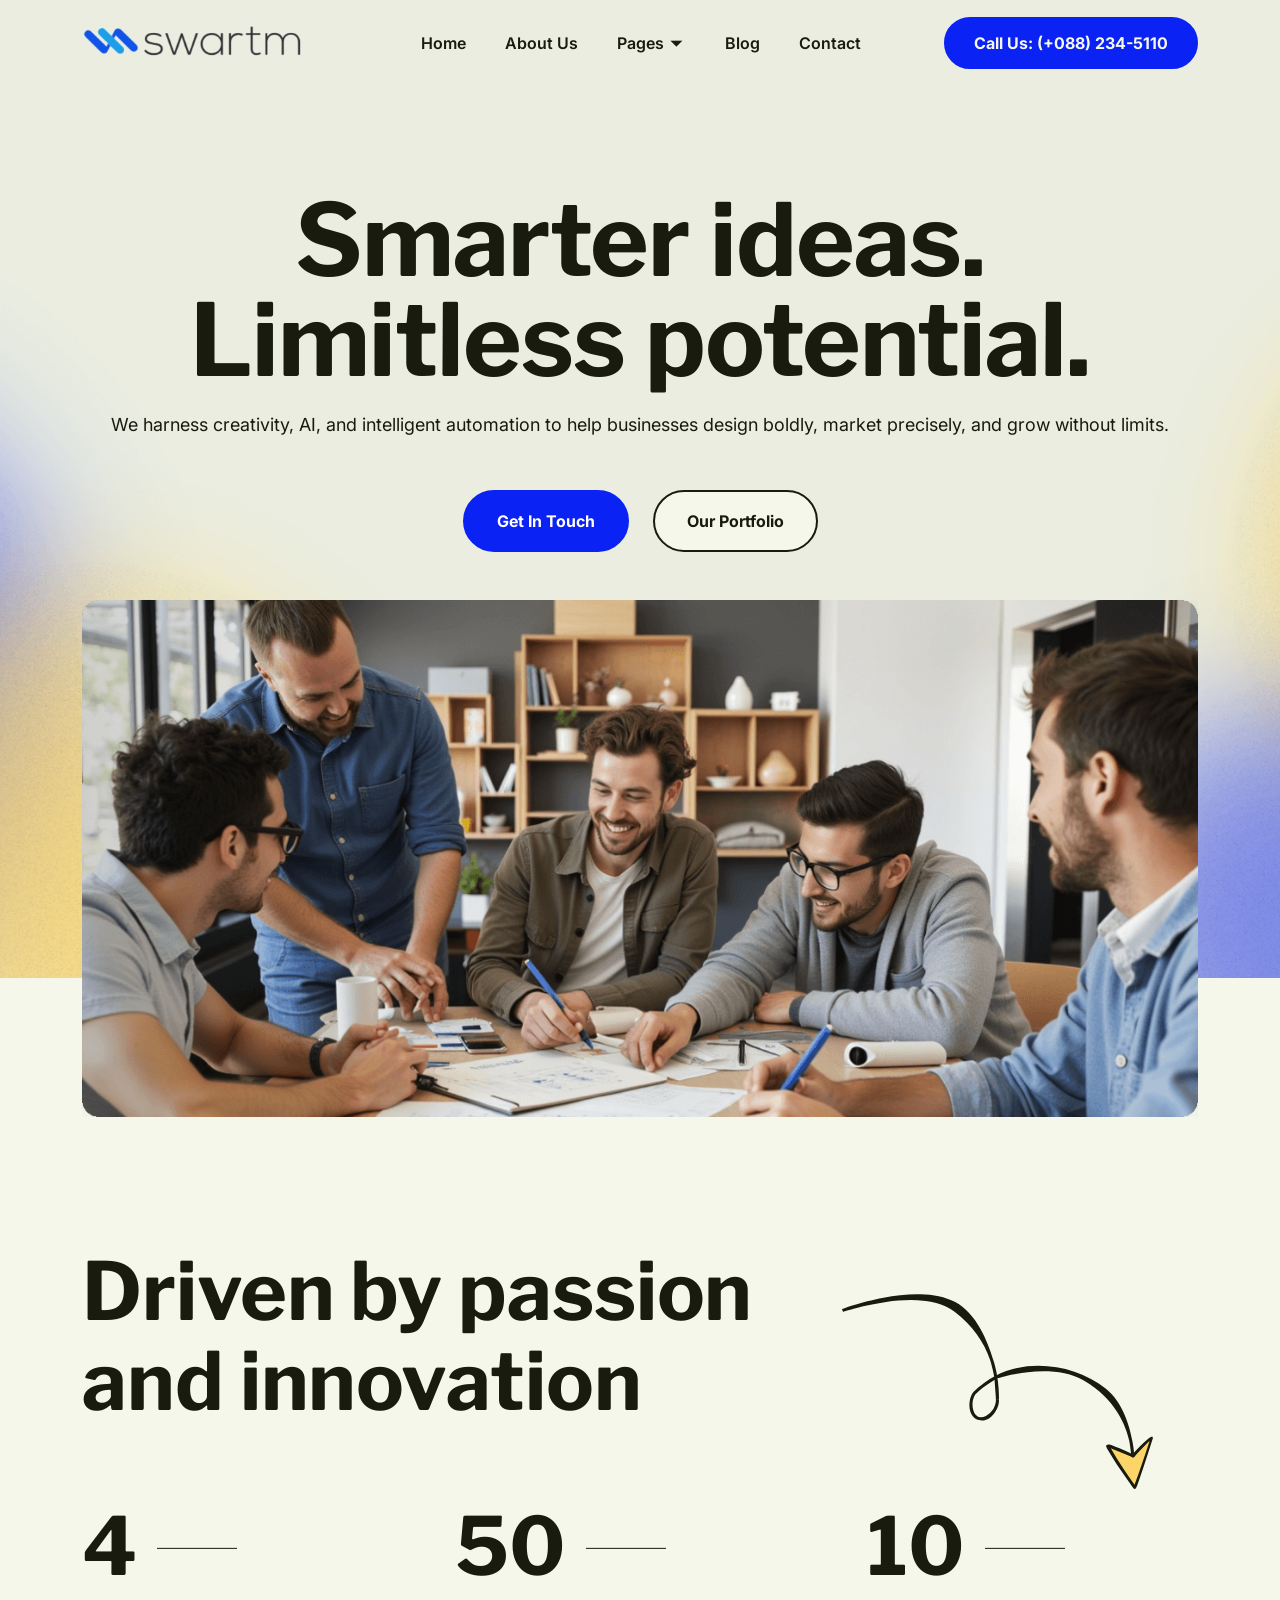
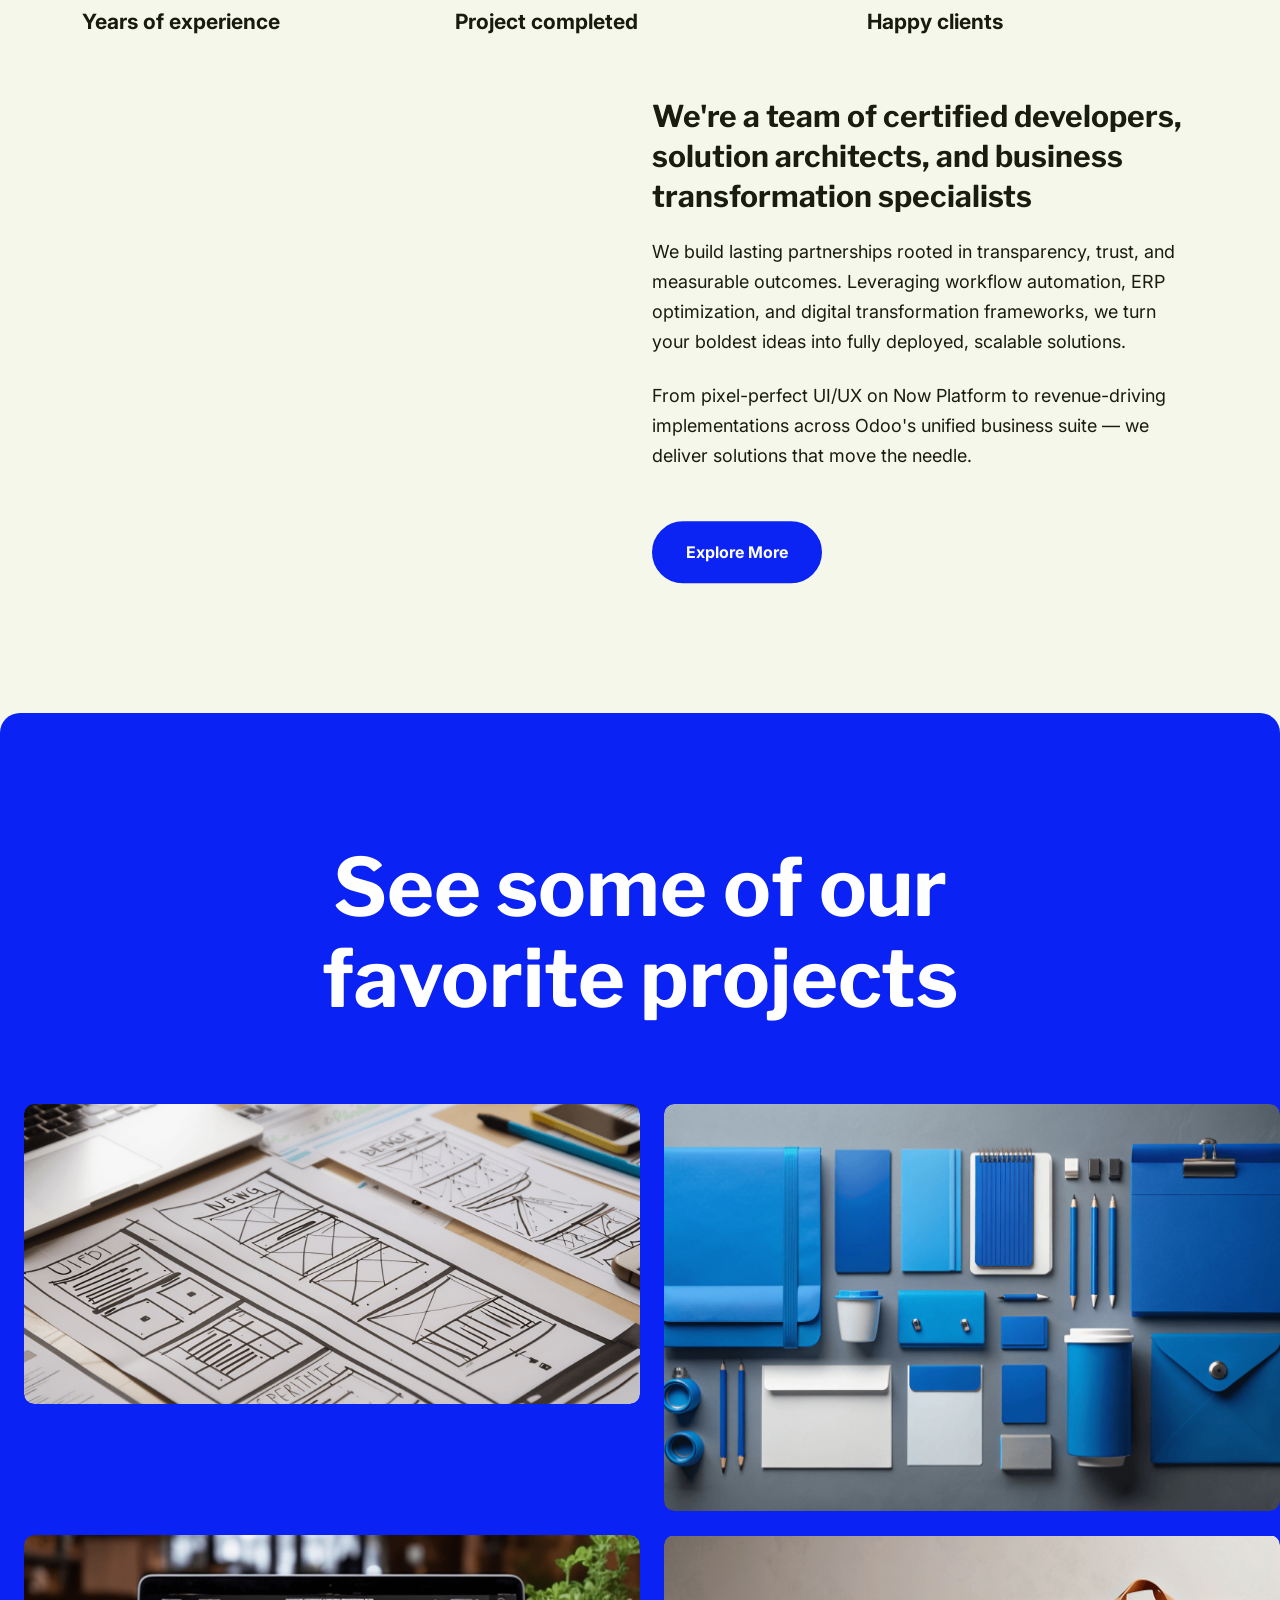
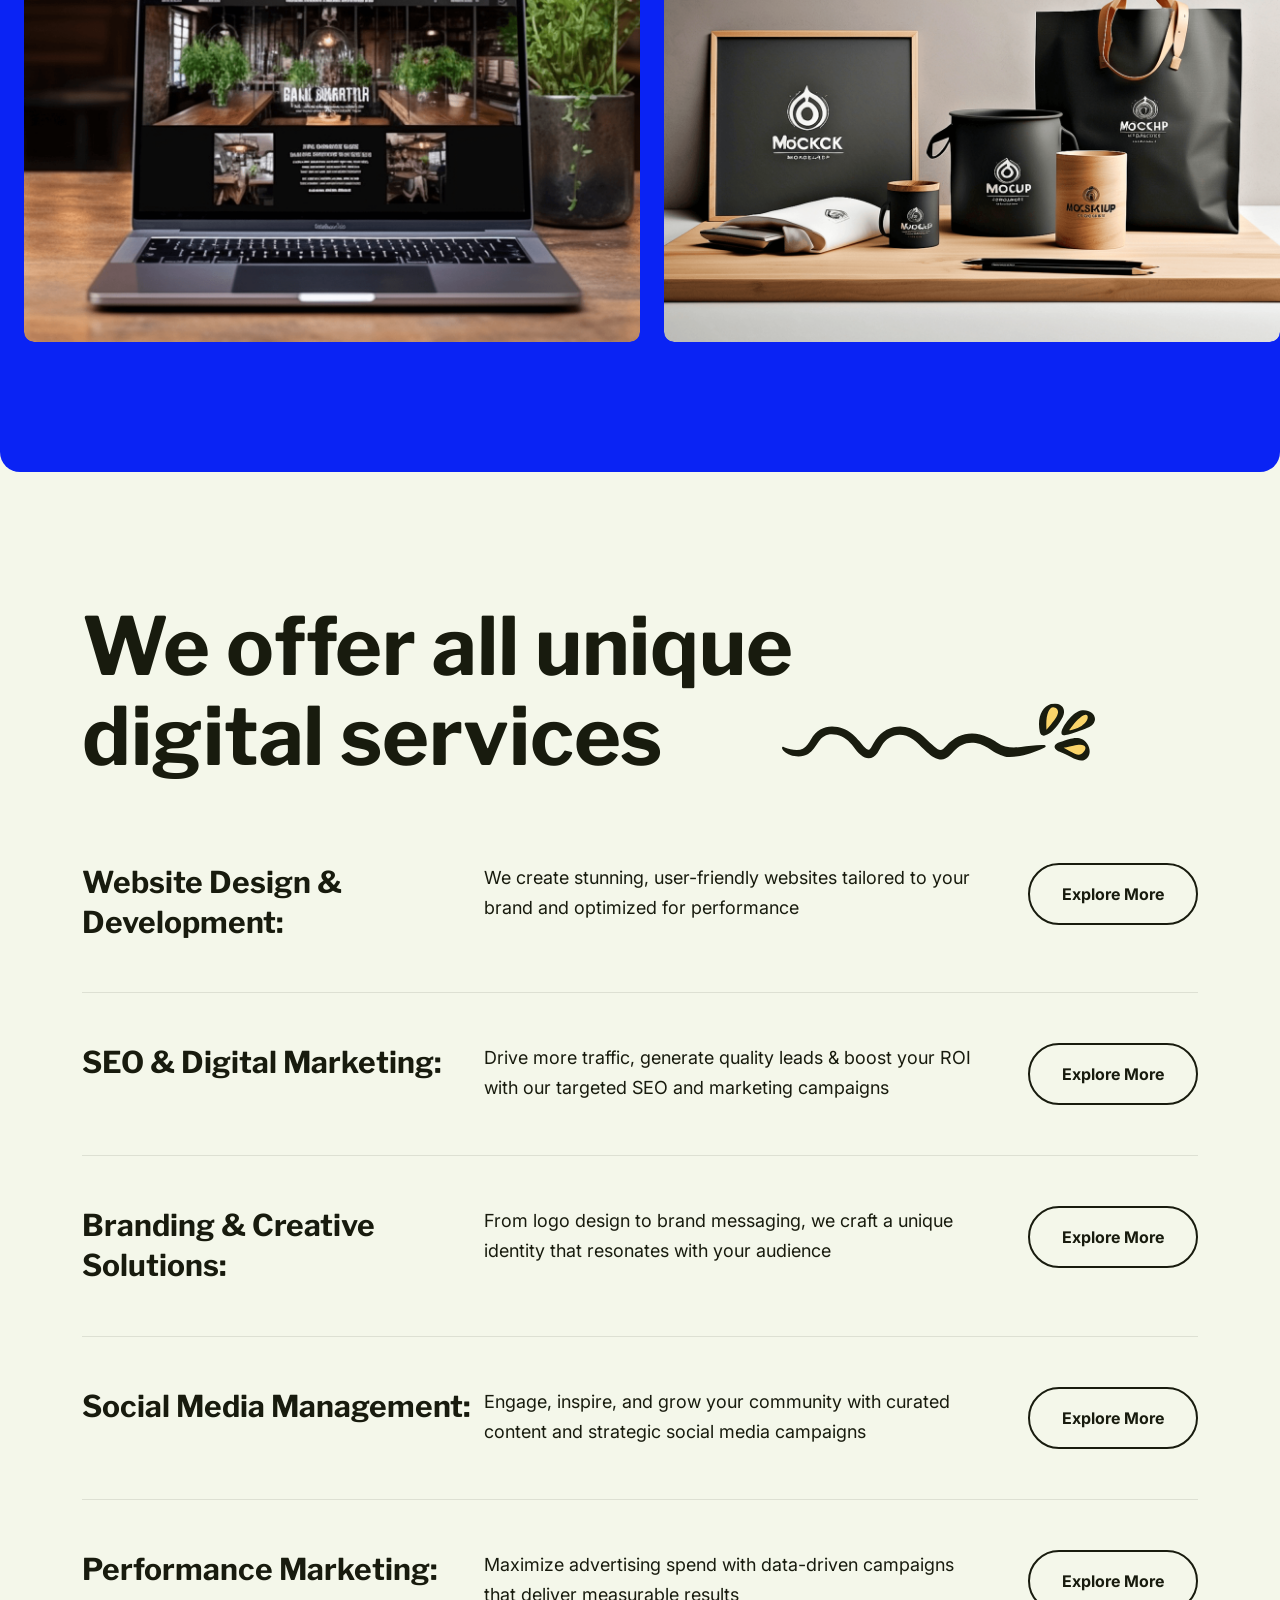
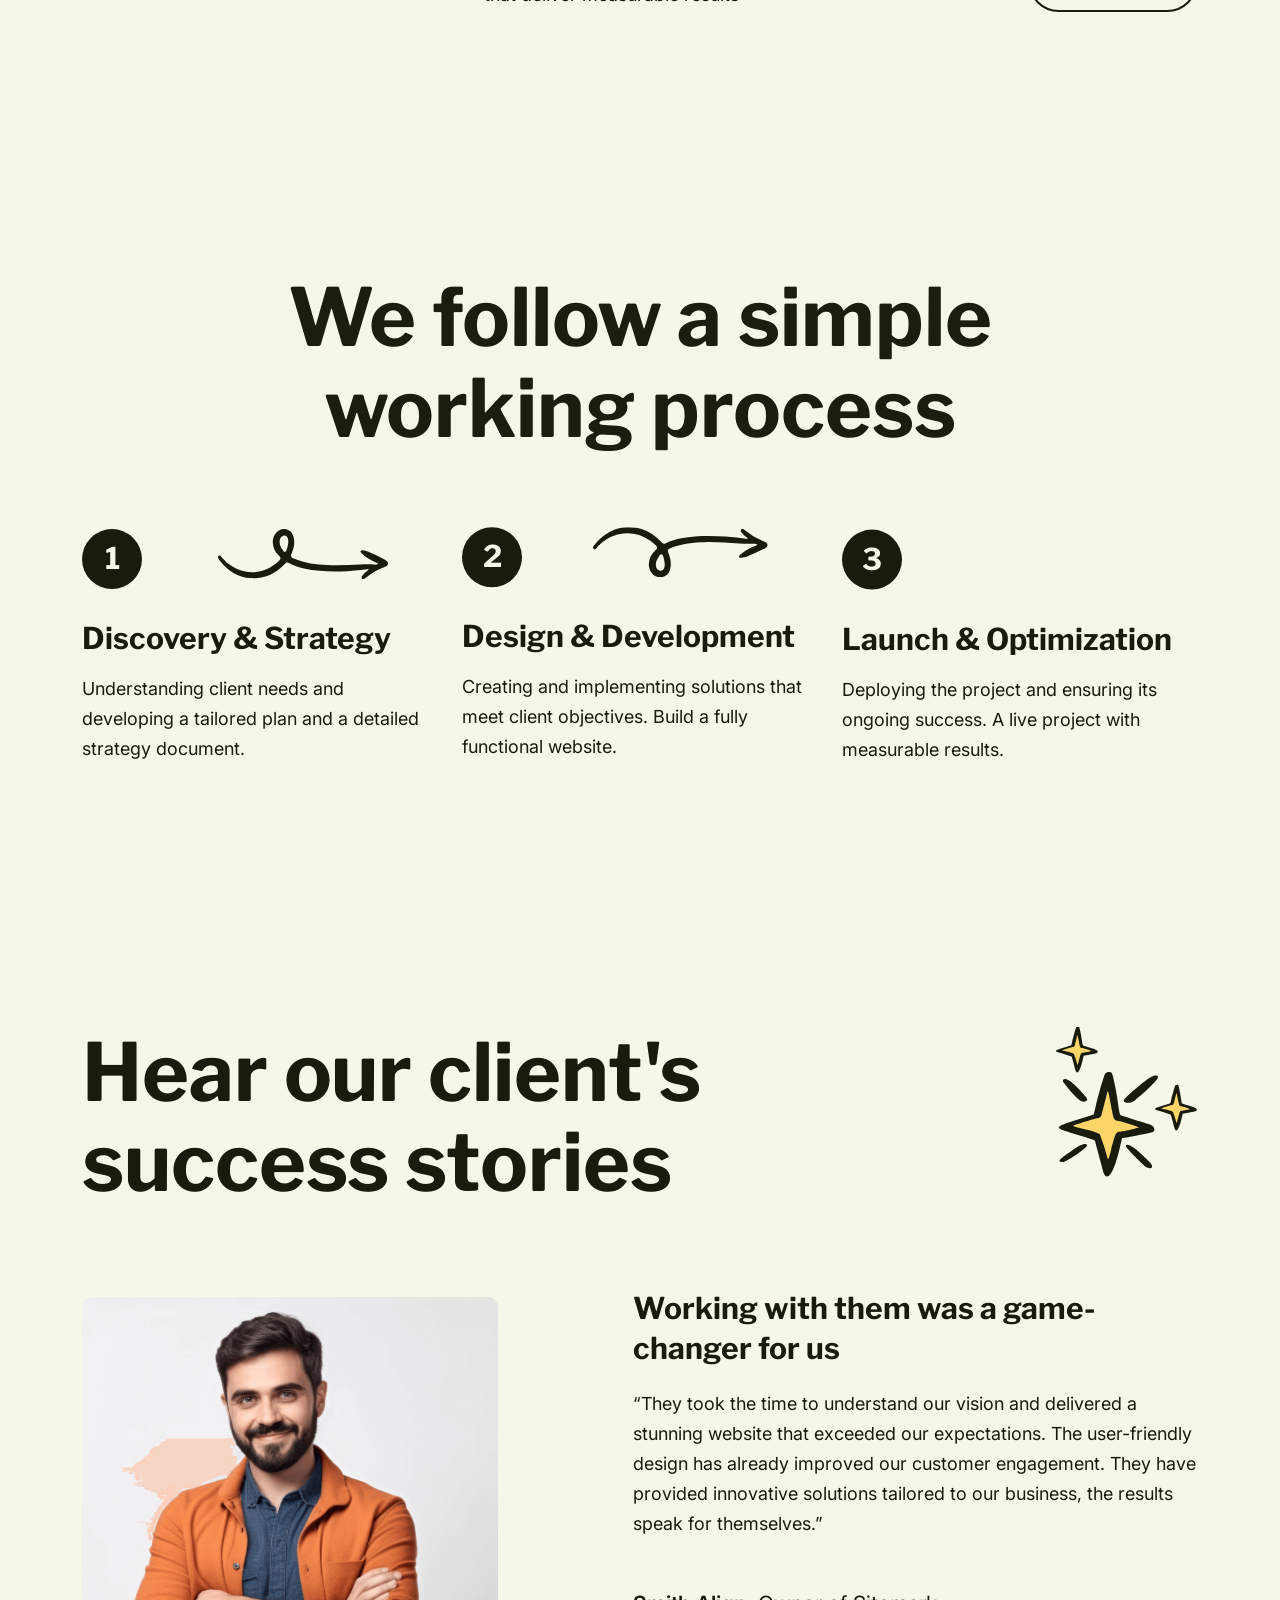
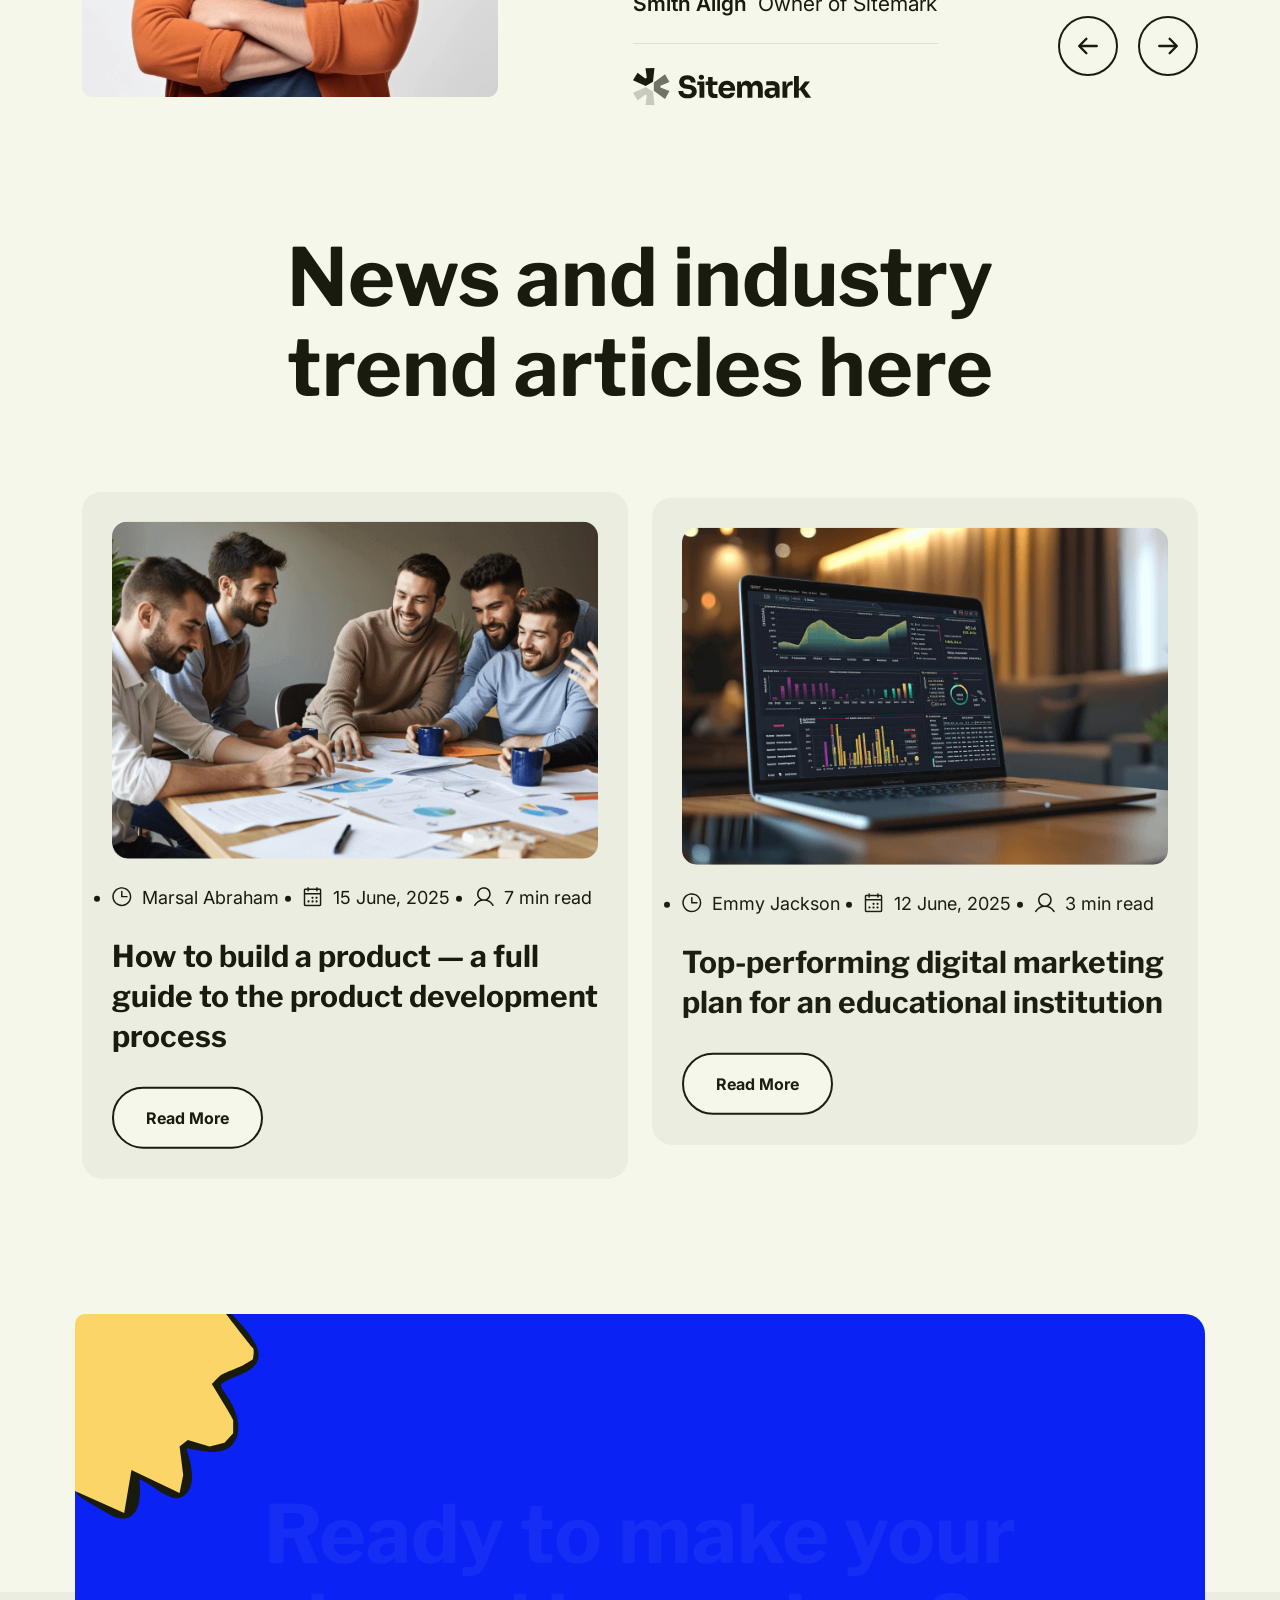
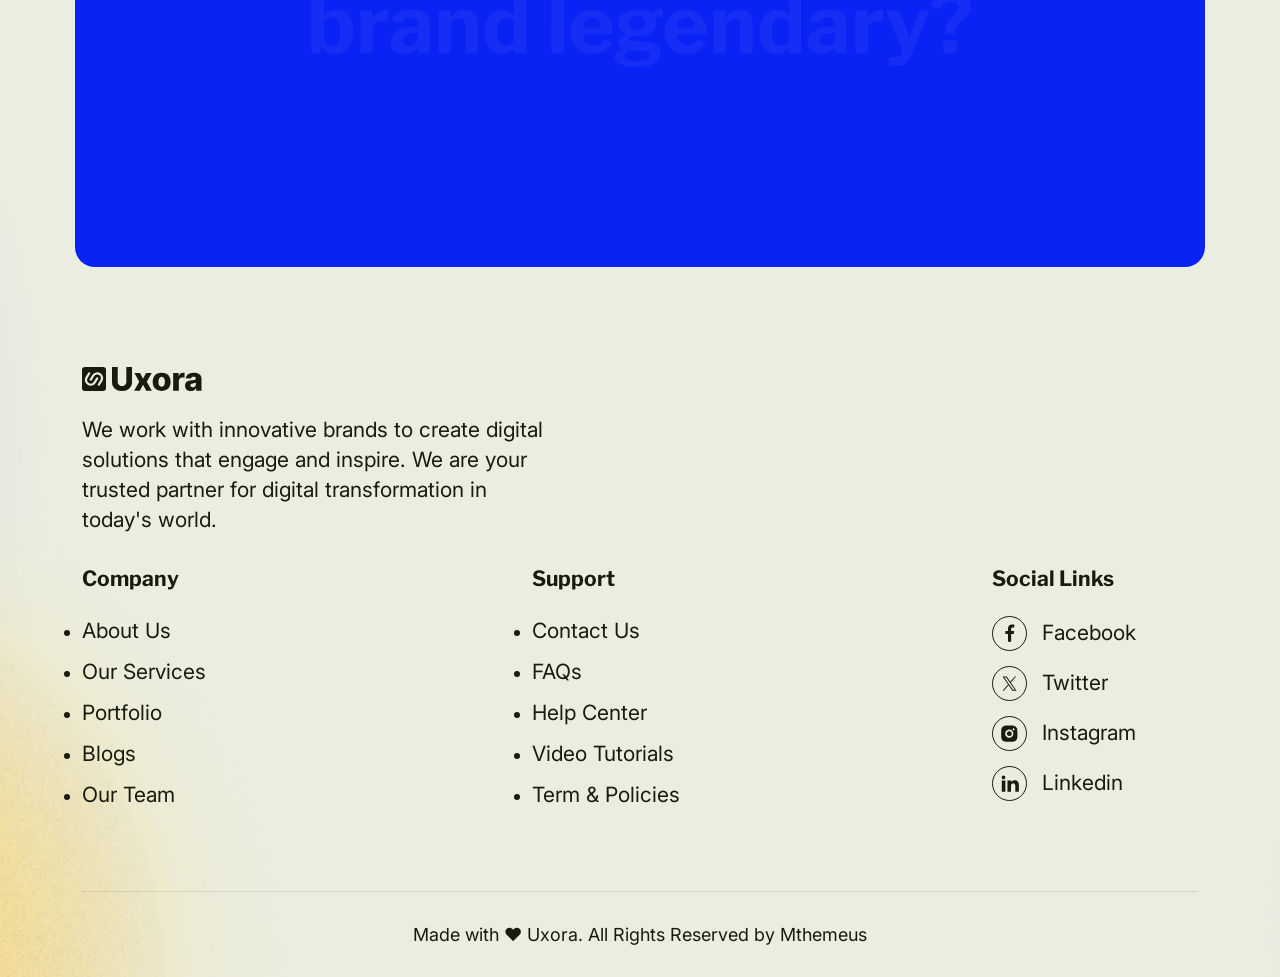
==== index.html @ de09c747 "first commit" ====
<!DOCTYPE html>
<html lang="en">

<head>
  <meta charset="UTF-8">
  <meta http-equiv="X-UA-Compatible" content="IE=edge">
  <meta name="viewport" content="width=device-width, initial-scale=1.0">
  <title>Uxora - IT Solution & Technology Temaptle</title>

  <link rel="shortcut icon" href="assets/images/favicon.ico" type="image/x-icon">
  <link rel="icon" href="assets/images/favicon.ico" type="image/x-icon">
  <!--- End favicon-->

  <link href="https://fonts.googleapis.com/css2?family=Libre+Franklin:ital,wght@0,100..900;1,100..900&display=swap" rel="stylesheet">
  <link href="https://fonts.googleapis.com/css2?family=Inter:ital,opsz,wght@0,14..32,100..900;1,14..32,100..900&display=swap" rel="stylesheet">

  <!-- End google font  -->

  <link rel="stylesheet" href="assets/css/bootstrap.min.css">
  <link rel="stylesheet" href="assets/css/slick.css">
  <link rel="stylesheet" href="assets/css/remixicon.css">

  <!-- Code Editor  -->

  <link rel="stylesheet" href="assets/css/main.css">
  <link rel="stylesheet" href="assets/css/app.min.css">
</head>

<body>

  <div class="preloader">
    <div class="preloader-inner">
      <span></span>
      <span></span>
      <span></span>
      <span></span>
    </div>
  </div>
  <!-- End preloader -->

  <div class="progress-bar-container">
    <div class="progress-bar"></div>
  </div>

  <!-- progress circle -->
  <div class="paginacontainer">
    <div class="progress-wrap">
      <svg class="progress-circle svg-content" width="100%" height="100%" viewBox="-1 -1 102 102">
        <path d="M50,1 a49,49 0 0,1 0,98 a49,49 0 0,1 0,-98" />
      </svg>
      <div class="top-arrow">
        <svg width="12" height="20" viewBox="0 0 9 16" fill="none" xmlns="http://www.w3.org/2000/svg">
          <path d="M0.999999 1L8 8L1 15" stroke="#142D6F" stroke-width="2" stroke-linecap="round" stroke-linejoin="round" />
        </svg>
      </div>
    </div>
  </div>
  <!-- End All Js -->



  <!-- Mobile Menu -->
  <div class="uxora-menu-wrapper">
    <div class="uxora-menu-area text-center">
      <div class="uxora-menu-mobile-top">
        <div class="mobile-logo">
          <a href="index.html">
            <img src="assets/images/logo/logo-dark.svg" alt="logo">
          </a>
        </div>
        <button class="uxora-menu-toggle mobile">
          <i class="ri-close-line"></i>
        </button>
      </div>
      <div class="uxora-mobile-menu">
        <ul>
          <li><a href="index.html">Home</a></li>
          <li><a href="about-us.html">About Us</a></li>
          <li class="menu-item-has-children">
            <a href="#">Pages</a>
            <ul class="sub-menu">
              <li><a href="service.html">Service</a></li>
              <li><a href="portfolio.html">Portfolio</a></li>
              <li><a href="team.html">Team</a></li>
              <li><a href="faq.html">Faq</a></li>
              <li><a href="pricing.html">Pricing</a></li>
            </ul>
          </li>
          <li><a href="blog.html">Blog</a></li>
          <li><a href="contact-us.html">Contact</a></li>
        </ul>
      </div>
      <div class="uxora-mobile-menu-btn">
        <a class="uxora-default-btn sm-size" href="contact-us.html">Get in Touch</a>
        <a class="uxora-default-btn sm-size" href="contact-us.html">Contact Us</a>
      </div>
    </div>
  </div>
  <!-- End mobile menu -->




  <header class="site-header uxora-header-section" id="sticky-menu">
    <div class="container">
      <div class="row gx-3 align-items-center justify-content-between">
        <div class="col-8 col-sm-auto ">
          <div class="header-logo">
            <a href="index.html">
              <img src="assets/images/logo/swartm.png" width='220'alt="logo">
            </a>
          </div>
        </div>
        <div class="col">
          <div class="uxora-main-menu-item">
            <nav class="main-menu menu-style1 d-none d-lg-block menu-left">
              <ul>
                <li><a href="index.html">Home</a></li>
                <li><a href="about-us.html">About Us</a></li>
                <li class="menu-item-has-children">
                  <a href="#">Pages</a>
                  <ul class="sub-menu">
                    <li><a href="service.html">Service</a></li>
                    <li><a href="portfolio.html">Portfolio</a></li>
                    <li><a href="team.html">Team</a></li>
                    <li><a href="faq.html">Faq</a></li>
                    <li><a href="pricing.html">Pricing</a></li>
                  </ul>
                </li>
                <li><a href="blog.html">Blog</a></li>
                <li><a href="contact-us.html">Contact</a></li>
              </ul>
            </nav>
          </div>
        </div>
        <div class="col-auto d-flex align-items-center">
          <a class="uxora-default-btn uxora-header-btn" href="tel:+088">Call Us: (+088) 234-5110</a>
          <div class="uxora-header-menu">
            <nav class="navbar site-navbar justify-content-between">
              <!-- Brand Logo-->
              <!-- mobile menu trigger -->
              <button class="uxora-menu-toggle d-inline-block d-lg-none">
                <span></span>
              </button>
              <!--/.Mobile Menu Hamburger Ends-->
            </nav>
          </div>
        </div>
      </div>
    </div>

  </header>



  <!-- End mobile menu -->



  <div class="uxora-hero-section section" style="background-image: url(assets/images/hero/hero-bg1.png);">
    <div class="container">
      <div class="text-center pb-5" data-anime="onview: -100; targets: >*; translateY: [48, 0]; opacity: [0, 1]; easing: spring(1, 80, 10, 0); duration: 450; delay: anime.stagger(100, {start: 200});">
        <h1 class="title">Smarter ideas. Limitless  potential.</h1>
        <p>We harness creativity, AI, and intelligent automation to help businesses design boldly, market precisely, and grow without limits.</p>
        <div class="mt-50 hero-btn-wrap">
          <a class="uxora-default-btn hero-btn" href="contact-us.html">Get In Touch</a>
          <a class="uxora-default-btn hero-btn outline-btn" href="portfolio.html">Our Portfolio</a>
        </div>
        <div class="uxora-hero-shape">
          <img src="assets/images/hero/shape2.svg" alt="shape2" width="254" height="282" style="transform: translate(0px, -141px); translate: none; rotate: none; scale: none; opacity: 1;">
        </div>
        <div class="uxora-hero-shape2">
          <img src="assets/images/hero/shape1.svg" alt="">
        </div>
      </div>
    </div>
  </div>
  <div class="container">
    <div class="uxora-hero-thumb">
      <img src="assets/images/hero/hero-thumb1.png" alt="">
    </div>
  </div>
  <!-- end hero -->

  <section class="uxora-section-padding position-relative">
    <div class="container" data-anime="targets: >*; translateY: [48, 0]; opacity: [0, 1]; easing: spring(1, 80, 10, 0); duration: 450; delay: anime.stagger(100, {start: 200});">
      <div class="uxora-section-title max-680">
        <h2>Driven by passion and innovation</h2>
        <div class="uxora-about-shape1">
          <img src="assets/images/about/shape1.svg" alt="">
        </div>
      </div>
      <div class="row" data-anime="onview: -100; targets: >*; translateY: [48, 0]; opacity: [0, 1]; easing: spring(1, 80, 10, 0); duration: 450; delay: anime.stagger(100, {start: 400});">
        <div class="col-xxl-4 col-xl-12 d-flex align-items-center">
          <div class="uxora-counter-wrap">
            <div class="uxora-counter-item">
              <h2 class="uxora-counter-data" aria-label="14">4</h2>
              <div class="uxora-counter-line">
                <img src="assets/images/about/line.png" alt="">
              </div>
              <p>Years of experience</p>
            </div>
            <div class="uxora-counter-item">
              <h2 class="uxora-counter-data" aria-label="6k">50</h2>
              <div class="uxora-counter-line">
                <img src="assets/images/about/line.png" alt="">
              </div>
              <p>Project completed</p>
            </div>
            <div class="uxora-counter-item">
              <h2 class="uxora-counter-data" aria-label="80k">10</h2>
              <div class="uxora-counter-line">
                <img src="assets/images/about/line.png" alt="">
              </div>
              <p>Happy clients</p>
            </div>
          </div>
        </div>
        <div class="col-xxl-4 col-lg-6">
          <div class="uxora-counter-thumb">
            <img src="assets/images/about/thumb-1.png" alt="">
          </div>
        </div>
        <div class="col-xxl-4 col-lg-6 d-flex align-items-center">
          <div class="uxora-default-content counter-content">
            <h3>We're a team of certified developers, solution architects, and business transformation specialists </h3>
            <p>We build lasting partnerships rooted in transparency, trust, and measurable outcomes. Leveraging workflow automation, ERP optimization, and digital transformation frameworks, we turn your boldest ideas into fully deployed, scalable solutions.</p>
            <p>From pixel-perfect UI/UX on Now Platform to revenue-driving implementations across Odoo's unified business suite — we deliver solutions that move the needle.</p>
            <div class="mt-50">
              <a href="contact-us.html" class="uxora-default-btn">Explore More</a>
            </div>
          </div>
        </div>
      </div>
    </div>
  </section>
  <!-- end about -->

  <div class="uxora-section-padding2 section">
    <div class="container">
      <div class="uxora-section-title center" data-anime="onview: -100; targets: >*; translateY: [48, 0]; opacity: [0, 1]; easing: spring(1, 80, 10, 0); duration: 450; delay: anime.stagger(100, {start: 400});">
        <h2>See some of our favorite projects</h2>
      </div>
    </div>
    <div class="uxora-p-slider-init">
      <div class="uxora-p-wrap">
        <div class="uxora-p-thumb">
          <img src="assets/images/portfolio/portfolio-thumbnail-7.png"  alt="" style="height: 300px;">
          <div class="uxora-p-btn">
            <a href="single-portfolio.html" class="uxora-default-btn portfolio-btn">View Project</a>
          </div>
          <div class="uxora-p-content">
            <h3>BrandSphere</h3>
            <p class="max-400">A comprehensive branding solution for startups, including logo design, visual identity.</p>
          </div>
        </div>
      </div>
      <div class="uxora-p-wrap">
        <div class="uxora-p-thumb">
          <img src="assets/images/portfolio/portfolio-thumbnail-6.png" alt=""  style="height: 300px;">
          <div class="uxora-p-btn">
            <a href="single-portfolio.html" class="uxora-default-btn portfolio-btn">View Project</a>
          </div>
          <div class="uxora-p-content">
            <h3>BrandSphere</h3>
            <p>A comprehensive branding solution for startups, including logo design, visual identity.</p>
          </div>
        </div>
      </div>
      <div class="uxora-p-wrap">
        <div class="uxora-p-thumb">
          <img src="assets/images/portfolio/portfolio-thumbnail-1.png" alt="">
          <div class="uxora-p-btn">
            <a href="single-portfolio.html" class="uxora-default-btn portfolio-btn">View Project</a>
          </div>
          <div class="uxora-p-content">
            <h3>BrandSphere</h3>
            <p>A comprehensive branding solution for startups, including logo design, visual identity.</p>
          </div>
        </div>
      </div>
      <div class="uxora-p-wrap">
        <div class="uxora-p-thumb">
          <img src="assets/images/portfolio/portfolio-thumbnail-10.png" alt="">
          <div class="uxora-p-btn">
            <a href="single-portfolio.html" class="uxora-default-btn portfolio-btn">View Project</a>
          </div>
          <div class="uxora-p-content">
            <h3>BrandSphere</h3>
            <p class="max-400">A comprehensive branding solution for startups, including logo design, visual identity.</p>
          </div>
        </div>
      </div>
      <div class="uxora-p-wrap">
        <div class="uxora-p-thumb">
          <img class="img2" src="assets/images/portfolio/portfolio-thumbnail-2.png" alt="">
          <div class="uxora-p-btn">
            <a href="single-portfolio.html" class="uxora-default-btn portfolio-btn">View Project</a>
          </div>
          <div class="uxora-p-content">
            <h3>BrandSphere</h3>
            <p>A comprehensive branding solution for startups, including logo design, visual identity.</p>
          </div>
        </div>
      </div>
      <div class="uxora-p-wrap">
        <div class="uxora-p-thumb">
          <img src="assets/images/portfolio/portfolio-thumbnail-3.png" alt="">
          <div class="uxora-p-btn">
            <a href="single-portfolio.html" class="uxora-default-btn portfolio-btn">View Project</a>
          </div>
          <div class="uxora-p-content">
            <h3>BrandSphere</h3>
            <p>A comprehensive branding solution for startups, including logo design, visual identity.</p>
          </div>
        </div>
      </div>
      <div class="uxora-p-wrap">
        <div class="uxora-p-thumb">
          <img src="assets/images/portfolio/portfolio-thumbnail-4.png" alt="">
          <div class="uxora-p-btn">
            <a href="single-portfolio.html" class="uxora-default-btn portfolio-btn">View Project</a>
          </div>
          <div class="uxora-p-content">
            <h3>BrandSphere</h3>
            <p class="max-400">A comprehensive branding solution for startups, including logo design, visual identity.</p>
          </div>
        </div>
      </div>
      <div class="uxora-p-wrap">
        <div class="uxora-p-thumb">
          <img class="img2" src="assets/images/portfolio/portfolio-thumbnail-5.png" alt="">
          <div class="uxora-p-btn">
            <a href="single-portfolio.html" class="uxora-default-btn portfolio-btn">View Project</a>
          </div>
          <div class="uxora-p-content">
            <h3>BrandSphere</h3>
            <p>A comprehensive branding solution for startups, including logo design, visual identity.</p>
          </div>
        </div>
      </div>
      <div class="uxora-p-wrap">
        <div class="uxora-p-thumb">
          <img src="assets/images/portfolio/portfolio-thumbnail-9.png" alt="">
          <div class="uxora-p-btn">
            <a href="single-portfolio.html" class="uxora-default-btn portfolio-btn">View Project</a>
          </div>
          <div class="uxora-p-content">
            <h3>BrandSphere</h3>
            <p>A comprehensive branding solution for startups, including logo design, visual identity.</p>
          </div>
        </div>
      </div>
    </div>
    <div class="uxora-p-slider-init2">
      <div class="uxora-p-wrap">
        <div class="uxora-p-thumb">
          <img src="assets/images/portfolio/portfolio-thumbnail-6.png" alt="" style="height: 320px;">
          <div class="uxora-p-btn">
            <a href="single-portfolio.html" class="uxora-default-btn portfolio-btn">View Project</a>
          </div>
          <div class="uxora-p-content">
            <h3>BrandSphere</h3>
            <p>A comprehensive branding solution for startups, including logo design, visual identity.</p>
          </div>
        </div>
      </div>
      <div class="uxora-p-wrap">
        <div class="uxora-p-thumb">
          <img src="assets/images/portfolio/portfolio-thumbnail-7.png" alt="" style="height: 320px;">
          <div class="uxora-p-btn">
            <a href="single-portfolio.html" class="uxora-default-btn portfolio-btn">View Project</a>
          </div>
          <div class="uxora-p-content">
            <h3>BrandSphere</h3>
            <p>A comprehensive branding solution for startups, including logo design, visual identity.</p>
          </div>
        </div>
      </div>
      <div class="uxora-p-wrap">
        <div class="uxora-p-thumb">
          <img src="assets/images/portfolio/portfolio-thumbnail-1.png" alt="" style="height: 320px;">
          <div class="uxora-p-btn">
            <a href="single-portfolio.html" class="uxora-default-btn portfolio-btn">View Project</a>
          </div>
          <div class="uxora-p-content">
            <h3>BrandSphere</h3>
            <p>A comprehensive branding solution for startups, including logo design, visual identity.</p>
          </div>
        </div>
      </div>
      <div class="uxora-p-wrap">
        <div class="uxora-p-thumb">
          <img src="assets/images/portfolio/portfolio-thumbnail-2.png" alt="">
          <div class="uxora-p-btn">
            <a href="single-portfolio.html" class="uxora-default-btn portfolio-btn">View Project</a>
          </div>
          <div class="uxora-p-content">
            <h3>BrandSphere</h3>
            <p>A comprehensive branding solution for startups, including logo design, visual identity.</p>
          </div>
        </div>
      </div>
      <div class="uxora-p-wrap">
        <div class="uxora-p-thumb">
          <img src="assets/images/portfolio/portfolio-thumbnail-3.png" alt="">
          <div class="uxora-p-btn">
            <a href="single-portfolio.html" class="uxora-default-btn portfolio-btn">View Project</a>
          </div>
          <div class="uxora-p-content">
            <h3>BrandSphere</h3>
            <p>A comprehensive branding solution for startups, including logo design, visual identity.</p>
          </div>
        </div>
      </div>
      <div class="uxora-p-wrap">
        <div class="uxora-p-thumb">
          <img src="assets/images/portfolio/portfolio-thumbnail-4.png" alt="">
          <div class="uxora-p-btn">
            <a href="single-portfolio.html" class="uxora-default-btn portfolio-btn">View Project</a>
          </div>
          <div class="uxora-p-content">
            <h3>BrandSphere</h3>
            <p>A comprehensive branding solution for startups, including logo design, visual identity.</p>
          </div>
        </div>
      </div>
      <div class="uxora-p-wrap">
        <div class="uxora-p-thumb">
          <img src="assets/images/portfolio/portfolio-thumbnail-5.png" alt="">
          <div class="uxora-p-btn">
            <a href="single-portfolio.html" class="uxora-default-btn portfolio-btn">View Project</a>
          </div>
          <div class="uxora-p-content">
            <h3>BrandSphere</h3>
            <p>A comprehensive branding solution for startups, including logo design, visual identity.</p>
          </div>
        </div>
      </div>
      <div class="uxora-p-wrap">
        <div class="uxora-p-thumb">
          <img src="assets/images/portfolio/portfolio-thumbnail-9.png" alt="">
          <div class="uxora-p-btn">
            <a href="single-portfolio.html" class="uxora-default-btn portfolio-btn">View Project</a>
          </div>
          <div class="uxora-p-content">
            <h3>BrandSphere</h3>
            <p>A comprehensive branding solution for startups, including logo design, visual identity.</p>
          </div>
        </div>
      </div>
      <div class="uxora-p-wrap">
        <div class="uxora-p-thumb">
          <img src="assets/images/portfolio/portfolio-thumbnail-10.png" alt="">
          <div class="uxora-p-btn">
            <a href="single-portfolio.html" class="uxora-default-btn portfolio-btn">View Project</a>
          </div>
          <div class="uxora-p-content">
            <h3>BrandSphere</h3>
            <p>A comprehensive branding solution for startups, including logo design, visual identity.</p>
          </div>
        </div>
      </div>
    </div>
  </div>
  <!-- end portfolio -->

  <section class="uxora-section-padding">
    <div class="container">
      <div class="uxora-section-title max-750 position-relative" data-anime="onview: -100; targets: >*; translateY: [48, 0]; opacity: [0, 1]; easing: spring(1, 80, 10, 0); duration: 450; delay: anime.stagger(100, {start: 200});">
        <h2>We offer all unique digital services</h2>
        <div class="uxora-service-shape">
          <img src="assets/images/shape/shape1.svg" alt="">
        </div>
      </div>
      <div class="uxora-service-table-wrap">
        <div class="uxora-service-table-item">
          <div class="uxora-service-table-title">
            <h3>Website Design & Development:</h3>
          </div>
          <div class="uxora-service-table-body">
            <p>We create stunning, user-friendly websites tailored to your brand and optimized for performance</p>
          </div>
          <div class="uxora-service-table-btn">
            <a class="uxora-default-btn outline-btn" href="single-service.html">Explore More</a>
          </div>
        </div>
        <div class="uxora-service-table-item">
          <div class="uxora-service-table-title">
            <h3>SEO & Digital Marketing:</h3>
          </div>
          <div class="uxora-service-table-body">
            <p>Drive more traffic, generate quality leads & boost your ROI with our targeted SEO and marketing campaigns</p>
          </div>
          <div class="uxora-service-table-btn">
            <a class="uxora-default-btn outline-btn" href="single-service.html">Explore More</a>
          </div>
        </div>
        <div class="uxora-service-table-item">
          <div class="uxora-service-table-title">
            <h3>Branding & Creative Solutions:</h3>
          </div>
          <div class="uxora-service-table-body">
            <p>From logo design to brand messaging, we craft a unique identity that resonates with your audience</p>
          </div>
          <div class="uxora-service-table-btn">
            <a class="uxora-default-btn outline-btn" href="single-service.html">Explore More</a>
          </div>
        </div>
        <div class="uxora-service-table-item">
          <div class="uxora-service-table-title">
            <h3>Social Media Management:</h3>
          </div>
          <div class="uxora-service-table-body">
            <p>Engage, inspire, and grow your community with curated content and strategic social media campaigns</p>
          </div>
          <div class="uxora-service-table-btn">
            <a class="uxora-default-btn outline-btn" href="single-service.html">Explore More</a>
          </div>
        </div>
        <div class="uxora-service-table-item">
          <div class="uxora-service-table-title">
            <h3>Performance Marketing:</h3>
          </div>
          <div class="uxora-service-table-body">
            <p>Maximize advertising spend with data-driven campaigns that deliver measurable results</p>
          </div>
          <div class="uxora-service-table-btn">
            <a class="uxora-default-btn outline-btn" href="single-service.html">Explore More</a>
          </div>
        </div>
      </div>
    </div>
  </section>
  <!-- end service -->



 

  <div class="uxora-section-padding section" style="background-image: url(assets/img/v1/images/portfolio/portfolio-thumbnail-10.png);">
    <div class="container">
      <div class="uxora-section-title center max-width-750" data-anime="onview: -100; targets: >*; translateY: [48, 0]; opacity: [0, 1]; easing: spring(1, 80, 10, 0); duration: 450; delay: anime.stagger(100, {start: 200});">
        <h2>We follow a simple working process</h2>
      </div>
      <div class="row" data-anime="onview: -100; targets: >*; translateY: [48, 0]; opacity: [0, 1]; easing: spring(1, 80, 10, 0); duration: 450; delay: anime.stagger(100, {start: 400});">
        <div class="col-xl-4 col-lg-6 col-md-6">
          <div class="uxora-process-wrap">
            <div class="uxora-process-number">
              <h3>1</h3>
            </div>
            <div class="uxora-process-shape">
              <img src="assets/images/shape/shape3.svg" alt="">
            </div>
            <div class="uxora-process-content">
              <h3>Discovery & Strategy</h3>
              <p>Understanding client needs and developing a tailored plan and a detailed strategy document.</p>
            </div>
          </div>
        </div>
        <div class="col-xl-4 col-lg-6 col-md-6">
          <div class="uxora-process-wrap pt-32">
            <div class="uxora-process-number">
              <h3>2</h3>
            </div>
            <div class="uxora-process-shape">
              <img src="assets/images/shape/shape2.svg" alt="">
            </div>
            <div class="uxora-process-content">
              <h3>Design & Development</h3>
              <p>Creating and implementing solutions that meet client objectives. Build a fully functional website.</p>
            </div>
          </div>
        </div>
        <div class="col-xl-4 col-lg-6 col-md-6">
          <div class="uxora-process-wrap pt-31">
            <div class="uxora-process-number">
              <h3>3</h3>
            </div>
            <div class="uxora-process-content">
              <h3>Launch & Optimization</h3>
              <p>Deploying the project and ensuring its ongoing success. A live project with measurable results.</p>
            </div>
          </div>
        </div>
      </div>
    </div>
  </div>
  <!-- end process -->

  <div class="uxora-section-padding">
    <div class="container">
      <div class="uxora-section-title title2 max-680 position-relative" data-anime="onview: -100; targets: >*; translateY: [48, 0]; opacity: [0, 1]; easing: spring(1, 80, 10, 0); duration: 450; delay: anime.stagger(100, {start: 200});">
        <h2>Hear our client's success stories</h2>
        <div class="uxora-t-shape">
          <img src="assets/images/testimonial/shape1.svg" alt="">
        </div>
      </div>
      <div class="uxora-t-slider-init">
        <div class="uxora-t-wrap">
          <div class="uxora-t-thumb">
            <img src="assets/images/testimonial/testimonial-thumbnail-1.png" alt="">
          </div>
          <div class="uxora-default-content">
            <h3>Working with them was a game-changer for us</h3>
            <p>“They took the time to understand our vision and delivered a stunning website that exceeded our expectations. The user-friendly design has already improved our customer engagement. They have provided innovative solutions tailored to our business, the results speak for themselves.”</p>
            <div class="mt-50">
              <div class="uxora-t-author-title">
                <p><span>Smith Align</span> Owner of Sitemark</p>
              </div>
              <div class="uxora-t-brand">
                <img src="assets/images/testimonial/brand1.svg" alt="">
              </div>
            </div>
          </div>
        </div>
        <div class="uxora-t-wrap">
          <div class="uxora-t-thumb">
            <img src="assets/images/testimonial/t-thumb2.png" alt="">
          </div>
          <div class="uxora-default-content">
            <h3>Highly recommend their expertise!</h3>
            <p>“The team changed our digital marketing strategy. Thanks to their SEO and PPC campaigns, we saw a 60% increase in website traffic and a significant increase in conversions. They were always available to answer our questions and made the whole process smooth and stress free.”</p>
            <div class="mt-50">
              <div class="uxora-t-author-title">
                <p><span>James Tim</span> Marketing Director</p>
              </div>
              <div class="uxora-t-brand">
                <img src="assets/images/testimonial/brand1.svg" alt="">
              </div>
            </div>
          </div>
        </div>
        <div class="uxora-t-wrap">
          <div class="uxora-t-thumb">
            <img src="assets/images/testimonial/t-thumb3.png" alt="">
          </div>
          <div class="uxora-default-content">
            <h3>I must say they are the perfect digital partner</h3>
            <p>“We partnered with them to reinvent our brand, and the results were incredible. Their creativity and attention to detail gave us a fresh, modern identity that really resonated with our audience. They designed a sleek, functional site that is easy for our customers to navigate. Sales have never been better!”</p>
            <div class="mt-50">
              <div class="uxora-t-author-title">
                <p><span>Carlos Vell,</span> CEO of Luminous</p>
              </div>
              <div class="uxora-t-brand">
                <img src="assets/images/testimonial/brand1.svg" alt="">
              </div>
            </div>
          </div>
        </div>
      </div>
    </div>
  </div>
  <!-- end testimonial -->

  <section class="uxora-section-padding3">
    <div class="container">
      <div class="uxora-section-title center max-width-750" data-anime="onview: -100; targets: >*; translateY: [48, 0]; opacity: [0, 1]; easing: spring(1, 80, 10, 0); duration: 450; delay: anime.stagger(100, {start: 200});">
        <h2>News and industry trend articles here</h2>
      </div>
      <div class="row" data-anime="onview: -100; targets: >*; translateY: [48, 0]; opacity: [0, 1]; easing: spring(1, 80, 10, 0); duration: 450; delay: anime.stagger(100, {start: 400});">
        <div class="col-lg-6">
          <div class="uxora-blog-wrap">
            <div class="uxora-blog-thumb">
              <img src="assets/images/blog/blog-thumbnail-1.png" alt="">
            </div>
            <div class="uxora-blog-meta">
              <ul>
                <li>
                  <a href="single-blog.html">
                    <svg width="20" height="20" viewBox="0 0 20 20" fill="none" xmlns="http://www.w3.org/2000/svg">
                      <path d="M9.79682 0.5C7.91789 0.5 6.08117 1.05717 4.5189 2.10104C2.95663 3.14491 1.73899 4.62861 1.01996 6.36451C0.30093 8.1004 0.112799 10.0105 0.479358 11.8534C0.845918 13.6962 1.7507 15.3889 3.0793 16.7175C4.4079 18.0461 6.10064 18.9509 7.94346 19.3175C9.78628 19.684 11.6964 19.4959 13.4323 18.7769C15.1682 18.0578 16.6519 16.8402 17.6958 15.2779C18.7396 13.7156 19.2968 11.8789 19.2968 10C19.2942 7.48126 18.2924 5.06644 16.5114 3.28542C14.7304 1.5044 12.3156 0.50266 9.79682 0.5ZM9.79682 18.0385C8.20696 18.0385 6.6528 17.567 5.33089 16.6837C4.00897 15.8005 2.97866 14.545 2.37025 13.0762C1.76184 11.6073 1.60265 9.99108 1.91281 8.43177C2.22298 6.87246 2.98857 5.44015 4.11277 4.31595C5.23697 3.19175 6.66928 2.42616 8.22859 2.11599C9.7879 1.80583 11.4042 1.96502 12.873 2.57343C14.3418 3.18184 15.5973 4.21215 16.4806 5.53407C17.3638 6.85599 17.8353 8.41014 17.8353 10C17.8329 12.1312 16.9852 14.1744 15.4782 15.6814C13.9712 17.1884 11.928 18.036 9.79682 18.0385ZM15.643 10C15.643 10.1938 15.566 10.3797 15.4289 10.5167C15.2919 10.6538 15.106 10.7308 14.9122 10.7308H9.79682C9.603 10.7308 9.41713 10.6538 9.28008 10.5167C9.14304 10.3797 9.06605 10.1938 9.06605 10V4.88461C9.06605 4.6908 9.14304 4.50493 9.28008 4.36788C9.41713 4.23084 9.603 4.15385 9.79682 4.15385C9.99063 4.15385 10.1765 4.23084 10.3135 4.36788C10.4506 4.50493 10.5276 4.6908 10.5276 4.88461V9.26923H14.9122C15.106 9.26923 15.2919 9.34622 15.4289 9.48327C15.566 9.62031 15.643 9.80619 15.643 10Z" fill="#181B0E" />
                    </svg>Marsal Abraham
                  </a>
                </li>
                <li>
                  <a href="single-blog.html">
                    <svg width="19" height="20" viewBox="0 0 19 20" fill="none" xmlns="http://www.w3.org/2000/svg">
                      <path d="M16.8353 1.96154H14.643V1.23077C14.643 1.03696 14.566 0.851083 14.4289 0.714037C14.2919 0.576992 14.106 0.5 13.9122 0.5C13.7184 0.5 13.5325 0.576992 13.3955 0.714037C13.2584 0.851083 13.1814 1.03696 13.1814 1.23077V1.96154H5.87375V1.23077C5.87375 1.03696 5.79675 0.851083 5.65971 0.714037C5.52266 0.576992 5.33679 0.5 5.14298 0.5C4.94916 0.5 4.76329 0.576992 4.62625 0.714037C4.4892 0.851083 4.41221 1.03696 4.41221 1.23077V1.96154H2.2199C1.83228 1.96154 1.46053 2.11552 1.18644 2.38961C0.912345 2.6637 0.758362 3.03545 0.758362 3.42308V18.0385C0.758362 18.4261 0.912345 18.7978 1.18644 19.0719C1.46053 19.346 1.83228 19.5 2.2199 19.5H16.8353C17.2229 19.5 17.5947 19.346 17.8687 19.0719C18.1428 18.7978 18.2968 18.4261 18.2968 18.0385V3.42308C18.2968 3.03545 18.1428 2.6637 17.8687 2.38961C17.5947 2.11552 17.2229 1.96154 16.8353 1.96154ZM4.41221 3.42308V4.15385C4.41221 4.34766 4.4892 4.53353 4.62625 4.67058C4.76329 4.80762 4.94916 4.88462 5.14298 4.88462C5.33679 4.88462 5.52266 4.80762 5.65971 4.67058C5.79675 4.53353 5.87375 4.34766 5.87375 4.15385V3.42308H13.1814V4.15385C13.1814 4.34766 13.2584 4.53353 13.3955 4.67058C13.5325 4.80762 13.7184 4.88462 13.9122 4.88462C14.106 4.88462 14.2919 4.80762 14.4289 4.67058C14.566 4.53353 14.643 4.34766 14.643 4.15385V3.42308H16.8353V6.34615H2.2199V3.42308H4.41221ZM16.8353 18.0385H2.2199V7.80769H16.8353V18.0385ZM10.6237 11.0962C10.6237 11.313 10.5595 11.5249 10.439 11.7051C10.3186 11.8854 10.1474 12.0259 9.94707 12.1089C9.74678 12.1918 9.52638 12.2135 9.31374 12.1712C9.10111 12.129 8.90579 12.0246 8.75249 11.8713C8.59919 11.718 8.4948 11.5226 8.4525 11.31C8.41021 11.0974 8.43191 10.877 8.51488 10.6767C8.59784 10.4764 8.73834 10.3052 8.9186 10.1847C9.09886 10.0643 9.31079 10 9.52759 10C9.81831 10 10.0971 10.1155 10.3027 10.3211C10.5083 10.5266 10.6237 10.8054 10.6237 11.0962ZM14.643 11.0962C14.643 11.313 14.5787 11.5249 14.4582 11.7051C14.3378 11.8854 14.1666 12.0259 13.9663 12.1089C13.766 12.1918 13.5456 12.2135 13.333 12.1712C13.1203 12.129 12.925 12.0246 12.7717 11.8713C12.6184 11.718 12.514 11.5226 12.4717 11.31C12.4294 11.0974 12.4511 10.877 12.5341 10.6767C12.6171 10.4764 12.7576 10.3052 12.9378 10.1847C13.1181 10.0643 13.33 10 13.5468 10C13.8375 10 14.1164 10.1155 14.3219 10.3211C14.5275 10.5266 14.643 10.8054 14.643 11.0962ZM6.60452 14.75C6.60452 14.9668 6.54023 15.1787 6.41978 15.359C6.29933 15.5393 6.12814 15.6797 5.92784 15.7627C5.72755 15.8457 5.50715 15.8674 5.29451 15.8251C5.08188 15.7828 4.88656 15.6784 4.73326 15.5251C4.57996 15.3718 4.47557 15.1765 4.43327 14.9638C4.39097 14.7512 4.41268 14.5308 4.49565 14.3305C4.57861 14.1302 4.71911 13.959 4.89937 13.8386C5.07963 13.7181 5.29156 13.6538 5.50836 13.6538C5.79908 13.6538 6.07789 13.7693 6.28346 13.9749C6.48903 14.1805 6.60452 14.4593 6.60452 14.75ZM10.6237 14.75C10.6237 14.9668 10.5595 15.1787 10.439 15.359C10.3186 15.5393 10.1474 15.6797 9.94707 15.7627C9.74678 15.8457 9.52638 15.8674 9.31374 15.8251C9.10111 15.7828 8.90579 15.6784 8.75249 15.5251C8.59919 15.3718 8.4948 15.1765 8.4525 14.9638C8.41021 14.7512 8.43191 14.5308 8.51488 14.3305C8.59784 14.1302 8.73834 13.959 8.9186 13.8386C9.09886 13.7181 9.31079 13.6538 9.52759 13.6538C9.81831 13.6538 10.0971 13.7693 10.3027 13.9749C10.5083 14.1805 10.6237 14.4593 10.6237 14.75ZM14.643 14.75C14.643 14.9668 14.5787 15.1787 14.4582 15.359C14.3378 15.5393 14.1666 15.6797 13.9663 15.7627C13.766 15.8457 13.5456 15.8674 13.333 15.8251C13.1203 15.7828 12.925 15.6784 12.7717 15.5251C12.6184 15.3718 12.514 15.1765 12.4717 14.9638C12.4294 14.7512 12.4511 14.5308 12.5341 14.3305C12.6171 14.1302 12.7576 13.959 12.9378 13.8386C13.1181 13.7181 13.33 13.6538 13.5468 13.6538C13.8375 13.6538 14.1164 13.7693 14.3219 13.9749C14.5275 14.1805 14.643 14.4593 14.643 14.75Z" fill="#181B0E" />
                    </svg>15 June, 2025
                  </a>
                </li>
                <li>
                  <a href="single-blog.html">
                    <svg width="20" height="20" viewBox="0 0 20 20" fill="none" xmlns="http://www.w3.org/2000/svg">
                      <path d="M19.6463 18.3439C18.201 15.8452 15.9737 14.0534 13.3744 13.2041C14.6601 12.4387 15.6591 11.2723 16.2178 9.88425C16.7765 8.49616 16.8642 6.96303 16.4672 5.52031C16.0703 4.07759 15.2108 2.80505 14.0206 1.89812C12.8305 0.991183 11.3755 0.5 9.87918 0.5C8.38285 0.5 6.9279 0.991183 5.73774 1.89812C4.54759 2.80505 3.68805 4.07759 3.29113 5.52031C2.8942 6.96303 2.98184 8.49616 3.54057 9.88425C4.09931 11.2723 5.09825 12.4387 6.38399 13.2041C3.78467 14.0525 1.55735 15.8442 0.112017 18.3439C0.0590141 18.4303 0.0238576 18.5265 0.00862189 18.6267C-0.00661386 18.7269 -0.00162021 18.8292 0.0233082 18.9275C0.0482366 19.0257 0.0925948 19.118 0.153766 19.1989C0.214936 19.2797 0.291681 19.3475 0.37947 19.3982C0.46726 19.4489 0.564317 19.4815 0.664915 19.4941C0.765513 19.5067 0.867613 19.499 0.965193 19.4715C1.06277 19.444 1.15385 19.3972 1.23307 19.334C1.31228 19.2707 1.37801 19.1922 1.42639 19.1031C3.21432 16.0131 6.3745 14.1683 9.87918 14.1683C13.3839 14.1683 16.544 16.0131 18.332 19.1031C18.3804 19.1922 18.4461 19.2707 18.5253 19.334C18.6045 19.3972 18.6956 19.444 18.7932 19.4715C18.8907 19.499 18.9928 19.5067 19.0934 19.4941C19.194 19.4815 19.2911 19.4489 19.3789 19.3982C19.4667 19.3475 19.5434 19.2797 19.6046 19.1989C19.6658 19.118 19.7101 19.0257 19.7351 18.9275C19.76 18.8292 19.765 18.7269 19.7497 18.6267C19.7345 18.5265 19.6993 18.4303 19.6463 18.3439ZM4.56475 7.33542C4.56475 6.28433 4.87644 5.25684 5.46039 4.38288C6.04435 3.50893 6.87435 2.82776 7.84544 2.42553C8.81652 2.02329 9.88508 1.91805 10.916 2.12311C11.9469 2.32816 12.8938 2.83431 13.637 3.57755C14.3803 4.32079 14.8864 5.26773 15.0915 6.29863C15.2966 7.32953 15.1913 8.39808 14.7891 9.36917C14.3868 10.3403 13.7057 11.1703 12.8317 11.7542C11.9578 12.3382 10.9303 12.6499 9.87918 12.6499C8.47017 12.6483 7.1193 12.0879 6.12298 11.0916C5.12665 10.0953 4.56626 8.74443 4.56475 7.33542Z" fill="#181B0E" />
                    </svg>7 min read
                  </a>
                </li>
              </ul>
            </div>
            <div class="uxora-blog-content">
              <a href="single-blog.html">
                <h3>How to build a product — a full guide to the product development process</h3>
              </a>
            </div>
            <div class="uxora-blog-btn">
              <a href="single-blog.html" class="uxora-default-btn outline-btn">Read More</a>
            </div>
          </div>
        </div>
        <div class="col-lg-6">
          <div class="uxora-blog-wrap">
            <div class="uxora-blog-thumb">
              <img src="assets/images/blog/blog-thumbnail-2.png" alt="">
            </div>
            <div class="uxora-blog-meta">
              <ul>
                <li>
                  <a href="single-blog.html">
                    <svg width="20" height="20" viewBox="0 0 20 20" fill="none" xmlns="http://www.w3.org/2000/svg">
                      <path d="M9.79682 0.5C7.91789 0.5 6.08117 1.05717 4.5189 2.10104C2.95663 3.14491 1.73899 4.62861 1.01996 6.36451C0.30093 8.1004 0.112799 10.0105 0.479358 11.8534C0.845918 13.6962 1.7507 15.3889 3.0793 16.7175C4.4079 18.0461 6.10064 18.9509 7.94346 19.3175C9.78628 19.684 11.6964 19.4959 13.4323 18.7769C15.1682 18.0578 16.6519 16.8402 17.6958 15.2779C18.7396 13.7156 19.2968 11.8789 19.2968 10C19.2942 7.48126 18.2924 5.06644 16.5114 3.28542C14.7304 1.5044 12.3156 0.50266 9.79682 0.5ZM9.79682 18.0385C8.20696 18.0385 6.6528 17.567 5.33089 16.6837C4.00897 15.8005 2.97866 14.545 2.37025 13.0762C1.76184 11.6073 1.60265 9.99108 1.91281 8.43177C2.22298 6.87246 2.98857 5.44015 4.11277 4.31595C5.23697 3.19175 6.66928 2.42616 8.22859 2.11599C9.7879 1.80583 11.4042 1.96502 12.873 2.57343C14.3418 3.18184 15.5973 4.21215 16.4806 5.53407C17.3638 6.85599 17.8353 8.41014 17.8353 10C17.8329 12.1312 16.9852 14.1744 15.4782 15.6814C13.9712 17.1884 11.928 18.036 9.79682 18.0385ZM15.643 10C15.643 10.1938 15.566 10.3797 15.4289 10.5167C15.2919 10.6538 15.106 10.7308 14.9122 10.7308H9.79682C9.603 10.7308 9.41713 10.6538 9.28008 10.5167C9.14304 10.3797 9.06605 10.1938 9.06605 10V4.88461C9.06605 4.6908 9.14304 4.50493 9.28008 4.36788C9.41713 4.23084 9.603 4.15385 9.79682 4.15385C9.99063 4.15385 10.1765 4.23084 10.3135 4.36788C10.4506 4.50493 10.5276 4.6908 10.5276 4.88461V9.26923H14.9122C15.106 9.26923 15.2919 9.34622 15.4289 9.48327C15.566 9.62031 15.643 9.80619 15.643 10Z" fill="#181B0E" />
                    </svg>Emmy Jackson
                  </a>
                </li>
                <li>
                  <a href="single-blog.html">
                    <svg width="19" height="20" viewBox="0 0 19 20" fill="none" xmlns="http://www.w3.org/2000/svg">
                      <path d="M16.8353 1.96154H14.643V1.23077C14.643 1.03696 14.566 0.851083 14.4289 0.714037C14.2919 0.576992 14.106 0.5 13.9122 0.5C13.7184 0.5 13.5325 0.576992 13.3955 0.714037C13.2584 0.851083 13.1814 1.03696 13.1814 1.23077V1.96154H5.87375V1.23077C5.87375 1.03696 5.79675 0.851083 5.65971 0.714037C5.52266 0.576992 5.33679 0.5 5.14298 0.5C4.94916 0.5 4.76329 0.576992 4.62625 0.714037C4.4892 0.851083 4.41221 1.03696 4.41221 1.23077V1.96154H2.2199C1.83228 1.96154 1.46053 2.11552 1.18644 2.38961C0.912345 2.6637 0.758362 3.03545 0.758362 3.42308V18.0385C0.758362 18.4261 0.912345 18.7978 1.18644 19.0719C1.46053 19.346 1.83228 19.5 2.2199 19.5H16.8353C17.2229 19.5 17.5947 19.346 17.8687 19.0719C18.1428 18.7978 18.2968 18.4261 18.2968 18.0385V3.42308C18.2968 3.03545 18.1428 2.6637 17.8687 2.38961C17.5947 2.11552 17.2229 1.96154 16.8353 1.96154ZM4.41221 3.42308V4.15385C4.41221 4.34766 4.4892 4.53353 4.62625 4.67058C4.76329 4.80762 4.94916 4.88462 5.14298 4.88462C5.33679 4.88462 5.52266 4.80762 5.65971 4.67058C5.79675 4.53353 5.87375 4.34766 5.87375 4.15385V3.42308H13.1814V4.15385C13.1814 4.34766 13.2584 4.53353 13.3955 4.67058C13.5325 4.80762 13.7184 4.88462 13.9122 4.88462C14.106 4.88462 14.2919 4.80762 14.4289 4.67058C14.566 4.53353 14.643 4.34766 14.643 4.15385V3.42308H16.8353V6.34615H2.2199V3.42308H4.41221ZM16.8353 18.0385H2.2199V7.80769H16.8353V18.0385ZM10.6237 11.0962C10.6237 11.313 10.5595 11.5249 10.439 11.7051C10.3186 11.8854 10.1474 12.0259 9.94707 12.1089C9.74678 12.1918 9.52638 12.2135 9.31374 12.1712C9.10111 12.129 8.90579 12.0246 8.75249 11.8713C8.59919 11.718 8.4948 11.5226 8.4525 11.31C8.41021 11.0974 8.43191 10.877 8.51488 10.6767C8.59784 10.4764 8.73834 10.3052 8.9186 10.1847C9.09886 10.0643 9.31079 10 9.52759 10C9.81831 10 10.0971 10.1155 10.3027 10.3211C10.5083 10.5266 10.6237 10.8054 10.6237 11.0962ZM14.643 11.0962C14.643 11.313 14.5787 11.5249 14.4582 11.7051C14.3378 11.8854 14.1666 12.0259 13.9663 12.1089C13.766 12.1918 13.5456 12.2135 13.333 12.1712C13.1203 12.129 12.925 12.0246 12.7717 11.8713C12.6184 11.718 12.514 11.5226 12.4717 11.31C12.4294 11.0974 12.4511 10.877 12.5341 10.6767C12.6171 10.4764 12.7576 10.3052 12.9378 10.1847C13.1181 10.0643 13.33 10 13.5468 10C13.8375 10 14.1164 10.1155 14.3219 10.3211C14.5275 10.5266 14.643 10.8054 14.643 11.0962ZM6.60452 14.75C6.60452 14.9668 6.54023 15.1787 6.41978 15.359C6.29933 15.5393 6.12814 15.6797 5.92784 15.7627C5.72755 15.8457 5.50715 15.8674 5.29451 15.8251C5.08188 15.7828 4.88656 15.6784 4.73326 15.5251C4.57996 15.3718 4.47557 15.1765 4.43327 14.9638C4.39097 14.7512 4.41268 14.5308 4.49565 14.3305C4.57861 14.1302 4.71911 13.959 4.89937 13.8386C5.07963 13.7181 5.29156 13.6538 5.50836 13.6538C5.79908 13.6538 6.07789 13.7693 6.28346 13.9749C6.48903 14.1805 6.60452 14.4593 6.60452 14.75ZM10.6237 14.75C10.6237 14.9668 10.5595 15.1787 10.439 15.359C10.3186 15.5393 10.1474 15.6797 9.94707 15.7627C9.74678 15.8457 9.52638 15.8674 9.31374 15.8251C9.10111 15.7828 8.90579 15.6784 8.75249 15.5251C8.59919 15.3718 8.4948 15.1765 8.4525 14.9638C8.41021 14.7512 8.43191 14.5308 8.51488 14.3305C8.59784 14.1302 8.73834 13.959 8.9186 13.8386C9.09886 13.7181 9.31079 13.6538 9.52759 13.6538C9.81831 13.6538 10.0971 13.7693 10.3027 13.9749C10.5083 14.1805 10.6237 14.4593 10.6237 14.75ZM14.643 14.75C14.643 14.9668 14.5787 15.1787 14.4582 15.359C14.3378 15.5393 14.1666 15.6797 13.9663 15.7627C13.766 15.8457 13.5456 15.8674 13.333 15.8251C13.1203 15.7828 12.925 15.6784 12.7717 15.5251C12.6184 15.3718 12.514 15.1765 12.4717 14.9638C12.4294 14.7512 12.4511 14.5308 12.5341 14.3305C12.6171 14.1302 12.7576 13.959 12.9378 13.8386C13.1181 13.7181 13.33 13.6538 13.5468 13.6538C13.8375 13.6538 14.1164 13.7693 14.3219 13.9749C14.5275 14.1805 14.643 14.4593 14.643 14.75Z" fill="#181B0E" />
                    </svg>12 June, 2025
                  </a>
                </li>
                <li>
                  <a href="single-blog.html">
                    <svg width="20" height="20" viewBox="0 0 20 20" fill="none" xmlns="http://www.w3.org/2000/svg">
                      <path d="M19.6463 18.3439C18.201 15.8452 15.9737 14.0534 13.3744 13.2041C14.6601 12.4387 15.6591 11.2723 16.2178 9.88425C16.7765 8.49616 16.8642 6.96303 16.4672 5.52031C16.0703 4.07759 15.2108 2.80505 14.0206 1.89812C12.8305 0.991183 11.3755 0.5 9.87918 0.5C8.38285 0.5 6.9279 0.991183 5.73774 1.89812C4.54759 2.80505 3.68805 4.07759 3.29113 5.52031C2.8942 6.96303 2.98184 8.49616 3.54057 9.88425C4.09931 11.2723 5.09825 12.4387 6.38399 13.2041C3.78467 14.0525 1.55735 15.8442 0.112017 18.3439C0.0590141 18.4303 0.0238576 18.5265 0.00862189 18.6267C-0.00661386 18.7269 -0.00162021 18.8292 0.0233082 18.9275C0.0482366 19.0257 0.0925948 19.118 0.153766 19.1989C0.214936 19.2797 0.291681 19.3475 0.37947 19.3982C0.46726 19.4489 0.564317 19.4815 0.664915 19.4941C0.765513 19.5067 0.867613 19.499 0.965193 19.4715C1.06277 19.444 1.15385 19.3972 1.23307 19.334C1.31228 19.2707 1.37801 19.1922 1.42639 19.1031C3.21432 16.0131 6.3745 14.1683 9.87918 14.1683C13.3839 14.1683 16.544 16.0131 18.332 19.1031C18.3804 19.1922 18.4461 19.2707 18.5253 19.334C18.6045 19.3972 18.6956 19.444 18.7932 19.4715C18.8907 19.499 18.9928 19.5067 19.0934 19.4941C19.194 19.4815 19.2911 19.4489 19.3789 19.3982C19.4667 19.3475 19.5434 19.2797 19.6046 19.1989C19.6658 19.118 19.7101 19.0257 19.7351 18.9275C19.76 18.8292 19.765 18.7269 19.7497 18.6267C19.7345 18.5265 19.6993 18.4303 19.6463 18.3439ZM4.56475 7.33542C4.56475 6.28433 4.87644 5.25684 5.46039 4.38288C6.04435 3.50893 6.87435 2.82776 7.84544 2.42553C8.81652 2.02329 9.88508 1.91805 10.916 2.12311C11.9469 2.32816 12.8938 2.83431 13.637 3.57755C14.3803 4.32079 14.8864 5.26773 15.0915 6.29863C15.2966 7.32953 15.1913 8.39808 14.7891 9.36917C14.3868 10.3403 13.7057 11.1703 12.8317 11.7542C11.9578 12.3382 10.9303 12.6499 9.87918 12.6499C8.47017 12.6483 7.1193 12.0879 6.12298 11.0916C5.12665 10.0953 4.56626 8.74443 4.56475 7.33542Z" fill="#181B0E" />
                    </svg>3 min read
                  </a>
                </li>
              </ul>
            </div>
            <div class="uxora-blog-content">
              <a href="single-blog.html">
                <h3>Top-performing digital marketing plan for an educational institution</h3>
              </a>
            </div>
            <div class="uxora-blog-btn">
              <a href="single-blog.html" class="uxora-default-btn outline-btn">Read More</a>
            </div>
          </div>
        </div>
      </div>
    </div>
  </section>
  <!-- end blog -->


  <!-- cta -->

  <div class="uxora-cta-section">
    <div class="uxora-cta-shape2">
      <img src="assets/images/cta/shape2.svg" alt="">
    </div>
    <div class="uxora-cta-shape1">
      <img src="assets/images/cta/shape3.svg" alt="">
    </div>
    <div class="uxora-cta-title" data-anime="onview: -100; targets: >*; translateY: [48, 0]; opacity: [0, 1]; easing: spring(1, 80, 10, 0); duration: 450; delay: anime.stagger(100, {start: 600});">
      <h2>Ready to make your brand legendary?</h2>
      <div class="uxora-cta-btn">
        <a class="uxora-default-btn outline-btn2" href="contact-us.html">Let's Talk</a>
        <a class="uxora-default-btn outline-btn2" href="pricing.html">View Pricing</a>
      </div>
      <div class="uxora-cta-shape3">
        <img src="assets/images/cta/shape1.png" alt="">
      </div>
    </div>
  </div>



  <!-- Footer  -->
  <footer class="uxora-footer-section section" style="background-image: url(assets/images/footer/footer-bg.png);">
    <div class="container">
      <div class="uxora-footer-one">
        <div class="row">
          <div class="col-xxl-4 col-xl-12 col-md-12">
            <div class="uxora-footer-textarea">
              <a href="index.html">
                <img src="assets/images/logo/logo-dark.svg" alt="">
              </a>
              <p>We work with innovative brands to create digital solutions that engage and inspire. We are your trusted partner for digital transformation in today's world.</p>
            </div>
          </div>
          <div class="col-xxl-3 col-xl-4 col-md-4">
            <div class="uxora-footer-menu pl-100">
              <h5>Company</h5>
              <ul>
                <li>
                  <a href="about-us.html">About Us</a>
                </li>
                <li>
                  <a href="service.html">Our Services</a>
                </li>
                <li>
                  <a href="portfolio.html">Portfolio</a>
                </li>
                <li>
                  <a href="blog.html">Blogs</a>
                </li>
                <li>
                  <a href="team.html">Our Team</a>
                </li>
              </ul>
            </div>
          </div>
          <div class="col-xxl-2 col-xl-4 col-md-4">
            <div class="uxora-footer-menu pl-40">
              <h5>Support</h5>
              <ul>
                <li>
                  <a href="contact-us.html">Contact Us</a>
                </li>
                <li>
                  <a href="faq.html">FAQs</a>
                </li>
                <li>
                  <a href="contact-us.html">Help Center</a>
                </li>
                <li>
                  <a href="contact-us.html">Video Tutorials</a>
                </li>
                <li>
                  <a href="contact-us.html">Term & Policies</a>
                </li>
              </ul>
            </div>
          </div>
          <div class="col-xxl-3 col-xl-4 col-md-4">
            <div class="uxora-footer-menu2">
              <h5>Social Links</h5>
              <div class="uxora-social-wrap">
                <ul>
                  <li>
                    <a class="wrap" href="https://www.facebook.com">
                      <svg width="10" height="18" viewBox="0 0 9 17" fill="none" xmlns="http://www.w3.org/2000/svg">
                        <path d="M2.61987 16.7464V9.37041H0.137695V6.49583H2.61987V4.37591C2.61987 1.91577 4.12245 0.576172 6.31707 0.576172C7.36832 0.576172 8.27181 0.654439 8.53511 0.689422V3.26042L7.01302 3.26111C5.81946 3.26111 5.58836 3.82827 5.58836 4.66054V6.49583H8.43488L8.06426 9.37041H5.58836V16.7464H2.61987Z" fill="#181B0E" />
                      </svg>
                    </a>
                    <a class="wrap2" href="https://www.facebook.com">Facebook</a>
                  </li>
                  <li>
                    <a class="wrap" href="https://www.twitter.com">
                      <svg width="15" height="15" viewBox="0 0 16 16" fill="none" xmlns="http://www.w3.org/2000/svg">
                        <path d="M9.47743 6.98936L14.9996 0.570312H13.691L8.89613 6.14388L5.06647 0.570312H0.649414L6.44061 8.99854L0.649414 15.7299H1.95806L7.02158 9.84402L11.066 15.7299H15.483L9.47711 6.98936H9.47743ZM7.68506 9.0728L7.09829 8.23353L2.42958 1.55544H4.43959L8.20729 6.94488L8.79406 7.78414L13.6916 14.7896H11.6816L7.68506 9.07312V9.0728Z" fill="#181B0E" />
                      </svg>
                    </a>
                    <a class="wrap2" href="https://www.twitter.com">Twitter</a>
                  </li>
                  <li>
                    <a class="wrap" href="https://www.instagram.com">
                      <svg width="17" height="17" viewBox="0 0 18 18" fill="none" xmlns="http://www.w3.org/2000/svg">
                        <path d="M9.65632 0.561604C10.2832 0.559198 10.91 0.565498 11.5367 0.580502L11.7034 0.586515C11.8958 0.593387 12.0856 0.601977 12.315 0.612286C13.229 0.655236 13.8526 0.799551 14.3998 1.01173C14.9667 1.22992 15.4444 1.52542 15.922 2.00303C16.3587 2.4322 16.6967 2.95134 16.9124 3.52434C17.1246 4.07154 17.2689 4.69604 17.3119 5.61003C17.3222 5.83853 17.3308 6.02923 17.3376 6.22165L17.3428 6.3883C17.358 7.01468 17.3646 7.64125 17.3625 8.26782L17.3634 8.90865V10.034C17.3655 10.6608 17.3589 11.2877 17.3436 11.9143L17.3385 12.081C17.3316 12.2734 17.323 12.4632 17.3127 12.6926C17.2698 13.6066 17.1237 14.2302 16.9124 14.7774C16.6974 15.351 16.3593 15.8706 15.922 16.2996C15.4924 16.7363 14.973 17.0742 14.3998 17.29C13.8526 17.5022 13.229 17.6465 12.315 17.6895C12.0856 17.6998 11.8958 17.7084 11.7034 17.7153L11.5367 17.7204C10.91 17.7357 10.2832 17.7423 9.65632 17.7402L9.0155 17.741H7.89105C7.26419 17.7431 6.63734 17.7366 6.01067 17.7213L5.84402 17.7161C5.6401 17.7087 5.43622 17.7001 5.2324 17.6903C4.31841 17.6474 3.69476 17.5014 3.14671 17.29C2.57348 17.0747 2.05425 16.7367 1.6254 16.2996C1.1882 15.8703 0.8499 15.3509 0.634095 14.7774C0.421919 14.2302 0.277604 13.6066 0.234654 12.6926C0.225087 12.4888 0.216497 12.2849 0.208883 12.081L0.204588 11.9143C0.188751 11.2877 0.181592 10.6608 0.183113 10.034V8.26782C0.180715 7.64126 0.187015 7.01469 0.202011 6.3883L0.208024 6.22165C0.214896 6.02923 0.223487 5.83853 0.233795 5.61003C0.276745 4.69518 0.42106 4.0724 0.633236 3.52434C0.849169 2.95106 1.18813 2.43206 1.62626 2.00389C2.05481 1.56644 2.57372 1.22783 3.14671 1.01173C3.69476 0.799551 4.31755 0.655236 5.2324 0.612286L5.84402 0.586515L6.01067 0.58222C6.63704 0.566391 7.26361 0.559232 7.89019 0.560745L9.65632 0.561604ZM8.77326 4.85668C8.20416 4.84863 7.63915 4.95376 7.11104 5.16598C6.58294 5.37819 6.10228 5.69325 5.69699 6.09284C5.29171 6.49244 4.96988 6.96859 4.75022 7.49365C4.53056 8.0187 4.41744 8.58217 4.41744 9.15132C4.41744 9.72047 4.53056 10.2839 4.75022 10.809C4.96988 11.334 5.29171 11.8102 5.69699 12.2098C6.10228 12.6094 6.58294 12.9244 7.11104 13.1367C7.63915 13.3489 8.20416 13.454 8.77326 13.446C9.91238 13.446 11.0048 12.9934 11.8103 12.188C12.6158 11.3825 13.0683 10.29 13.0683 9.15089C13.0683 8.01176 12.6158 6.9193 11.8103 6.11381C11.0048 5.30833 9.91238 4.85668 8.77326 4.85668ZM8.77326 6.5747C9.11558 6.5684 9.45573 6.63037 9.77383 6.75699C10.0919 6.88362 10.3816 7.07237 10.626 7.31221C10.8703 7.55205 11.0644 7.83817 11.1969 8.15387C11.3294 8.46956 11.3977 8.8085 11.3978 9.15088C11.3978 9.49326 11.3297 9.83222 11.1972 10.148C11.0648 10.4637 10.8708 10.7499 10.6266 10.9898C10.3823 11.2297 10.0927 11.4186 9.77463 11.5453C9.45657 11.672 9.11644 11.7341 8.77411 11.7279C8.09064 11.7279 7.43516 11.4564 6.95187 10.9731C6.46858 10.4898 6.19707 9.83436 6.19707 9.15089C6.19707 8.46741 6.46858 7.81193 6.95187 7.32864C7.43516 6.84535 8.09064 6.57384 8.77411 6.57384L8.77326 6.5747ZM13.2831 3.56815C13.006 3.57925 12.7439 3.69714 12.5517 3.89713C12.3596 4.09713 12.2523 4.36372 12.2523 4.64106C12.2523 4.91841 12.3596 5.185 12.5517 5.38499C12.7439 5.58499 13.006 5.70288 13.2831 5.71397C13.5679 5.71397 13.841 5.60084 14.0423 5.39947C14.2437 5.1981 14.3568 4.92498 14.3568 4.6402C14.3568 4.35542 14.2437 4.08231 14.0423 3.88094C13.841 3.67956 13.5679 3.56644 13.2831 3.56644V3.56815Z" fill="#181B0E" />
                      </svg>
                    </a>
                    <a class="wrap2" href="https://www.instagram.com">Instagram</a>
                  </li>
                  <li>
                    <a class="wrap" href="https://www.linkedin.com/">
                      <svg width="18" height="17" viewBox="0 0 18 17" fill="none" xmlns="http://www.w3.org/2000/svg">
                        <path d="M4.31682 2.35804C4.31658 2.83452 4.12707 3.2914 3.78997 3.62816C3.45288 3.96492 2.99581 4.15397 2.51933 4.15373C2.04284 4.15349 1.58597 3.96398 1.24921 3.62689C0.912449 3.28979 0.723395 2.83273 0.723633 2.35624C0.723871 1.87976 0.913383 1.42288 1.25048 1.08612C1.58757 0.749364 2.04464 0.560309 2.52112 0.560547C2.99761 0.560785 3.45448 0.750297 3.79124 1.08739C4.128 1.42449 4.31706 1.88155 4.31682 2.35804ZM4.37072 5.48411H0.777531V16.7308H4.37072V5.48411ZM10.0479 5.48411H6.47273V16.7308H10.012V10.829C10.012 7.54121 14.2969 7.23579 14.2969 10.829V16.7308H17.8452V9.60729C17.8452 4.0648 11.5032 4.27141 10.012 6.99325L10.0479 5.48411Z" fill="#181B0E" />
                      </svg>
                    </a>
                    <a class="wrap2" href="https://www.linkedin.com/">Linkedin</a>
                  </li>
                </ul>
              </div>
            </div>
          </div>
        </div>
      </div>
      <div class="uxora-footer-bottom-text">
        <p>Made with ♥︎ Uxora. All Rights Reserved by Mthemeus</p>
      </div>
    </div>
  </footer>






  <!-- scripts -->
  <script src="assets/js/jquery-3.7.1.min.js"></script>
  <script src="assets/js/bootstrap.bundle.min.js"></script>
  <script src="assets/js/menu/menu.js"></script>
  <script src="assets/js/slick.js"></script>
  <script src="assets/js/anime.min.js"></script>
  <script src="assets/js/data-attr-helper.js"></script>
  <script src="assets/js/anime-helper.js"></script>
  <script src="assets/js/faq.js"></script>
  <script src="assets/js/isotope.pkgd.min.js"></script>
  <script src="assets/js/tabs-slider.js"></script>
  <script src="assets/js/app.js"></script>
</body>
</html>
---- assets/css/main.css ----
/*Header Css StaRT*/
.site-navbar {
  display: flex;
  position: relative;
  flex-wrap: wrap;
  align-items: center;
  justify-content: space-between;
  padding-top: 0px;
}
.brand-logo, 
.default-logo, 
.responsive-logo {
    max-width: 128px;
    transition: all 0.4s;
    position: relative;
    margin-right: 30px;
}
@media (min-width: 576px) {
  .site-navbar {
    padding-top: 0px;
  }
}

@media (min-width: 992px) {
  .site-navbar {
    flex-flow: row nowrap;
    justify-content: flex-start;
  }
}

.site-navbar .menu-block-wrapper {
  flex-grow: 1;
  align-items: center;
}


@media (min-width: 992px) {
  .site-navbar .menu-block-wrapper {
    display: flex !important;
    flex-basis: auto;
  }
  
}

.site-header--absolute {
  position: absolute;
  top: 0;
  left: 0;
  width: 100%;
  z-index: 999;
}

.site-header--sticky:not(.mobile-sticky-enable) {
  position: absolute !important;
  top: 0;
  right: 0;
  width: 100%;
  z-index: 999;
}

@media (min-width: 992px) {
  .site-header--sticky:not(.mobile-sticky-enable) {
    /*position: fixed !important;*/
    transition: .4s;
  }
  .site-header--sticky:not(.mobile-sticky-enable).scrolling {
    transform: translateY(-100%);
    transition: .4s;
  }
  .site-header--sticky:not(.mobile-sticky-enable).reveal-header {
    transform: translateY(0%);
    box-shadow: 0 12px 34px -11px rgba(65, 62, 101, 0.1);
    z-index: 1000;
  }
}

.site-header--sticky.mobile-sticky-enable {
  top: 0;
  right: 0;
  width: 100%;
  z-index: 999;
  position: fixed !important;
  transition: .4s;
}

.site-header--sticky.mobile-sticky-enable.scrolling {
  transform: translateY(-100%);
  transition: .4s;
}

.site-header--sticky.mobile-sticky-enable.reveal-header {
  transform: translateY(0%);
  box-shadow: 0 12px 34px -11px rgba(65, 62, 101, 0.1);
  z-index: 9999;
}

.site-header--menu-center .container {
  position: relative;
}

.site-header--menu-center .menu-block-wrapper {
  position: static;
}

@media (min-width: 992px) {
  .site-header--menu-center .menu-block {
    margin-left: auto;
    margin-right: auto;
  }
}

@media (min-width: 992px) {
  .site-header--menu-left .container-fluid .sub-menu.megamenu {
    left: 0%;
    transform: translateX(0%) translateY(10px);
  }
}

@media (min-width: 992px) {
  .site-header--menu-left .container-fluid .nav-item.has-megamenu:hover > .sub-menu {
    transform: translateX(0%) translateY(-10px);
    left: 0%;
    margin-left: 20px;
  }
}

.site-header--menu-left .menu-block .site-menu-main {
  justify-content: flex-start;
  padding-left: 15px;
}

@media (min-width: 1200px) {
  .site-header--menu-left .menu-block {
    width: 100%;
  }
}

.site-header--menu-right .menu-block-wrapper {
  position: static;
}

.site-header--menu-right .menu-block {
  margin-left: auto;
  margin-right: 70px;
}

@media (min-width: 992px) {
  .site-header > .container-fluid .sub-menu.megamenu {
    left: 50%;
    transform: translateX(-50%) translateY(10px);
  }
}

@media (min-width: 992px) {
  .site-header > .container-fluid .nav-item.has-megamenu:hover > .sub-menu {
    transform: translateX(-50%) translateY(-10px);
    left: 50%;
  }
}

@media (min-width: 768px) {
  .container-fluid .site-navbar {
    padding-left: 10px;
    padding-right: 10px;
  }
}

@media (min-width: 992px) {
.container-fluid .site-navbar {
    padding-left: 48px;
    padding-right: 48px;
   
}
}

@media (min-width: 480px) {
  .header-btns {
    margin-right: 15px;
  }
}

@media (min-width: 992px) {
  .header-btns {
    margin-right: 0;
  }
}

.top-contact-menu-wraper .header-btn {
  order: 3;
}

.top-contact-menu-wraper .mobile-menu-trigger {
  order: 4;
}

@media (min-width: 992px) {
  .top-contact-menu-wraper .nav-link-item {
    color: #fff !important;
  }
  .top-contact-menu-wraper .site-menu-main .nav-link-item {
    padding-top: 19px !important;
    padding-bottom: 19px !important;
  }
  .top-contact-menu-wraper .navbar {
    flex-wrap: wrap;
    padding: 30px 0px 0px 0px;
  }
  .top-contact-menu-wraper .brand-logo {
    min-width: 50%;
    order: 1;
    padding-bottom: 30px;
  }
  .top-contact-menu-wraper .header-btn {
    order: 4;
  }
  .top-contact-menu-wraper .menu-block-wrapper {
    min-width: calc(100% - 256px);
    order: 3;
    background: #1D263A;
    border-radius: 0px 0px 0px 5px;
  }
  .top-contact-menu-wraper .top-contact-block {
    order: 2;
    min-width: 50%;
    display: flex !important;
    justify-content: flex-end;
    padding-bottom: 8px;
  }
  .top-contact-menu-wraper .menu-block {
    margin-left: initial;
  }
}

.top-contact-block ul {
  display: flex;
  align-items: center;
}

.top-contact-block ul li {
  display: inline-flex;
  align-items: center;
}

.top-contact-block span {
  height: 30px;
  width: 1px;
  background: rgba(29, 36, 58, 0.12);
  margin: 0px 35px;
}

.top-contact-block img {
  margin-right: 12px;
}

.top-contact-block a {
  display: flex;
  align-items: center;
  font-weight: 600;
  font-size: 17px;
  line-height: 30px;
  color: #1D263A;
}

@media (min-width: 992px) {
  .row-lg {
    display: flex;
  }
}

@-webkit-keyframes slideLeft {
  0% {
    opacity: 0;
    transform: translateX(100%);
  }
  100% {
    opacity: 1;
    transform: translateX(0%);
  }
}

@keyframes slideLeft {
  0% {
    opacity: 0;
    transform: translateX(100%);
  }
  100% {
    opacity: 1;
    transform: translateX(0%);
  }
}

@-webkit-keyframes slideRight {
  0% {
    opacity: 1;
    transform: translateX(0%);
  }
  100% {
    opacity: 0;
    transform: translateX(100%);
  }
}

@keyframes slideRight {
  0% {
    opacity: 1;
    transform: translateX(0%);
  }
  100% {
    opacity: 0;
    transform: translateX(100%);
  }
}

.site-menu-main {
  margin-bottom: 0;
  padding-left: 0;
}

@media (min-width: 992px) {
  .site-menu-main {
    display: flex;
    margin-bottom: 0;
    padding-left: 0;
  }
}

.site-menu-main li {
  list-style: none;
}

.site-menu-main ul {
  list-style: none;
  margin-left: 0;
}

.site-menu-main a {
  text-decoration: none;
}

.navbar {
  padding-top: 0;
  padding-bottom: 0;
}

@media (min-width: 992px) {
  .navbar {
    padding-top: 0;
    padding-bottom: 0;
  }
}

.site-menu-main .nav-item {
  display: inherit;
}

.site-menu-main .nav-link-item {
  color: var(--heading-color);
  font-weight: 500;
  position: relative;
  letter-spacing: -0.01em;
}
.light-color .site-menu-main .nav-link-item {
  color: var(--white-color);
}
.uxora-header2 .site-menu-main .nav-link-item {
  color: var(--heading-color2);
}
.uxora-header4 .site-menu-main .nav-link-item {
  color: var(--heading-color3);
}
.uxora-header5 .site-menu-main .nav-link-item {
  color: var(--light-color4);
}

@media (min-width: 992px) {
  .site-menu-main .nav-link-item {
    padding-top: 30px !important;
    padding-bottom: 30px !important;
    padding-left: 15px !important;
    padding-right: 15px !important;
  }
}

@media (min-width: 992px) and (max-width: 1199px) {

  .site-menu-main .nav-link-item {
    padding-left: 10px !important;
    padding-right: 10px !important;
  }
  
  }

.dark-mode-texts .nav-link-item {
  color: #fff;
}

.site-menu-main .sub-menu {
    z-index: 500;
    background-color: #fff;
    box-shadow: -2px 2px 70px -25px rgb(0 0 0 / 30%);
    position: absolute;
    left: 0;
    top: 90px;
    margin: 0;
    padding: 12px 0;
    transition: .4s;
    z-index: 4;
    transform: translatey(20px);
    opacity: 0;
    visibility: hidden;
    min-width: 240px;
    border-radius: 6px;
}
/* .site-menu-main .sub-menu:before {
    content: '';
    width: 15px;
    height: 15px;
    background-color: #fff;
    position: absolute;
    top: 0;
    left: 22px;
    transform: rotate(
45deg
) translatey(-11px);
    z-index: 8;
} */
.sub-menu.megamenu:before{
  content: none;
}
.site-menu-main .sub-menu.shape-none:before{
  content: none;
}

/*@media (min-width: 992px) {
  .site-menu-main .sub-menu {
    min-width: 235px;
    max-width: 235px;
  }
}*/

@media (min-width: 992px) {
  .site-menu-main .sub-menu .sub-menu {
    top: 0 !important;
    left: 100%;
  }
}

.site-menu-main .sub-menu--item {
    font-weight: 500;
}

@media (max-width: 992px) {
  .site-menu-main .sub-menu--item {
    padding-top: 10px;
    padding-bottom: 10px;
    border-bottom: 1px solid rgba(0, 0, 0, 0.1);
  }
}

@media (min-width: 992px) {
  .site-menu-main .sub-menu--item {
    color: #0A165E;
  }
}

.site-menu-main .sub-menu--item > a {
  color: inherit;
  padding: 4px 20px;
  font-weight: 400;
  color: #0A165E;
  position: relative;
}
.site-menu-main .sub-menu--item > a .menu-item-text {
  position: relative;
  transition: all 0.3s ease;
}
.site-menu-main .sub-menu--item > a .menu-item-text::after{
  content: "";
  position: absolute;
  bottom: 0;
  left: auto;
  right: 0;
  height: 2px;
  width: 0;
  background-color: #0A165E;
  transition: all 0.3s ease;
}
.site-menu-main .sub-menu--item > a:hover .menu-item-text::after {
  left: 0;
  right: auto;
  width: 100%;
}

.active .site-menu-main .sub-menu--item > a .menu-item-text::after{
  bottom: -5px;
}

@media (min-width: 992px) {
  .site-menu-main .sub-menu--item > a {
    transition: .4s;
  }
}

/* .site-menu-main .sub-menu--item:hover > a {
  color: var(--accent-color);
} */

@media (min-width: 992px) {
  .site-menu-main .sub-menu.megamenu {
    background-color: #fff;
  }
}

.site-menu-main .sub-menu.megamenu .dropdown-image-block {
  max-height: 336px;
}

@media (min-width: 320px) and (max-width: 992px) {
  .site-menu-main .sub-menu.megamenu {
    border: 0;
  }
}

@media (min-width: 992px) {
  .site-menu-main .sub-menu.megamenu {
    padding: 30px;
    min-width: 925px;
    left: 50%;
    transform: translateX(-50%) translateY(10px);
    will-change: transform;
    top: 100%;
    box-shadow: 0 42px 54px rgba(0, 0, 0, 0.09);
    border: 1px solid #e7e9ed;
    border-radius: 8px;
    visibility: hidden;
    z-index: -99;
    opacity: 0;
    pointer-events: none;
  }
  /* .site-menu-main .sub-menu.megamenu.megadropdown-center {
    transform: translateX(-50%) translateY(-10px);
  } */
  /* .site-menu-main .sub-menu.megamenu.megadropdown-right {
    right: 0%;
    transform: translateX(0%) translateY(10px);
  } */
  /* .site-menu-main .sub-menu.megamenu.megadropdown-left {
    left: 0%;
    transform: translateX(0%) translateY(10px);
  } */
}

@media (min-width: 1200px) {
  .site-menu-main .sub-menu.megamenu {
    min-width: 1100px;
  }
}

@media (min-width: 1366px) {
  .site-menu-main .sub-menu.megamenu {
    min-width: 900px;
  }
}

.site-menu-main .sub-menu.megamenu .single-dropdown-block .mega-drop-menu-item {
  padding-top: 8px;
  padding-bottom: 8px;
  display: block;
}

.site-menu-main .sub-menu.megamenu .mega-drop-menu-item {
  padding-top: 2.5px;
  padding-bottom: 2.5px;
  font-size: 15px;
  font-weight: 600;
  transition: .4s;
  color: #000;
}

@media (min-width: 320px) and (max-width: 992px) {
  .site-menu-main .sub-menu.megamenu .mega-drop-menu-item {
    color: var(--color-headings);
    border-top: 1px solid var(--border-color-3);
    padding-left: 20px;
    padding-bottom: 13px;
    padding-top: 13px;
  }
}

@media (min-width: 992px) {
  .site-menu-main .sub-menu.megamenu .mega-drop-menu-item {
    padding-left: 0px;
    padding-right: 10px;
  }
  .site-menu-main .sub-menu.megamenu .mega-drop-menu-item:hover {
    color: #FFC947 !important;
  }
}

@media (min-width: 320px) and (max-width: 992px) {
  .site-menu-main .sub-menu.megamenu [class*="col-"] {
    padding-left: 0;
    padding-right: 0;
  }
  .site-menu-main .sub-menu.megamenu [class*="row-"] {
    margin-left: 0;
    margin-right: 0;
  }
}

@media (min-width: 992px) {
  li.nav-item-has-children:not(.has-megamenu) {
    position: relative;
  }
}

@media (min-width: 992px) {
  li.nav-item-has-children:hover > .sub-menu {
    visibility: visible;
    opacity: 1;
    z-index: 99;
    pointer-events: visible;
    border-radius: 0;
    transform: translateY(0);
  }
}

.site-menu-main > li .sub-menu > ul > li > a {
  display: inline-block;
  padding: 10px 0;
  font-size: 15px;
  color: #555;
  transition: color 0.3s ease;
  text-decoration: none;
  text-transform: capitalize;
}

.site-menu-main > li .sub-menu.mega-menu {
  left: 50%;
  transform: translateX(-50%);
}

.mobile-menu-head,
.mobile-menu-trigger {
  display: none;
}

/*responsive*/
@media (max-width: 991px) {
  .site-header .mobile-menu-trigger {
    display: flex;
    height: 30px;
    width: 30px;
    margin-left: 40px;
    cursor: pointer;
    align-items: center;
    justify-content: center;
  }
  .site-header .mobile-menu-trigger span {
    display: block;
    height: 2px;
    background-color: #13111A;
    width: 24px;
    position: relative;
  }
  .reveal-header .mobile-menu-trigger span {
    background-color: #13111A !important;
  }
  .site-header .mobile-menu-trigger span:before,
  .site-header .mobile-menu-trigger span:after {
    content: '';
    position: absolute;
    left: 0;
    width: 100%;
    height: 100%;
    background-color: #13111A;
  }
  .reveal-header .mobile-menu-trigger span:before,
  .reveal-header .mobile-menu-trigger span:after {
    background-color: #13111A !important;
  }
  .dark-mode-texts .mobile-menu-trigger span {
    background-color: #13111A;
  }
  .dark-mode-texts .mobile-menu-trigger span:before,
  .dark-mode-texts .mobile-menu-trigger span:after {
    background-color: #13111A;
  }
  .site-header .mobile-menu-trigger span:before {
    top: -8px;
  }
  .site-header .mobile-menu-trigger span:after {
    top: 8px;
  }
  .site-header .item-right {
    align-items: center;
  }
  .site-header .menu-block {
    position: fixed;
    width: 320px;
    background-color: #ffffff;
    left: 0;
    top: 0;
    height: 100%;
    overflow: hidden;
    transform: translate(-100%);
    transition: all 0.5s ease;
    z-index: 1099;
  }
  .site-header .menu-block.active {
    transform: translate(0%);
  }
  .site-menu-main > li {
    line-height: 1;
    margin: 0;
    display: block;
  }
  .site-menu-main > li > a {
    line-height: 50px;
    height: 50px;
    padding: 0 50px 0 15px;
    display: block;
    border-bottom: 1px solid rgba(0, 0, 0, 0.1);
  }
  .site-menu-main > li > a i {
    position: absolute;
    height: 50px;
    width: 50px;
    top: 0;
    right: 0;
    text-align: center;
    line-height: 50px;
    transform: rotate(-90deg);
  }
  .site-header .menu-block .mobile-menu-head {
    display: flex;
    height: 50px;
    border-bottom: 1px solid rgba(0, 0, 0, 0.1);
    justify-content: space-between;
    align-items: center;
    position: relative;
    z-index: 501;
    position: -webkit-sticky;
    position: sticky;
    background-color: #ffffff;
    top: 0;
  }
  .site-header .menu-block .mobile-menu-head .go-back {
    height: 50px;
    width: 50px;
    border-right: 1px solid rgba(0, 0, 0, 0.1);
    cursor: pointer;
    line-height: 50px;
    text-align: center;
    color: #000000;
    font-size: 16px;
    display: none;
  }
  .site-header .menu-block .mobile-menu-head.active .go-back {
    display: block;
  }
  .site-header .menu-block .mobile-menu-head .current-menu-title {
    font-size: 15px;
    font-weight: 500;
    color: #000000;
    visibility: hidden;
    text-transform: capitalize;
  }
  .site-header .menu-block .mobile-menu-head.active .current-menu-title {
    visibility: visible;
  }
  .site-header .menu-block .mobile-menu-head .mobile-menu-close {
    height: 50px;
    width: 50px;
    border-left: 1px solid rgba(0, 0, 0, 0.1);
    cursor: pointer;
    line-height: 50px;
    text-align: center;
    color: #000000;
    font-size: 25px;
  }
  .site-header .menu-block .site-menu-main {
    height: 100%;
    overflow-x: hidden;
    overflow-y: auto;
  }
  .site-menu-main > li .sub-menu.mega-menu,
  .site-menu-main > li .sub-menu {
    visibility: visible;
    opacity: 1;
    position: absolute;
    box-shadow: none;
    margin: 0;
    padding: 15px 0;
    top: 0;
    left: 0;
    width: 100%;
    height: 100%;
    padding-top: 50px;
    max-width: none;
    min-width: auto;
    display: none;
    transform: translateX(0%);
    overflow-y: auto;
    overflow-x: hidden;
  }
  .site-menu-main > li .sub-menu.active {
    display: block;
  }
  .site-menu-main > li .sub-menu > ul > li > a,
  .site-menu-main > li .sub-menu.mega-menu > .list-item > ul > li > a {
    display: block;
  }
  .site-menu-main > li .sub-menu.mega-menu > .list-item > ul {
    margin-bottom: 15px;
  }
  .menu-overlay {
    position: fixed;
    background-color: rgba(0, 0, 0, 0.5);
    left: 0;
    top: 0;
    width: 100%;
    height: 100%;
    z-index: 1098;
    visibility: hidden;
    opacity: 0;
    transition: all 0.5s ease;
  }
  .menu-overlay.active {
    visibility: visible;
    opacity: 1;
  }
}

/*Custom Css for menu*/
@media (min-width: 992px) {
  .has-megamenu ul {
    margin-left: auto;
  }
  .site-menu-main a {
    display: flex;
    align-items: center;
  }
  .site-menu-main i {
    margin-left: 10px;
    font-size: 20px;
  }
}

@media (min-width: 1200px) {
  /* .site-header--menu-center .navbar {
    padding-top: 20px;
    padding-bottom: 20px;
  } */
  .site-header--menu-center .menu-block-wrapper {
    position: absolute !important;
    left: 50%;
    transform: translateX(-50%);
  }
}

.nav-item-has-children a {
    display: flex;
    justify-content: space-between;
    text-transform: capitalize;
}

.reveal-header {
  background: #0D152E !important;
}

.reveal-header .nav-link-item {
  color: #fff !important;
}

.reveal-header .btn {
  color: #fff !important;
}

.reveal-header .btn:hover {
  color: #fff !important;
}

.reveal-header .dark-version-logo {
  display: block !important;
}

.reveal-header .light-version-logo {
  display: none !important;
}

@media (min-width: 992px) {
  .reveal-header li.nav-item-has-children:hover > .sub-menu {
    top: 100%;
  }
  .reveal-header li.nav-item-has-children:hover > .megamenu {
    top: 112%;
  }
}

.menu-block.active .nav-link-item {
    color: #000!important;
}

@media (min-width: 480px) {
  .d-xs-inline-flex {
    display: inline-flex !important;
  }
}

ul.site-menu-main .nav-item i {
  transition: all 0.4s ease-in-out;
}

ul.site-menu-main .nav-item:hover i {
  transform: rotate(-180deg);
}

li.sub-menu--item.nav-item-has-children:hover i {
  transform: rotate(-180deg) !important;
}

li.sub-menu--item.nav-item-has-children i {
  transform: rotate(-90deg) !important;
  transition: all 0.4s ease-in-out;
}

.single-dropdown-block h3 {
  opacity: 0.5;
  color: #000;
  font-size: 13px;
  font-weight: 700;
  font-style: normal;
  letter-spacing: 1.1px;
  line-height: normal;
  text-align: left;
  text-transform: uppercase;
  margin-bottom: 25px;
  display: none;
}

@media (min-width: 992px) {
  .single-dropdown-block h3 {
    display: block;
  }
}

.landing-2-menu .navbar {
  border-bottom: 1px solid rgba(29, 36, 58, 0.12);
}

.btn {
  position: relative;
  z-index: 5;
  border-radius: 6px;
  border: 0;
  font-size: 16px;
  font-weight: 700;
  height: 40px;
  min-width: 130px;
  line-height: 28px;
  letter-spacing: -0.53px;
  padding: 15px;
  display: inline-flex;
  align-items: center;
  justify-content: center;
  transition: all .4s ease-in-out;
}


.log-in-btn{
    width: 160px;
    height: 50px;
    background: #FD4C5C;
    border-radius: 3px;
    display: inline-block;
    text-align: center;
    padding: 10px;
    color: #fff;
    font-weight: 600;
    transition: all 0.4s;
    margin-left: 30px;
    position: relative;
    overflow: hidden;
    z-index: 0;
}
.log-in-btn:after {
    content: "";
    background: #0F1A54;
    position: absolute;
    transition: all 0.3s ease-in;
    z-index: -1;
    height: 100%;
    left: -35%;
    top: 0;
    transform: skew( 
30deg
 );
    transition-duration: 0.4s;
    transform-origin: top left;
    width: 0;
}

a.log-in-btn:hover:after {
    height: 100%;
    width: 135%;
}

.log-in-btn.red-btn{
  color: #fff;
  background-color: #FD4C5C;
}

.log-in-btn.yellow-btn{
  color: #0F1A54;
  background-color: #FBC21D;
}
.log-in-btn.yellow-btn:hover{
  background-color: #fff;
}

.uxora-service-table-body ul {
  list-style-type: disc !important;
  padding-left: 20px;
  margin-top: 10px;
}

/* .uxora-service-table-body ul li {
  display: list-item;
  line-height: 1.8;
  margin-bottom: 10px;
} */
---- assets/css/app.min.css ----
:root{--heading-color:#181B0E;--accent-color:#0A23F4;--accent-bg:#0A23F4;--body-color:#A3BDFF;--white-color:#ffffff;--white-bg:#ffffff;--light-color:#F4F7EA;--light-color2:#EAEDE0}@media (min-width:1400px){.container,.container-lg,.container-md,.container-sm,.container-xl,.container-xxl{max-width:1326px}}:root{--fs-xl-20:20px;--fs-xl-lineheight:32px;--fs-lg-18:18px;--fs-lg-lineheight:28px;--fs-md-16:16px;--fs-md-lineheight:24px;--fs-xs-14:14px;--fs-xs-lineheight:22px;--fs-xss-12:12px;--fs-xss-lineheight:20px}*,::after,::before{box-sizing:inherit;margin:0;padding:0}html{box-sizing:border-box;height:100%}body{color:var(--heading-color);font-family:Inter,serif;-webkit-font-smoothing:antialiased;-moz-osx-font-smoothing:grayscale;vertical-align:baseline;text-rendering:optimizeLegibility;font-weight:400;overflow-x:hidden;background-color:var(--light-color);counter-reset:my-sec-counter;font-size:18px;line-height:1.67em}hr{display:block;height:1px;border:0;border-top:1px solid #e5e7e8;padding:0;margin:0}audio,canvas,iframe,img,svg,video{vertical-align:middle}fieldset{border:0;margin:0;padding:0}textarea{resize:vertical}.browserupgrade{margin:.2em 0;background:#ccc;color:#000;padding:.2em 0}.hidden{display:none!important}.visuallyhidden{border:0;clip:rect(0 0 0 0);height:1px;margin:-1px;overflow:hidden;padding:0;position:absolute;width:1px;white-space:nowrap}.visuallyhidden.focusable:active,.visuallyhidden.focusable:focus{clip:auto;height:auto;margin:0;overflow:visible;position:static;width:auto;white-space:inherit}.invisible{visibility:hidden}.clearfix:after,.clearfix:before{content:" ";display:table}.clearfix:after{clear:both}::-moz-selection{background-color:#989ffd;color:#fff}::selection{background-color:#989ffd;color:#fff}[type=button]:active,[type=button]:focus,[type=button]:hover,[type=color]:active,[type=color]:focus,[type=color]:hover,[type=color]:invalid,[type=date]:active,[type=date]:focus,[type=date]:hover,[type=date]:invalid,[type=datetime-local]:active,[type=datetime-local]:focus,[type=datetime-local]:hover,[type=datetime-local]:invalid,[type=datetime]:active,[type=datetime]:focus,[type=datetime]:hover,[type=datetime]:invalid,[type=email]:active,[type=email]:focus,[type=email]:hover,[type=email]:invalid,[type=month]:active,[type=month]:focus,[type=month]:hover,[type=month]:invalid,[type=number]:active,[type=number]:focus,[type=number]:hover,[type=number]:invalid,[type=password]:active,[type=password]:focus,[type=password]:hover,[type=password]:invalid,[type=reset]:active,[type=reset]:focus,[type=reset]:hover,[type=search]:active,[type=search]:focus,[type=search]:hover,[type=search]:invalid,[type=submit]:active,[type=submit]:focus,[type=submit]:hover,[type=tel]:active,[type=tel]:focus,[type=tel]:hover,[type=tel]:invalid,[type=text]:active,[type=text]:focus,[type=text]:hover,[type=text]:invalid,[type=time]:active,[type=time]:focus,[type=time]:hover,[type=time]:invalid,[type=url]:active,[type=url]:focus,[type=url]:hover,[type=url]:invalid,[type=week]:active,[type=week]:focus,[type=week]:hover,[type=week]:invalid,button:active,button:focus,button:hover,input:not([type]):active,input:not([type]):focus,input:not([type]):hover,input:not([type]):invalid,textarea:active,textarea:focus,textarea:hover,textarea:invalid{outline:0;box-shadow:none}[type=button]:active,[type=button]:focus,[type=button]:hover,[type=reset]:active,[type=reset]:focus,[type=reset]:hover,[type=submit]:active,[type=submit]:focus,[type=submit]:hover,button:active,button:focus,button:hover{cursor:pointer}@media print{*,:after,:before{background:0 0!important;color:#000!important;-webkit-box-shadow:none!important;box-shadow:none!important;text-shadow:none!important}a,a:visited{text-decoration:underline}a[href]:after{content:" (" attr(href) ")"}abbr[title]:after{content:" (" attr(title) ")"}a[href^="#"]:after,a[href^="javascript:"]:after{content:""}pre{white-space:pre-wrap!important}pre,thead{display:table-header-group}img,tr{page-break-inside:avoid}h2,h3,p{orphans:3;widows:3}h2,h3{page-break-after:avoid}}li,ol,ul{margin:0;padding:0}button{padding:0;outline:0;border:none;display:inline-block;background-color:transparent}.h1,.h2,.h3,.h4,.h5,.h6,h1,h2,h3,h4,h5,h6{font-family:"Libre Franklin",serif;color:var(--heading-color);font-weight:700;margin:0}.h1,h1{font-size:120px;line-height:1em;letter-spacing:-1px}@media (max-width:1399px){.h1,h1{font-size:100px}}@media (max-width:1199px){.h1,h1{font-size:80px}}@media (max-width:767px){.h1,h1{font-size:48px}}@media (max-width:575px){.h1,h1{font-size:42px}}.h2,h2{font-size:80px;line-height:1.13em;letter-spacing:-.1px}@media (max-width:1199px){.h2,h2{font-size:70px}}@media (max-width:991px){.h2,h2{font-size:60px}}@media (max-width:767px){.h2,h2{font-size:42px}}@media (max-width:575px){.h2,h2{font-size:36px}}.h3,h3{font-size:30px;line-height:1.33em}@media (max-width:575px){.h3,h3{font-size:24px}}.h4,h4{font-size:24px;line-height:32px}.h5,h5{font-size:21px;line-height:1.3em}p:last-child{margin-bottom:0}.f-size-10{font-size:10px!important}.f-size-11{font-size:11px!important}.f-size-12{font-size:12px!important}.f-size-13{font-size:13px!important}.f-size-14{font-size:14px!important}.f-size-15{font-size:15px!important}.f-size-16{font-size:16px!important}.f-size-17{font-size:17px!important}.f-size-18{font-size:18px!important}.f-size-19{font-size:19px!important}.f-size-20{font-size:20px!important}.f-size-21{font-size:21px!important}.f-size-22{font-size:22px!important}.f-size-23{font-size:23px!important}.f-size-24{font-size:24px!important}.f-size-25{font-size:25px!important}.f-size-26{font-size:26px!important}.f-size-27{font-size:27px!important}.f-size-28{font-size:28px!important}.f-size-29{font-size:29px!important}.f-size-30{font-size:30px!important}.f-size-31{font-size:31px!important}.f-size-32{font-size:32px!important}.f-size-33{font-size:33px!important}.f-size-34{font-size:34px!important}.f-size-35{font-size:35px!important}.f-size-36{font-size:36px!important}.f-size-37{font-size:37px!important}.f-size-38{font-size:38px!important}.f-size-39{font-size:39px!important}.f-size-40{font-size:40px!important}.line-height-10{line-height:10px!important}.line-height-11{line-height:11px!important}.line-height-12{line-height:12px!important}.line-height-13{line-height:13px!important}.line-height-14{line-height:14px!important}.line-height-15{line-height:15px!important}.line-height-16{line-height:16px!important}.line-height-17{line-height:17px!important}.line-height-18{line-height:18px!important}.line-height-19{line-height:19px!important}.line-height-20{line-height:20px!important}.line-height-21{line-height:21px!important}.line-height-22{line-height:22px!important}.line-height-23{line-height:23px!important}.line-height-24{line-height:24px!important}.line-height-25{line-height:25px!important}.line-height-26{line-height:26px!important}.line-height-27{line-height:27px!important}.line-height-28{line-height:28px!important}.line-height-29{line-height:29px!important}.line-height-30{line-height:30px!important}.line-height-31{line-height:31px!important}.line-height-32{line-height:32px!important}.line-height-33{line-height:33px!important}.line-height-34{line-height:34px!important}.line-height-35{line-height:35px!important}.line-height-36{line-height:36px!important}.line-height-37{line-height:37px!important}.line-height-38{line-height:38px!important}.line-height-39{line-height:39px!important}.line-height-40{line-height:40px!important}.font-bold{font-weight:700}.font-black{font-weight:800}.font-medium{font-weight:500}.font-normal{font-weight:400}.font-semibold{font-weight:600}a{text-decoration:none;transition:all .24s ease-in-out}img{max-width:100%}.rt-list{margin:0;padding:0;list-style:none}.mouse-cursor,.pointer{cursor:pointer}.border-transparent{border-color:transparent!important}.bg-transsparent{background-color:transparent!important}.hover\:bg-transsparenthover{background-color:transparent!important}.hover-shadow\:none{box-shadow:none!important}.bgprefix-cover{background-size:cover;background-repeat:no-repeat;background-position:center center}.bgprefix-contain{background-size:contain;background-repeat:no-repeat;background-position:center center}.bgprefix-full{background-size:100% 100%;background-repeat:no-repeat;background-position:center center}.position-parent{position:relative;z-index:1}.body-no-scrolling{overflow:hidden}.img-fit{display:block;object-fit:cover;transform:translate(-50%,-50%);left:50%;bottom:0;right:0;top:50%;position:absolute;height:100%;width:100%}.rt-mb-15{margin-bottom:15px}.rt-mb-8{margin-bottom:8px}.rt-mb-2{margin-bottom:2px}.rt-mb-4{margin-bottom:4px}.rt-pt-15{padding-top:15px}.rt-mb-12{margin-bottom:12px}.rt-spacer-15{height:15px}.rt-mb-16{margin-bottom:16px}.rt-mb-25{margin-bottom:25px}.rt-mb-24{margin-bottom:24px}.rt-mb-28{margin-bottom:28px}.rt-mb-48{margin-bottom:48px}.rt-mt-40{margin-top:40px}.rt-mb-32{margin-bottom:32px}.rt-mb-35{margin-bottom:35px!important}.hr-0{margin:0;padding:0}.text-gray{color:#7b878c}.hover\:border-transparent{border-color:transparent!important}.rt-mr-0{margin-right:0!important}.rt-ml-0{margin-left:0!important}.rt-rounded-0{border-radius:0!important}.rt-mr-1{margin-right:1px!important}.rt-ml-1{margin-left:1px!important}.rt-rounded-1{border-radius:1px!important}.rt-mr-2{margin-right:2px!important}.rt-ml-2{margin-left:2px!important}.rt-rounded-2{border-radius:2px!important}.rt-mr-3{margin-right:3px!important}.rt-ml-3{margin-left:3px!important}.rt-rounded-3{border-radius:3px!important}.rt-mr-4{margin-right:4px!important}.rt-ml-4{margin-left:4px!important}.rt-rounded-4{border-radius:4px!important}.rt-mr-5{margin-right:5px!important}.rt-ml-5{margin-left:5px!important}.rt-rounded-5{border-radius:5px!important}.rt-mr-6{margin-right:6px!important}.rt-ml-6{margin-left:6px!important}.rt-rounded-6{border-radius:6px!important}.rt-mr-7{margin-right:7px!important}.rt-ml-7{margin-left:7px!important}.rt-rounded-7{border-radius:7px!important}.rt-mr-8{margin-right:8px!important}.rt-ml-8{margin-left:8px!important}.rt-rounded-8{border-radius:8px!important}.rt-mr-9{margin-right:9px!important}.rt-ml-9{margin-left:9px!important}.rt-rounded-9{border-radius:9px!important}.rt-mr-10{margin-right:10px!important}.rt-ml-10{margin-left:10px!important}.rt-rounded-10{border-radius:10px!important}.rt-mr-11{margin-right:11px!important}.rt-ml-11{margin-left:11px!important}.rt-rounded-11{border-radius:11px!important}.rt-mr-12{margin-right:12px!important}.rt-ml-12{margin-left:12px!important}.rt-rounded-12{border-radius:12px!important}.rt-mr-13{margin-right:13px!important}.rt-ml-13{margin-left:13px!important}.rt-rounded-13{border-radius:13px!important}.rt-mr-14{margin-right:14px!important}.rt-ml-14{margin-left:14px!important}.rt-rounded-14{border-radius:14px!important}.rt-mr-15{margin-right:15px!important}.rt-ml-15{margin-left:15px!important}.rt-rounded-15{border-radius:15px!important}.rt-mr-16{margin-right:16px!important}.rt-ml-16{margin-left:16px!important}.rt-rounded-16{border-radius:16px!important}.rt-mr-17{margin-right:17px!important}.rt-ml-17{margin-left:17px!important}.rt-rounded-17{border-radius:17px!important}.rt-mr-18{margin-right:18px!important}.rt-ml-18{margin-left:18px!important}.rt-rounded-18{border-radius:18px!important}.rt-mr-19{margin-right:19px!important}.rt-ml-19{margin-left:19px!important}.rt-rounded-19{border-radius:19px!important}.rt-mr-20{margin-right:20px!important}.rt-ml-20{margin-left:20px!important}.rt-rounded-20{border-radius:20px!important}.rt-mr-21{margin-right:21px!important}.rt-ml-21{margin-left:21px!important}.rt-rounded-21{border-radius:21px!important}.rt-mr-22{margin-right:22px!important}.rt-ml-22{margin-left:22px!important}.rt-rounded-22{border-radius:22px!important}.rt-mr-23{margin-right:23px!important}.rt-ml-23{margin-left:23px!important}.rt-rounded-23{border-radius:23px!important}.rt-mr-24{margin-right:24px!important}.rt-ml-24{margin-left:24px!important}.rt-rounded-24{border-radius:24px!important}.rt-mr-25{margin-right:25px!important}.rt-ml-25{margin-left:25px!important}.rt-rounded-25{border-radius:25px!important}.rt-mr-26{margin-right:26px!important}.rt-ml-26{margin-left:26px!important}.rt-rounded-26{border-radius:26px!important}.rt-mr-27{margin-right:27px!important}.rt-ml-27{margin-left:27px!important}.rt-rounded-27{border-radius:27px!important}.rt-mr-28{margin-right:28px!important}.rt-ml-28{margin-left:28px!important}.rt-rounded-28{border-radius:28px!important}.rt-mr-29{margin-right:29px!important}.rt-ml-29{margin-left:29px!important}.rt-rounded-29{border-radius:29px!important}.rt-mr-30{margin-right:30px!important}.rt-ml-30{margin-left:30px!important}.rt-rounded-30{border-radius:30px!important}.rt-mb-0{margin-bottom:0}.rt-pt-0{padding-top:0}.rt-spacer-0{height:0}.rt-mb-10{margin-bottom:10px}.rt-pt-10{padding-top:10px}.rt-spacer-10{height:10px}.rt-mb-20{margin-bottom:20px}.rt-pt-20{padding-top:20px}.rt-spacer-20{height:20px}.rt-mb-30{margin-bottom:30px}.rt-pt-30{padding-top:30px}.rt-spacer-30{height:30px}.rt-mb-40{margin-bottom:40px}.rt-pt-40{padding-top:40px}.rt-spacer-40{height:40px}.rt-mb-50{margin-bottom:50px}.rt-pt-50{padding-top:50px}.rt-spacer-50{height:50px}.rt-mb-60{margin-bottom:60px}.rt-pt-60{padding-top:60px}.rt-spacer-60{height:60px}.rt-mb-70{margin-bottom:70px}.rt-pt-70{padding-top:70px}.rt-spacer-70{height:70px}.rt-mb-80{margin-bottom:80px}.rt-pt-80{padding-top:80px}.rt-spacer-80{height:80px}.rt-mb-90{margin-bottom:90px}.rt-pt-90{padding-top:90px}.rt-spacer-90{height:90px}.rt-mb-100{margin-bottom:100px}.rt-pt-100{padding-top:100px}.rt-spacer-100{height:100px}@media (max-width:1199.98px){.rt-mb-lg-0{margin-bottom:0}.rt-pt-lg-0{padding-top:0}.rt-spacer-lg-0{height:0}.rt-mb-lg-10{margin-bottom:10px}.rt-pt-lg-10{padding-top:10px}.rt-spacer-lg-10{height:10px}.rt-mb-lg-20{margin-bottom:20px}.rt-pt-lg-20{padding-top:20px}.rt-spacer-lg-20{height:20px}.rt-mb-lg-30{margin-bottom:30px}.rt-pt-lg-30{padding-top:30px}.rt-spacer-lg-30{height:30px}.rt-mb-lg-40{margin-bottom:40px}.rt-pt-lg-40{padding-top:40px}.rt-spacer-lg-40{height:40px}.rt-mb-lg-50{margin-bottom:50px}.rt-pt-lg-50{padding-top:50px}.rt-spacer-lg-50{height:50px}.rt-mb-lg-60{margin-bottom:60px}.rt-pt-lg-60{padding-top:60px}.rt-spacer-lg-60{height:60px}.rt-mb-lg-70{margin-bottom:70px}.rt-pt-lg-70{padding-top:70px}.rt-spacer-lg-70{height:70px}.rt-mb-lg-80{margin-bottom:80px}.rt-pt-lg-80{padding-top:80px}.rt-spacer-lg-80{height:80px}.rt-mb-lg-90{margin-bottom:90px}.rt-pt-lg-90{padding-top:90px}.rt-spacer-lg-90{height:90px}.rt-mb-lg-100{margin-bottom:100px}.rt-pt-lg-100{padding-top:100px}.rt-spacer-lg-100{height:100px}}@media (max-width:991.98px){.rt-mb-md-0{margin-bottom:0}.rt-pt-md-0{padding-top:0}.rt-spacer-md-0{height:0}.rt-mb-md-10{margin-bottom:10px}.rt-pt-md-10{padding-top:10px}.rt-spacer-md-10{height:10px}.rt-mb-md-20{margin-bottom:20px}.rt-pt-md-20{padding-top:20px}.rt-spacer-md-20{height:20px}.rt-mb-md-30{margin-bottom:30px}.rt-pt-md-30{padding-top:30px}.rt-spacer-md-30{height:30px}.rt-mb-md-40{margin-bottom:40px}.rt-pt-md-40{padding-top:40px}.rt-spacer-md-40{height:40px}.rt-mb-md-50{margin-bottom:50px}.rt-pt-md-50{padding-top:50px}.rt-spacer-md-50{height:50px}.rt-mb-md-60{margin-bottom:60px}.rt-pt-md-60{padding-top:60px}.rt-spacer-md-60{height:60px}.rt-mb-md-70{margin-bottom:70px}.rt-pt-md-70{padding-top:70px}.rt-spacer-md-70{height:70px}.rt-mb-md-80{margin-bottom:80px}.rt-pt-md-80{padding-top:80px}.rt-spacer-md-80{height:80px}.rt-mb-md-90{margin-bottom:90px}.rt-pt-md-90{padding-top:90px}.rt-spacer-md-90{height:90px}.rt-mb-md-100{margin-bottom:100px}.rt-pt-md-100{padding-top:100px}.rt-spacer-md-100{height:100px}}@media (max-width:767.98px){.rt-mb-xs-0{margin-bottom:0}.rt-pt-xs-0{padding-top:0}.rt-spacer-xs-0{height:0}.rt-mb-xs-10{margin-bottom:10px}.rt-pt-xs-10{padding-top:10px}.rt-spacer-xs-10{height:10px}.rt-mb-xs-20{margin-bottom:20px}.rt-pt-xs-20{padding-top:20px}.rt-spacer-xs-20{height:20px}.rt-mb-xs-30{margin-bottom:30px}.rt-pt-xs-30{padding-top:30px}.rt-spacer-xs-30{height:30px}.rt-mb-xs-40{margin-bottom:40px}.rt-pt-xs-40{padding-top:40px}.rt-spacer-xs-40{height:40px}.rt-mb-xs-50{margin-bottom:50px}.rt-pt-xs-50{padding-top:50px}.rt-spacer-xs-50{height:50px}.rt-mb-xs-60{margin-bottom:60px}.rt-pt-xs-60{padding-top:60px}.rt-spacer-xs-60{height:60px}.rt-mb-xs-70{margin-bottom:70px}.rt-pt-xs-70{padding-top:70px}.rt-spacer-xs-70{height:70px}.rt-mb-xs-80{margin-bottom:80px}.rt-pt-xs-80{padding-top:80px}.rt-spacer-xs-80{height:80px}.rt-mb-xs-90{margin-bottom:90px}.rt-pt-xs-90{padding-top:90px}.rt-spacer-xs-90{height:90px}.rt-mb-xs-100{margin-bottom:100px}.rt-pt-xs-100{padding-top:100px}.rt-spacer-xs-100{height:100px}}.pointer{cursor:pointer}.text-hide{overflow:hidden;text-overflow:ellipsis;white-space:nowrap}.slick-bullet .slick-dots li button:before{display:none!important}.slick-bullet .slick-dots{margin:0;padding:0;list-style:none}.slick-bullet .slick-dots li{position:relative;z-index:1;width:10px;display:inline-block;height:10px}.slick-bullet .slick-dots li button{border-radius:50%;position:absolute;left:0;top:0;width:100%;height:100%}.slick-bullet.deafult_style_dot .slick-dots li button{overflow:hidden;transition:background .3s ease}.slick-bullet.deafult_style_dot .slick-dots li.slick-active{width:24px}.slick-bullet.deafult_style_dot .slick-dots li.slick-active button{border-radius:32px}.slick-bullet.dotstyle-fillup .slick-dots li button{overflow:hidden;background-color:transparent;box-shadow:inset 0 0 0 2px #fff;transition:background .3s ease}.slick-bullet.dotstyle-fillup .slick-dots li button:after{content:"";position:absolute;bottom:0;height:0;left:0;width:100%;background-color:#fff;box-shadow:0 0 1px #fff;-webkit-transition:height .3s ease;transition:height .3s ease;border-radius:50%}.slick-bullet.dotstyle-fillup .slick-dots li.slick-active button::after{height:100%}.slick-bullet.dotstyle-scaleup .slick-dots li button{overflow:hidden;background-color:rgba(255,255,255,.3);transition:all .3s ease}.slick-bullet.dotstyle-scaleup .slick-dots li.slick-active button{transform:scale(1.2);background-color:#fff}.slick-bullet.dotstyle-stroke .slick-dots li button{transition:box-shadow .3s ease,background-color .3s ease;box-shadow:0 0 0 2px rgba(255,255,255,0)}.slick-bullet.dotstyle-stroke .slick-dots li.slick-active button{background-color:transparent;box-shadow:0 0 0 2px #fff}.slick-bullet.dotstyle-fillin .slick-dots li button{background-color:transparent;box-shadow:inset 0 0 0 2px #fff;transition:box-shadow .3s ease}.slick-bullet.dotstyle-fillin .slick-dots li.slick-active button{box-shadow:inset 0 0 0 8px #fff}.slick-bullet.dotstyle-dotstroke .slick-dots li{box-shadow:0 0 0 2px #fff;border-radius:50%;transition:all .3s ease}.slick-bullet.dotstyle-dotstroke .slick-dots li button{transform:scale(.4);background-color:#fff;transition:all .3s ease}.slick-bullet.dotstyle-dotstroke .slick-dots li.slick-active button{transform:scale(1)}.slick-bullet.dotstyle-dotstroke2 .slick-dots li{box-shadow:0 0 0 2px rgba(255,255,255,0);border-radius:50%;transition:all .3s ease}.slick-bullet.dotstyle-dotstroke2 .slick-dots li button{background-color:#fff;transition:all .3s ease}.slick-bullet.dotstyle-dotstroke2 .slick-dots li.slick-active{box-shadow:0 0 0 2px #fff}.slick-bullet.dotstyle-dotstroke2 .slick-dots li.slick-active button{transform:scale(.4)}#scrollUp{right:30px;bottom:30px;height:45px;width:45px;border-radius:50%;color:#fff;align-items:center;justify-content:center;font-size:26px;line-height:55px;text-align:center}.modal-header{padding:20px 24px 20px 24px}.modal-header h1,.modal-header h2,.modal-header h3,.modal-header h4,.modal-header h5,.modal-header h6{margin-bottom:0}.dark-bg{background-color:var(--dark-bg)}.dark-bg3{background-color:var(--dark-bg3)}.light-bg{background-color:var(--light-color)!important}.accent-bg{background-color:var(--accent-bg)!important}.bg-heading{background-color:var(--heading-color)!important}.white-bg1{background-color:var(--white-bg)!important}.z-index{z-index:1;position:relative}.bg-light2{background:linear-gradient(180deg,#01011d -20%,rgba(15,15,16,.65) 1076%)}.bg-light3{background-color:var(--light-color2)}.bg-dark1{background:var(--dark-color2)!important}.position-r{position:relative!important}.uxora-header-section{transition:all .4s;position:fixed;top:0;left:0;right:0;width:100%;height:auto;z-index:10;text-align:center}@media (max-width:991px){.uxora-header-section{padding:20px 0}}.uxora-main-menu-item{text-align:center}.uxora-header-section.sticky-menu{box-shadow:0 .125rem .5rem rgba(0,0,0,.04);background-color:var(--light-color2)}.uxora-header-info-data ul li{display:inline-block;margin-right:20px;font-size:16px;line-height:24px;font-weight:600;color:var(--white-color);position:relative;padding-left:30px}.uxora-header-info-data ul li:last-child{margin-right:0}.uxora-header-info-data ul li img{position:absolute;top:2px;left:0}.uxora-header-info-data ul li a{color:var(--white-color)}.uxora-header-info-data ul li a img{position:absolute;top:5px;left:0}.header-logo1 a{padding:30px 0}.uxora-header-main-menu{display:flex;align-items:center;justify-content:space-between;border-radius:20px;padding-left:40px;padding-right:20px}@media (max-width:1350px){.uxora-header-main-menu{padding-left:24px}}@media (max-width:1199px){.uxora-header-main-menu{justify-content:end;background:0 0;padding-right:0}}.uxora-header-main-menu.menu2{transition:all .4s;padding:0}.dark-color.site-menu-main .nav-link-item{color:var(--white-color)}.site-header .uxora-menu-toggle.dark-color span{background-color:var(--heading-color)}.site-header .uxora-menu-toggle.dark-color span::after,.site-header .uxora-menu-toggle.dark-color span::before{background-color:var(--heading-color)}.site-header .uxora-menu-toggle.white-color span{background-color:var(--white-color)}.site-header .uxora-menu-toggle.white-color span::after,.site-header .uxora-menu-toggle.white-color span::before{background-color:var(--white-color)}.header-bottom-border{border-bottom:1px solid #272f5d}.header-bottom-border.border-color-light{border-bottom:1px solid rgba(255,255,255,.12)}@media (max-width:991px){.header-bottom-border{padding:20px 0}}.uxora-header-triger{width:60px;height:60px;display:flex;cursor:pointer;justify-content:center;align-items:center;background:var(--accent-bg);border-radius:100px;margin-left:20px}.uxora-header-triger.triger2{margin-left:0;background:var(--white-bg)}.uxora-header-icon{display:flex;align-items:center;gap:20px;position:relative;margin:0 30px}@media (max-width:991px){.uxora-header-icon{display:none}}a.uxora-header-info{font-size:20px;font-weight:700;line-height:26px;color:var(--dark-bg);padding:12px 0}a.uxora-header-info img{padding-right:10px}.uxora-contact-info{margin-bottom:30px}.uxora-contact-info i{display:block;font-size:24px;margin-bottom:15px;line-height:24px}.uxora-contact-info h5{margin-bottom:5px}.uxora-contact-info img{width:5%;margin-bottom:15px}.uxora-contact-info a p{color:var(--body-color)}.uxora-sidemenu-wraper{position:relative}.uxora-sidemenu-column{width:400px;display:block;height:100%;position:fixed;z-index:111;padding:30px;margin-right:-440px;transition:.5s;right:0;top:0;padding-top:70px;overflow-y:scroll;background-color:var(--white-bg)}.uxora-sidemenu-thumb{margin:30px 0}.uxora-sidemenu-thumb img{width:100%;height:100%;object-fit:cover;border-radius:5px}.uxora-sidemenu-column.active{margin-right:0;z-index:9999}.uxora-sidemenu-close{position:absolute;left:0;top:0;cursor:pointer;width:40px;height:40px;display:flex;align-items:center;justify-content:center;background-color:var(--accent-bg)}.uxora-sidemenu-close i{font-size:30px;color:var(--white-color);transition:all .4s}.active .uxora-sidemenu-close{opacity:1;visibility:visible}.offcanvas-overlay{top:0;width:100%;height:100%;background:#000;position:fixed;z-index:0;visibility:hidden;opacity:0;transition:.5s}.offcanvas-overlay.active{opacity:.7;z-index:111;visibility:visible}.uxora-sidemenu-logo{margin-bottom:30px}.uxora-sidemenu-logo img{width:70%}.uxora-sidemenu-column::-webkit-scrollbar-track{-webkit-box-shadow:inset 0 0 6px rgba(0,0,0,.3);background-color:#f5f5f5}.uxora-sidemenu-column::-webkit-scrollbar{width:5px;background-color:#f5f5f5}.uxora-sidemenu-column::-webkit-scrollbar-thumb{background-color:#000;border:2px solid #555}@media (max-width:767px){.uxora-sidemenu-wraper{display:none}}.main-menu a{color:var(--heading-color);font-weight:600;position:relative;display:block;transition:all .4s;text-transform:capitalize;font-size:16px;line-height:1.5em}.main-menu.dark-color a{color:var(--heading-color)}.main-menu>ul>li{margin:0 17px}@media (max-width:1199px){.main-menu>ul>li{margin:0 10px}}.main-menu ul{margin:0;padding:0}.main-menu ul li{list-style-type:none;display:inline-block;position:relative}.main-menu ul li.menu-item-has-children>a:after{content:"\ea4d";position:relative;margin-left:2px;top:2px;font-size:20px;display:inline-block;font-family:remixicon;transition:all .4s ease-in-out}.main-menu ul li:hover.menu-item-has-children>a:after{transform:rotate(-180deg)}.main-menu ul li:last-child{margin-right:0}.main-menu ul li:first-child{margin-left:0}.main-menu ul li:hover>ul.sub-menu{visibility:visible;opacity:1;z-index:99;pointer-events:visible;transform:translateY(0)}.main-menu ul.sub-menu{z-index:500;background-color:#fff;box-shadow:-2px 2px 70px -25px rgba(0,0,0,.3);position:absolute;left:0;top:90px;margin:0;padding:12px 0;transition:.4s;z-index:4;transform:translatey(20px);opacity:0;text-align:left;visibility:hidden;min-width:220px;border-radius:6px}.main-menu ul.sub-menu li{padding:5px 10px 5px 20px}.main-menu ul.sub-menu li a{font-size:18px;line-height:30px;display:inline-block;position:relative;font-weight:400;text-transform:capitalize}.main-menu ul.sub-menu li.menu-item-has-children a.no-border{display:block}.main-menu ul.sub-menu li.menu-item-has-children a.no-border::after{position:absolute;right:0}.main-menu ul.sub-menu li.menu-item-has-children a.no-border::before{content:none}.main-menu ul.sub-menu li ul.sub-menu{transition:all .4s;margin-left:0!important;transform:translateY(30px)}.main-menu ul.sub-menu li:hover ul.sub-menu{transform:translateY(0)}.main-menu ul.sub-menu{padding:12px 0;left:-27px;top:86px}.main-menu ul.sub-menu li{display:block;margin:0 0;transition:all .4s}.main-menu ul.sub-menu li ul.sub-menu{left:100%;right:auto;top:0;margin:0 0;margin-left:20px;border-radius:10px}.main-menu ul.sub-menu li ul.sub-menu li ul{left:100%;right:auto}ul.sub-menu li a{color:var(--heading-color)!important}ul.sub-menu li a::before{content:"";position:absolute;bottom:-3px;left:auto;right:0;height:2px;width:0;background-color:var(--heading-color)!important;transition:all .3s ease}@media (max-width:767px){ul.sub-menu li a::before{height:0}}ul.sub-menu li a:hover::before{left:0;right:auto;width:100%}@media (max-width:991px){ul.sub-menu li a:hover::before{display:none}}a.light-color{color:var(--light-color)}.menu-style1>ul>li>a{padding:30px 0}.menu-left{margin-left:35px}@media (max-width:1199px){.menu-left{margin-left:0}}.menu-right{margin-right:80px}@media (min-width:992px){.w_100{width:100%}}.site-header .uxora-menu-toggle{display:flex;height:30px;width:30px;margin-left:40px;cursor:pointer;align-items:center;justify-content:center}.site-header .uxora-menu-toggle span{display:block;height:3px;background-color:var(--heading-color);width:30px;position:relative}.toggle2 span{background-color:var(--light-color)}.reveal-header .uxora-menu-toggle span{background-color:var(--heading-color)!important}.site-header .uxora-menu-toggle span:after,.site-header .uxora-menu-toggle span:before{content:"";position:absolute;left:0;width:100%;height:100%;background-color:var(--heading-color)}.reveal-header .uxora-menu-toggle span:after,.reveal-header .uxora-menu-toggle span:before{background-color:var(--heading-color)!important}.dark-mode-texts .uxora-menu-toggle span{background-color:var(--heading-color)}.dark-mode-texts .uxora-menu-toggle span:after,.dark-mode-texts .uxora-menu-toggle span:before{background-color:var(--heading-color)}.site-header .uxora-menu-toggle span:before{top:-10px}.site-header .uxora-menu-toggle span:after{top:9px}.site-header .mobile-menu-trigger.dark-color span{background-color:var(--heading-color)}.site-header .mobile-menu-trigger.dark-color span::after,.site-header .mobile-menu-trigger.dark-color span::before{background-color:var(--heading-color)}.site-header .mobile-menu-trigger.dark-color span::after,.site-header .mobile-menu-trigger.dark-color span::before{background-color:var(--heading-color)}.header-logo a img{margin-top:-5px}@media (max-width:991px){.header-logo a img{margin-top:0}}.progress-wrap{position:fixed;right:30px;bottom:30px;height:50px;width:50px;cursor:pointer;display:block;border-radius:50px;box-shadow:inset 0 0 0 2px rgba(0,0,0,.04);z-index:10000;opacity:0;visibility:hidden;transform:translateY(15px);-webkit-transition:all .2s linear;transition:all .2s linear}.progress-wrap.active-progress{opacity:1;visibility:visible;transform:translateY(0)}.progress-wrap svg path{fill:none}.progress-wrap svg.progress-circle path{stroke:var(--heading-color);stroke-width:4;box-sizing:border-box;-webkit-transition:all .2s linear;transition:all .2s linear}.top-arrow{top:47%;left:50%;position:absolute;transform:translate(-50%,-50%)}.top-arrow svg{transform:rotate(-90deg)}header.hide-header{transform:translateY(-100%)}.header-logo{text-align:left}.uxora-footer-section{padding:375px 0 0;position:relative;overflow:hidden;z-index:0;margin-top:-275px}@media (max-width:991px){.uxora-footer-section{padding:340px 0 0}}@media (max-width:767px){.uxora-footer-section{padding:60px 0 0;margin-top:40px}}.uxora-footer-menu h5{margin-bottom:24px}.uxora-footer-menu ul li{margin-bottom:10px}.uxora-footer-menu ul li:last-child{margin-bottom:0}.uxora-footer-menu ul li a{position:relative;transition:all .4s;font-size:21px;line-height:30px;color:var(--heading-color)}.uxora-footer-menu ul li a::before{content:" ";left:0;bottom:-3px;width:0;height:1px;position:absolute;transition:all .4s;background:var(--heading-color)}.uxora-footer-menu ul li a:hover::before{width:100%}.uxora-footer-menu2{padding-left:150px}@media (max-width:1199px){.uxora-footer-menu2{padding-left:100px}}@media (max-width:991px){.uxora-footer-menu2{padding-left:0}}@media (max-width:767px){.uxora-footer-menu2{padding-top:40px}}.uxora-footer-menu2 h5{margin-bottom:24px}.uxora-footer-menu2 ul li{margin-bottom:15px}.uxora-footer-menu2 ul li:last-child{margin-bottom:0}.uxora-footer-menu2 ul li a{position:relative;transition:all .4s;font-size:21px;line-height:30px;color:var(--heading-color)}.uxora-footer-textarea{padding-right:30px}@media (max-width:1399px){.uxora-footer-textarea{margin-bottom:30px;max-width:500px}}.uxora-footer-textarea img{padding-bottom:24px}.uxora-footer-textarea p{margin-bottom:24px;font-size:21px;line-height:30px}.uxora-footer-menu-wrap{display:flex;align-items:center;gap:30px}.uxora-footer-bottom-text{margin-top:80px;border-top:1px solid rgba(24,27,14,.1019607843);padding:30px 0;text-align:center}@media (max-width:767px){.uxora-footer-bottom-text{margin-top:40px}}.uxora-footer-bottom-text p{font-size:18px;line-height:25px}.uxora-footer-bottom-text.text2 p{color:var(--light-color)}.pl-30{padding-left:30px}@media (max-width:1399px){.pl-30{padding-left:50px}}@media (max-width:1199px){.pl-30{padding-left:0;padding-top:40px}}.pl-40{padding-left:40px}@media (max-width:1399px){.pl-40{padding-left:70px}}@media (max-width:1199px){.pl-40{padding-left:0}}@media (max-width:767px){.pl-40{padding-top:40px}}.pl-100{padding-left:100px}@media (max-width:1399px){.pl-100{padding-left:0}}@media (max-width:1199px){.pl-100{padding-left:0}}.main-menu{display:block}.uxora-offcanves-sidebar{width:750px;display:block;background:#fff;height:100%;position:fixed;z-index:111;padding:80px 40px 60px;margin-right:-750px;transition:.5s;right:0;top:0;overflow-y:scroll}.uxora-offcanves-sidebar.active{margin-right:0;z-index:1111}.close{position:absolute;left:0;top:0;width:40px;height:40px;display:flex;align-items:center;justify-content:center;transition:all linear .3s;cursor:pointer;background-color:var(--accent-color)}.offcanvas-overlay{width:100%;height:100%;background:#000;position:fixed;z-index:0;visibility:hidden;opacity:0;transition:.5s}.offcanvas-overlay.active{opacity:.3;z-index:111;visibility:visible}.menu-bar{top:50%;right:0;z-index:9;position:fixed;transform:translateY(-50%);display:block;font-size:18px;cursor:pointer;background-color:#fff;line-height:1;padding:15px 20px;text-transform:uppercase;color:var(--accent-color);border-radius:5px 0 0 5px;box-shadow:rgba(0,0,0,.2) 0 10px 50px}@media (max-width:991px){.menu-bar{display:none}}.uxora-demos-wrap{border-radius:10px;margin-bottom:40px;transition:all .4s;overflow:hidden}.uxora-demos-wrap:hover{transform:translateY(-10px)}.uxora-demos-item{position:relative;padding:10px 10px 0;background-color:#fff;box-shadow:0 4px 50px 0 rgba(0,0,0,.1)}h3.uxora-sidemenu-title{text-align:center;margin-bottom:30px}.uxora-demo-title{text-align:center;margin-top:30px}.uxora-demo-title h3{font-size:20px;margin:0}.uxora-offcanves-sidebar::-webkit-scrollbar-track{-webkit-box-shadow:inset 0 0 6px rgba(0,0,0,.3);background-color:#f5f5f5}.uxora-offcanves-sidebar::-webkit-scrollbar{width:5px;background-color:#f5f5f5}.uxora-offcanves-sidebar::-webkit-scrollbar-thumb{background-color:#000;border:2px solid #555}.uxora-hero-shape{position:absolute;top:40px;right:-20%;z-index:-1}@media (max-width:991px){.uxora-hero-shape{left:100px}}@media (max-width:1800px){.uxora-hero-shape{display:none}}.uxora-hero-shape2{position:absolute;bottom:-30px;left:-30%;z-index:-1}@media (max-width:1800px){.uxora-hero-shape2{display:none}}.uxora-about-shape1{position:absolute;top:18%;right:-60%}@media (max-width:1199px){.uxora-about-shape1{display:none}}.uxora-about-shape2{position:absolute;top:-55%;left:-50%}@media (max-width:1800px){.uxora-about-shape2{display:none}}.uxora-service-shape{position:absolute;bottom:100px;right:-35%}@media (max-width:1199px){.uxora-service-shape{display:none}}.uxora-process-shape{position:absolute;top:0;right:50px}@media (max-width:767px){.uxora-process-shape{display:none}}.uxora-t-shape{position:absolute;top:0;right:-90%}@media (max-width:1399px){.uxora-t-shape{right:-64%}}@media (max-width:1199px){.uxora-t-shape{right:-37%}}@media (max-width:991px){.uxora-t-shape{display:none}}.uxora-breadcrumbs-shape{position:absolute;bottom:0;right:-25%}@media (max-width:1399px){.uxora-breadcrumbs-shape{right:-15%}}@media (max-width:1199px){.uxora-breadcrumbs-shape{right:0}}@media (max-width:991px){.uxora-breadcrumbs-shape{display:none}}.faq-shape{position:absolute;top:230px;right:50px}@media (max-width:991px){.faq-shape{display:none}}.uxora-cta-shape1{position:absolute;top:0;left:0}@media (max-width:991px){.uxora-cta-shape1{display:none}}.uxora-cta-shape1 img{border-radius:10px 0 0 0}.uxora-cta-shape2{position:absolute;top:0;left:2px}@media (max-width:991px){.uxora-cta-shape2{display:none}}.uxora-cta-shape3{position:absolute;bottom:-40px;right:-30%}@media (max-width:1450px){.uxora-cta-shape3{display:none}}.uxora-contact-box p{margin-top:24px;margin-bottom:10px;font-size:18px;font-weight:700;line-height:30px}.uxora-contact-box.box2{padding:30px;border-radius:20px;background-color:var(--light-color2);margin-left:50px}@media (max-width:991px){.uxora-contact-box.box2{margin-top:40px;margin-left:0}}@media (max-width:767px){.uxora-contact-box.box2{margin-top:30px;padding:30px 20px}}.uxora-contact-box.box2 .text{font-size:21px;line-height:30px;font-weight:400;margin:0}.uxora-contact-info-wrap{display:flex;gap:24px;margin-bottom:50px;border-bottom:1px solid rgba(24,27,14,.1019607843);padding-bottom:50px}.uxora-contact-info-wrap:last-child{padding-bottom:0;border-bottom:none;margin-bottom:0}@media (max-width:991px){.uxora-contact-info-wrap{margin-bottom:40px;padding-bottom:40px}}@media (max-width:767px){.uxora-contact-info-wrap{margin-bottom:30px;padding-bottom:30px}}.uxora-contact-info-icon{width:60px;height:60px;display:flex;align-items:center;border-radius:100px;justify-content:center;background-color:var(--accent-color)}.uxora-contact-info-content h3{margin-bottom:15px}.uxora-contact-info-content ul li a{display:block;font-size:21px;font-weight:400;line-height:30px;color:var(--heading-color)}.uxora-contact-us-map{width:100%;height:750px}@media (max-width:991px){.uxora-contact-us-map{height:400px}}.uxora-t-wrap{display:grid!important;gap:135px;align-items:center;grid-template-columns:416px 1fr}@media (max-width:1199px){.uxora-t-wrap{gap:10%}}@media (max-width:991px){.uxora-t-wrap{display:block!important}}.uxora-t-thumb{flex-shrink:0}.uxora-t-thumb img{border-radius:10px}@media (max-width:991px){.uxora-t-thumb{padding-bottom:40px}}@media (max-width:767px){.uxora-t-thumb{padding-bottom:30px}}.uxora-t-author-title{padding-bottom:24px;border-bottom:1px solid rgba(24,27,14,.1019607843);margin-bottom:24px;max-width:305px}.uxora-t-author-title span{font-size:21px;font-weight:600;line-height:30px;padding-right:5px}.uxora-t-author-title p{font-size:21px;line-height:30px}.uxora-t-slider-init .uxora-t-slider-next,.uxora-t-slider-init .uxora-t-slider-prev{bottom:0;right:80px;width:60px;height:60px;z-index:1;display:flex;cursor:pointer;position:absolute;transition:all .4s;align-items:center;border-radius:100px;background-size:20px;justify-content:center;transform:translateY(-50%);background-position:center;background-repeat:no-repeat;background-color:var(--light-color);border:2px solid var(--heading-color);background-image:url(../images/testimonial/left-arrow.svg)}@media (max-width:767px){.uxora-t-slider-init .uxora-t-slider-next,.uxora-t-slider-init .uxora-t-slider-prev{display:none!important}}.uxora-t-slider-init .uxora-t-slider-prev{left:auto;right:0;background-image:url(../images/testimonial/right-arrow.svg)}@media (max-width:1399px){.uxora-counter-wrap{display:flex;gap:24px;margin-bottom:60px}}@media (max-width:767px){.uxora-counter-wrap{flex-wrap:wrap}}.uxora-counter-item{display:flex;align-items:center;margin-bottom:50px;gap:20px;flex-wrap:wrap}@media (max-width:1399px){.uxora-counter-item{margin-bottom:0}}.uxora-counter-item p{font-size:21px;font-weight:700;line-height:30px}.uxora-counter-data{position:relative;display:flex;overflow:hidden;align-items:center;height:80px}@media (max-width:1199px){.uxora-counter-data{height:60px}}@media (max-width:991px){.uxora-counter-data{height:50px}}@media (max-width:767px){.uxora-counter-data{justify-content:center}}.uxora-counter-thumb{text-align:center;padding:0 24px}.uxora-counter-thumb img{width:100%}@media (max-width:1399px){.uxora-counter-thumb{padding-left:0}}@media (max-width:991px){.uxora-counter-thumb{padding:0 0 40px;text-align:left}}.uxora-counter-thumb img{border-radius:20px}.uxora-counter-data>span{z-index:1;display:flex;flex-direction:column;height:100%;transition:transform 2s ease;transform:translateY(0);line-height:1}.data2>span{width:15%}@media (max-width:1199px){.data2>span{width:10%}}.uxora-counter-data>span span{flex:0 0 100%;height:100%}.uxora-counter-data:nth-child(1)>span{transition-delay:0s}.uxora-counter-data:nth-child(2)>span{transition-delay:375ms}.uxora-counter-data:nth-child(3)>span{transition-delay:.75s}.uxora-counter-data:nth-child(4)>span{transition-delay:1.125s}.uxora-counter-data:nth-child(5)>span{transition-delay:1.5s}.uxora-counter-data:nth-child(6)>span{transition-delay:1.875s}.uxora-counter-data:nth-child(7)>span{transition-delay:2.25s}.uxora-counter-data:nth-child(8)>span{transition-delay:2.625s}.uxora-counter-data:nth-child(9)>span{transition-delay:3s}.uxora-counter-data:nth-child(10)>span{transition-delay:3.375s}.uxora-counter-data:nth-child(11)>span{transition-delay:3.75s}.uxora-counter-data:nth-child(12)>span{transition-delay:4.125s}.uxora-counter-data:nth-child(13)>span{transition-delay:4.5s}.uxora-counter-data:nth-child(14)>span{transition-delay:4.875s}.uxora-counter-data:nth-child(15)>span{transition-delay:5.25s}.uxora-counter-data:nth-child(16)>span{transition-delay:5.625s}.uxora-counter-data:nth-child(17)>span{transition-delay:6s}.uxora-counter-data:nth-child(18)>span{transition-delay:6.375s}.uxora-counter-data:nth-child(19)>span{transition-delay:6.75s}.uxora-counter-data:nth-child(20)>span{transition-delay:7.125s}.counter-card h2{color:var(--white-color);font-size:40px;line-height:48px;height:40px}.counter-card span.text{font-size:14px;line-height:20px;font-weight:600;padding-right:12px;color:var(--white-color)}.uxora-p-wrap{transition:all .4s;position:relative}.uxora-p-wrap:hover .uxora-p-content{opacity:1}.uxora-p-wrap:hover .uxora-p-thumb::before{opacity:1}.uxora-p-wrap:hover .uxora-p-btn{opacity:1}.uxora-p-thumb{position:relative;display:block;text-align:center;overflow:hidden;border-radius:10px;white-space:nowrap;margin-bottom:24px;margin-left:24px;z-index:0}.uxora-p-thumb:hover img{transform:scale(1.1)}.uxora-p-thumb img{border-radius:10px;transition:all .4s;object-fit:cover;width:100%;height:100%}.uxora-p-thumb::before{position:absolute;content:"";width:100%;opacity:0;height:100%;top:0;mix-blend-mode:multiply;left:0;z-index:1;transition:.4s;background:linear-gradient(135deg,#fcd569 0,#0a23f4 100%)}.uxora-p-content{bottom:30px;left:30px;opacity:0;z-index:1;transition:all .4s;text-align:left;position:absolute;max-width:405px}.uxora-p-content h3{padding-bottom:15px;color:var(--white-color)}.uxora-p-content p{color:var(--white-color);white-space:wrap}@media (max-width:991px){.uxora-p-content{bottom:15px;left:15px}}.uxora-p-btn{position:absolute;top:50%;left:50%;transform:translate(-50%,-50%);opacity:0;transition:all .4s;z-index:2}@media (max-width:1600px){.uxora-p-btn{top:40%}}@media (max-width:1399px){.uxora-p-btn{top:50%}}@media (max-width:1199px){.uxora-p-btn{top:35%}}@media (max-width:767px){.uxora-p-btn{top:50%}}@media (max-width:500px){.uxora-p-btn{top:17%}}.uxora-p-d-thumb img{border-radius:10px;padding-bottom:30px}.uxora-p-d-data-wrap{margin-bottom:50px}@media (max-width:991px){.uxora-p-d-data-wrap{margin-bottom:40px}}@media (max-width:767px){.uxora-p-d-data-wrap{margin-bottom:30px}}.uxora-p-d-data-wrap ul{display:flex;align-items:center;justify-content:space-between}@media (max-width:767px){.uxora-p-d-data-wrap ul{display:block}}.uxora-p-d-data-wrap ul li{display:inline-block}@media (max-width:767px){.uxora-p-d-data-wrap ul li{padding-bottom:10px}.uxora-p-d-data-wrap ul li:last-child{padding-bottom:0}}.uxora-p-d-data-wrap ul li span{font-weight:600}.uxora-p-slider-init2.slick-initialized.slick-slider{direction:rtl}.uxora-portfolio-menu{margin-bottom:50px}@media (max-width:991px){.uxora-portfolio-menu{margin-bottom:40px}}@media (max-width:767px){.uxora-portfolio-menu{margin-bottom:30px}}.uxora-portfolio-menu ul{display:flex;align-items:center;justify-content:center;gap:24px;flex-wrap:wrap}.uxora-portfolio-menu ul li{border:2px solid var(--heading-color)}.uxora-portfolio-menu ul li.active{background:var(--accent-color);color:var(--white-color);border:2px solid var(--accent-color)}.uxora-portfolio-column{margin-left:-24px}ul#watch-filter-gallery li{cursor:pointer}.uxora-faq-item{margin-bottom:24px;background-color:var(--light-color2);padding:30px;border-radius:20px;position:sticky;transition:all .4}.uxora-faq-item.open .uxora-faq-body{display:block}.uxora-faq-item.open .uxora-active-icon{transform:rotate(180deg)}.uxora-faq-header{display:flex;align-items:center;justify-content:space-between;cursor:pointer}.uxora-faq-body{display:none;padding-right:45px;padding-top:10px}.uxora-active-icon{flex-shrink:0;transition:all .4s}@media (max-width:767px){.uxora-active-icon img{width:40px}}.tabs{display:flex;align-items:center;justify-content:center;gap:24px;flex-wrap:wrap;padding-bottom:50px}@media (max-width:991px){.tabs{margin-bottom:40px}}@media (max-width:767px){.tabs{margin-bottom:30px}}.tabs li{font-size:16px;font-weight:700;line-height:24px;padding:18px 24px;border-radius:50px;cursor:pointer;transition:all .4s;border:2px solid var(--heading-color)}.tabs li.current{border:2px solid var(--accent-color);color:var(--light-color);background-color:var(--accent-color)}.uxora-tab-content{display:none}.uxora-tab-content.current{display:inherit}.uxora-pricing-wrap{padding:30px;border-radius:20px;transition:all .4s;margin-bottom:24px;background-color:var(--light-color2)}@media (max-width:991px){.uxora-pricing-wrap{padding:30px 20px}}.uxora-pricing-header{padding-bottom:24px}.uxora-pricing-price{gap:5px;display:flex;align-items:flex-end;padding-bottom:24px}.uxora-pricing-body p{padding-bottom:24px;border-bottom:1px solid rgba(24,27,14,.1019607843);margin-bottom:24px}.uxora-pricing-body ul li{position:relative;padding-bottom:15px;padding-left:40px;font-size:21px;font-weight:600;line-height:30px}.uxora-pricing-body ul li:last-child{padding-bottom:0}.uxora-pricing-body ul li img{position:absolute;left:0;top:3px}.uxora-pricing-footer{margin-top:30px}.ux-price-value.dynamic-value{font-family:"Libre Franklin",serif;font-size:80px;font-weight:700;line-height:90px;letter-spacing:-1px}.toggle-switch{cursor:pointer;display:flex;align-items:center;justify-content:center}.toggle-switch input{display:none}.toggle-switch input+span,.toggle-switch input:checked+span+span{padding:13px 30px;background-color:var(--body-color)}.toggle-switch input+span+span,.toggle-switch input:checked+span{background-color:transparent;border-color:transparent;padding:16px 28px;color:var(--heading-color)}.mt-40{margin-top:40px}.pricing-btn{display:flex;align-items:center;justify-content:center;margin-bottom:50px}@media (max-width:991px){.pricing-btn{margin-bottom:40px}}@media (max-width:767px){.pricing-btn{margin-bottom:30px;display:block;text-align:center}}.pricing-btn label{margin:0 20px;color:var(--heading-color);font-weight:700}@media (max-width:767px){.pricing-btn label{margin:0 10px;font-size:16px}}.pricing-btn.dark label{color:var(--heading-color)}@media (max-width:767px){.toggle-btn{margin:10px 0}}[data-pricing-dynamic][data-value-active=yearly] .dynamic-value:before{display:inline-block;content:attr(data-yearly)}[data-pricing-dynamic][data-value-active=yearly] [data-pricing-trigger]{background:#ff5722}[data-pricing-dynamic][data-value-active=yearly] [data-pricing-trigger] span{left:calc(100% - 33px)}[data-pricing-dynamic][data-value-active=monthly] .dynamic-value:before{display:inline-block;content:attr(data-monthly)}.dynamic-value:before{display:inline-block;content:attr(data-active)}.static-value:before{display:inline-block;content:attr(data-active)}.pricing-btn .btn-toggle{position:relative;width:70px!important;height:35px;border-radius:50px;border:none;margin:0;padding:0!important;cursor:pointer;background-size:25px;border:none!important;background-position:center right 5px;border:none!important;background-position:center right 5px;background-color:var(--accent-color);background-image:url(../images/pricing/switcher-shape.svg)!important}.form-check-input:focus{border-color:none;outline:0;box-shadow:none}.pricing-btn .btn-toggle:checked{background-position:center left 5px;background-image:url(../images/pricing/switcher-shape.svg)!important}.uxora-team-wrap{margin-bottom:24px;transition:all .4s}.uxora-team-wrap:hover .uxora-team-thumb img{transform:scale(1.1)}.uxora-team-wrap:hover .uxora-team-social{bottom:0}.uxora-team-thumb{position:relative;overflow:hidden;border-radius:10px;z-index:0}.uxora-team-thumb img{width:100%;height:100%;transition:all .4s;object-fit:cover;border-radius:10px}.uxora-team-social{position:absolute;bottom:-88px;left:0;transition:all .4s}.uxora-team-content{padding-top:24px}@media (max-width:1199px){.uxora-team-content{padding-top:15px}}.uxora-team-content p{color:var(--heading-color)}@media (max-width:991px){.uxora-team-d-thumb{text-align:center;padding-bottom:40px}}.uxora-team-d-content-wrap{display:flex;align-items:center;gap:24px}.uxora-team-d-content{padding-top:100px}@media (max-width:991px){.uxora-team-d-content{padding-top:60px}}@media (max-width:767px){.uxora-team-d-content{padding-top:40px}}.uxora-team-d-content h4{padding-bottom:24px}.uxora-team-d-content ul li{font-weight:400;padding-bottom:15px;padding-left:20px;position:relative}.uxora-team-d-content ul li:last-child{padding-bottom:0}.uxora-team-d-content ul li span{font-weight:500}.uxora-team-d-content ul li::before{width:8px;height:8px;top:8px;left:0;content:"";position:absolute;border-radius:100px;background-color:var(--heading-bg)}.team-btn{text-align:center}@media (max-width:767px){.team-btn{margin-top:0!important}}.uxora-social-wrap ul li{display:flex;align-items:center;gap:15px;transition:all .4s;font-size:21px;line-height:28px}.uxora-social-wrap ul li:hover a{color:var(--accent-color)}.uxora-social-wrap ul li:hover a.wrap{border:1px solid transparent;background-color:var(--accent-color)}.uxora-social-wrap ul li:hover a path{fill:var(--white-bg)}.uxora-social-wrap ul li a.wrap{width:35px;height:35px;display:flex;align-items:center;border-radius:100px;justify-content:center;transition:all .4s;border:1px solid var(--heading-color)}.uxora-social-wrap ul li a.wrap2{position:relative}.uxora-social-wrap ul li a.wrap2::before{content:"";position:absolute;bottom:0;left:auto;right:0;height:1px;width:0;background-color:var(--accent-color);transition:all .3s ease}.uxora-social-wrap ul li a.wrap2:hover::before{left:0;right:auto;width:100%}.uxora-social-wrap2{width:100%;height:88px;display:flex;justify-content:center;align-items:center;background:linear-gradient(135deg,#fcd569 0,#0a23f4 100%)}.uxora-social-wrap2 ul li{display:inline-block;margin-right:14.8px;transition:all .4s}.uxora-social-wrap2 ul li:last-child{margin-right:0}.uxora-social-wrap2 ul li a{width:40px;height:40px;display:flex;align-items:center;border-radius:100px;justify-content:center;transition:all .4s;background-color:var(--light-color2);border:1px solid transparent}.uxora-social-wrap2 ul li a:hover{border:1px solid transparent;background-color:var(--accent-color)}.uxora-social-wrap2 ul li a:hover path{fill:var(--white-bg)}.uxora-social-wrap3{display:flex;align-items:center;gap:24px}.uxora-social-wrap3 ul li{display:inline-block;margin-right:14.8px;transition:all .4s}.uxora-social-wrap3 ul li:last-child{margin-right:0}.uxora-social-wrap3 ul li a{width:40px;height:40px;display:flex;align-items:center;border-radius:100px;justify-content:center;transition:all .4s;background-color:var(--light-color2);border:1px solid transparent}.uxora-social-wrap3 ul li a:hover{border:1px solid transparent;background-color:var(--accent-color)}.uxora-social-wrap3 ul li a:hover path{fill:var(--white-bg)}@media (max-width:1399px){.uxora-social-wrap3{margin-top:24px}}@media (max-width:991px){.uxora-social-wrap3{margin-top:0}}@media (max-width:767px){.uxora-social-wrap3{margin-top:24px}}.uxora-blog-wrap{padding:30px;border-radius:20px;margin-bottom:24px;transition:all .4s;background-color:var(--light-color2)}.uxora-blog-wrap:hover .uxora-blog-thumb img{transform:scale(1.1)}.uxora-blog-wrap.wrap2{margin-right:50px}@media (max-width:991px){.uxora-blog-wrap.wrap2{margin-right:0}}.uxora-blog-thumb{border-radius:15px;margin-bottom:24px;position:relative;overflow:hidden}.uxora-blog-thumb img{width:100%;height:100%;object-fit:cover;transition:all .4s}.uxora-blog-meta{padding-bottom:24px}.uxora-blog-meta ul{display:flex;flex-wrap:wrap;column-gap:24px;row-gap:15px}.uxora-blog-meta ul li{position:relative;padding-left:30px;transition:all .4s}@media (max-width:767px){.uxora-blog-meta ul li{margin-bottom:5px}}.uxora-blog-meta ul li:last-child{margin-right:0;margin-bottom:0}.uxora-blog-meta ul li a{font-size:18px;line-height:25px;transition:all .4s;color:var(--heading-color)}.uxora-blog-meta ul li a:hover{color:var(--accent-color)}.uxora-blog-meta ul li a:hover svg{stroke:var(--accent-color)}.uxora-blog-meta ul li a svg{position:absolute;top:4px;transition:all .4s;left:0}.uxora-blog-content{padding-bottom:30px}.uxora-blog-content a{color:var(--heading-color)}.uxora-blog-widgets{margin-bottom:24px;background-color:var(--light-color2);padding:30px;border-radius:20px}.uxora-blog-widgets:first-child{padding:0;background-color:transparent}.uxora-blog-widgets:last-child{margin-bottom:0}.uxora-blog-widgets h3{padding-bottom:24px}@media (max-width:991px){.uxora-blog-widgets{margin-bottom:40px}}.uxora-blog-widgets.widgets2 h3{padding-bottom:12px}.uxora-blog-widgets.widgets3{display:flex;padding:0;margin:0;background-color:transparent;gap:24px;align-items:center;flex-wrap:wrap}.uxora-blog-widgets.widgets3 h3{padding-bottom:0}.uxora-blog-categorie ul li{margin-bottom:15px}.uxora-blog-categorie ul li:last-child{margin-bottom:0}.uxora-blog-categorie ul li a{font-size:21px;line-height:30px;transition:all .4s;color:var(--heading-color)}.uxora-blog-categorie ul li a:hover{color:var(--accent-color)}.uxora-blog-recent-post-item{display:flex;align-items:center;gap:15px;margin-bottom:24px}@media (max-width:1399px){.uxora-blog-recent-post-item{display:block}}@media (max-width:991px){.uxora-blog-recent-post-item{display:flex}}@media (max-width:767px){.uxora-blog-recent-post-item{display:block}}.uxora-blog-recent-post-item:last-child{margin-bottom:0}.uxora-blog-recent-post-item:hover .uxora-blog-recent-post-thumb img{transform:scale(1.1)}.uxora-blog-recent-post-item:hover .uxora-blog-recent-post-data h5{background-size:100% 1px}.uxora-blog-recent-post-thumb{border-radius:10px;overflow:hidden;flex-shrink:0;transition:all .4s}@media (max-width:1399px){.uxora-blog-recent-post-thumb{margin-bottom:15px}}@media (max-width:991px){.uxora-blog-recent-post-thumb{margin-bottom:0}}@media (max-width:767px){.uxora-blog-recent-post-thumb{margin-bottom:15px}}.uxora-blog-recent-post-thumb img{width:100%;height:100%;object-fit:cover;transition:all .4s}.uxora-blog-recent-post-data ul li{font-size:18px;line-height:25px;color:var(--heading-color);margin-bottom:10px;position:relative;padding-left:30px;transition:all .4s}.uxora-blog-recent-post-data ul li:hover{color:var(--accent-color)}.uxora-blog-recent-post-data ul li:hover path{fill:var(--accent-color)}.uxora-blog-recent-post-data ul li svg{position:absolute;top:3px;left:0;transition:all .4s;margin-right:10px}.uxora-blog-recent-post-data h5{margin-top:5px;background-image:linear-gradient(currentColor,currentColor);background-position:0 100%;background-repeat:no-repeat;background-size:0 1px;transition:background-size .3s ease-in-out;display:inline;padding-bottom:0;font-size:20px;line-height:28px}.uxora-blog-tags ul{display:flex;gap:10px;flex-wrap:wrap}.uxora-blog-tags ul li{display:inline-block}.uxora-blog-tags ul li a{font-size:16px;line-height:24px;padding:8px 22px;display:block;border-radius:50px;transition:all .4s;color:var(--heading-color);background-color:var(--light-color)}.uxora-blog-tags ul li a:hover{color:var(--white-color);background-color:var(--accent-color)}.uxora-blog-tags.tags2 ul li a{background-color:var(--light-color2)}.uxora-blog-tags.tags2 ul li a:hover{color:var(--white-color);background-color:var(--accent-color)}.uxora-blog-d-wrap{padding-right:52px}@media (max-width:1199px){.uxora-blog-d-wrap{padding-right:0}}.uxora-blog-d-thumb{padding-bottom:24px}.uxora-blog-d-thumb img{border-radius:20px}.uxora-blog-d-content{padding-bottom:30px}.uxora-blog-d-content h3{padding-bottom:20px}.uxora-blog-d-content ul li{position:relative;margin-bottom:15px;padding-left:20px}.uxora-blog-d-content ul li::before{content:"";position:absolute;top:10px;left:0;width:8px;height:8px;border-radius:100px;background-color:var(--heading-color)}.uxora-blog-d-content ul li:last-child{margin-bottom:0}.uxora-blog-d-content-wrap{display:flex;justify-content:space-between;align-items:center;padding:40px 0;border-top:1px solid rgba(20,45,111,.1019607843);border-bottom:1px solid rgba(24,27,14,.1019607843);margin:40px 0;flex-wrap:wrap}@media (max-width:767px){.uxora-blog-d-content-wrap{margin:30px 0;display:block}}.uxora-blog-d-comment-box h3{padding-bottom:30px}.uxora-blog-d-comment-wrap1{display:flex}.uxora-blog-d-comment-wrap1 .reply-btn a{font-weight:500;padding-top:10px;transition:all .4s;color:var(--heading-color)}.uxora-blog-d-comment-wrap1 .reply-btn a:hover{color:var(--accent-color)}.uxora-blog-d-comment-wrap1.wrap2{padding-bottom:24px;border-bottom:1px solid rgba(20,45,111,.1019607843);margin-bottom:24px}.uxora-blog-d-comment-wrap{display:flex;padding-top:24px;border-top:1px solid rgba(20,45,111,.1019607843);margin-top:24px;margin-left:200px}@media (max-width:991px){.uxora-blog-d-comment-wrap{margin-left:90px}}@media (max-width:767px){.uxora-blog-d-comment-wrap{margin-left:0}}.uxora-blog-d-comment-wrap .reply-btn a{font-size:16px;line-height:24px;font-weight:700;padding-top:10px;transition:all .4s;color:var(--heading-color)}.uxora-blog-d-comment-wrap .reply-btn a:hover{color:var(--accent-color)}.uxora-blog-d-comment-thumb{margin-right:20px;flex-shrink:0}.uxora-blog-d-comment-thumb img{border-radius:100px}.uxora-blog-d-comment-data1 h6{font-family:Inter,serif;font-size:16px;font-weight:700;line-height:24px}.uxora-blog-d-comment-data1 span{font-size:14px;line-height:20px}.uxora-blog-d-comment-data1 p{padding-top:15px}.uxora-blog-d-comment-data span{font-size:16px;line-height:22px}.uxora-blog-d-comment-data p{color:var(--dark-color1);padding-top:10px}.uxora-blog-d-comment-box2{margin-top:40px;border-top:1px solid rgba(20,45,111,.1019607843);padding-top:40px}.uxora-blog-d-comment-box2 h3{padding-bottom:15px}.uxora-blog-d-content-comment-box h4{margin-bottom:30px}.uxora-search-box{position:relative;padding:0 60px 0 0;border-radius:50px;background-color:var(--light-color2)}.uxora-search-box input{font-size:16px;line-height:24px;padding:12px 0 12px 24px!important}button#uxora-search-btn{position:absolute;right:5px;top:5px;width:50px;height:50px;border-radius:100px;transition:all .4s;background-color:var(--accent-color)}button#uxora-search-btn .ri-search-line{color:var(--white-color)}button#uxora-search-btn:hover{background-color:var(--heading-color)}blockquote{margin-top:30px;border-radius:30px;padding:30px 100px 30px 30px;background-color:var(--light-color2)}@media (max-width:767px){blockquote{padding:30px}}blockquote p{font-size:21px;font-weight:600;line-height:30px}blockquote span{font-size:21px;line-height:30px}.uxora-blog-d-thumb img{width:100%}@media (max-width:991px){.mt-41{margin-top:40px}}@media (max-width:767px){.mt-41{margin-top:40px}}.uxora-service-table-item{display:flex;padding-bottom:50px;border-bottom:1px solid rgba(24,27,14,.1019607843);margin-bottom:50px}@media (max-width:991px){.uxora-service-table-item{padding-bottom:30px;border-bottom:1px solid rgba(24,27,14,.1019607843);margin-bottom:30px}}.uxora-service-table-item:last-child{padding-bottom:0;border-bottom:none;margin-bottom:0}@media (max-width:991px){.uxora-service-table-item{display:block}}.uxora-service-table-title{flex:0 0 36%}.uxora-service-table-title h4{padding-bottom:12px}.uxora-service-table-body{flex:0 0 44%;padding:0 0 0 80px}@media (max-width:1399px){.uxora-service-table-body{padding:0}}@media (max-width:991px){.uxora-service-table-body{padding:15px 0}}.uxora-service-table-btn{flex:0 0 20%;text-align:right}@media (max-width:991px){.uxora-service-table-btn{text-align:left}}.uxora-service-d-wrap{max-width:850px;margin:0 auto}.uxora-service-d-thumb img{border-radius:20px;margin-bottom:30px}.uxora-service-d-thumb p{margin-bottom:30px}.uxora-service-d-content h3{padding-bottom:20px}.uxora-service-d-content ul li{position:relative;padding-left:20px;padding-bottom:20px}.uxora-service-d-content ul li:last-child{padding-bottom:0}.uxora-service-d-content ul li span{font-weight:600}.uxora-service-d-content ul li::before{content:"";position:absolute;top:10px;left:0;width:6px;height:6px;border-radius:100px;background-color:var(--heading-color)}.uxora-service-d-content.content2 ul li{padding-bottom:5px}.uxora-service-d-content.content2 ul li:last-child{padding-bottom:0}.uxora-service-d-content .data{margin-bottom:5px;font-weight:600}.uxora-service-d-thumb2{position:relative;overflow:hidden;border-radius:20px;margin:30px 0}.uxora-service-d-thumb2 img{width:100%;height:100%;transition:all .4s;border-radius:20px}.uxora-service-d-thumb2 img:hover{transform:scale(1.1)}@media (max-width:767px){.uxora-service-d-thumb2.thumb3{margin-top:0}}.uxora-process-wrap{position:relative;border-radius:10px;transition:all .4s}@media (max-width:991px){.uxora-process-wrap.pt-30{padding-top:40px}}@media (max-width:767px){.uxora-process-wrap.pt-32{padding-top:40px}}.uxora-process-number{width:60px;height:60px;display:flex;align-items:center;border-radius:100px;justify-content:center;background-color:var(--heading-color)}.uxora-process-number h3{color:var(--light-color)}.uxora-process-content h3{padding:30px 0 15px 0}@media (max-width:991px){.uxora-process-content h3{padding:24px 0 15px 0}}@media (max-width:1199px){.pt-31{padding-top:30px}}.pt-30{padding-top:30px}.uxora-hero-section{padding:190px 0 378px;position:relative;z-index:0}@media (max-width:1199px){.uxora-hero-section{padding:190px 0 330px}}@media (max-width:991px){.uxora-hero-section{padding:190px 0 210px}}@media (max-width:767px){.uxora-hero-section{padding:130px 0 100px}}.uxora-hero-content{position:relative;max-width:982px;margin:0 auto;text-align:center;padding-bottom:80px}.uxora-hero-content p{font-size:21px;line-height:30px}@media (max-width:1199px){.uxora-hero-content{max-width:800px}}@media (max-width:991px){.uxora-hero-content{padding-bottom:60px}}@media (max-width:767px){.uxora-hero-content{padding-bottom:40px}}.uxora-hero-thumb{text-align:center;position:relative;margin-top:-378px}@media (max-width:1199px){.uxora-hero-thumb{margin-top:-330px}}@media (max-width:991px){.uxora-hero-thumb{margin-top:-210px}}@media (max-width:767px){.uxora-hero-thumb{margin-top:-100px}}.uxora-about-thumb{position:relative}@media (max-width:991px){.uxora-about-thumb{padding-bottom:40px}}@media (max-width:767px){.uxora-about-thumb{padding-bottom:30px}}.uxora-about-thumb img{border-radius:20px}.uxora-about-thumb.thumb2{text-align:right}@media (max-width:991px){.uxora-about-thumb.thumb2{text-align:left}}.uxora-about-number{position:absolute;top:0;z-index:1;left:48%;width:60px;height:60px;display:flex;align-items:center;border-radius:100px;justify-content:center;transition:all .4s;background-color:var(--heading-color)}.uxora-about-number h3{color:var(--white-color)}@media (max-width:1399px){.uxora-about-number{display:none}}.pl-128{padding-left:128px}@media (max-width:1399px){.pl-128{padding-left:26px}}@media (max-width:991px){.pl-128{padding-left:0}}.pr-128{padding-right:128px}@media (max-width:1399px){.pr-128{padding-right:26px}}@media (max-width:991px){.pr-128{padding-right:0}}.pb-80{padding-bottom:80px;position:relative;transition:all .4s}@media (max-width:991px){.pb-80{padding-bottom:60px}}@media (max-width:767px){.pb-80{padding-bottom:40px}}.pb-80:hover .border-r2::before{opacity:1}.pb-80:hover .uxora-about-number{background-color:var(--accent-color)}.pb-80 .border-r2::before{top:52%;left:654px;transform:translate(-50%,-50%);width:5px;height:480px;content:"";position:absolute;opacity:0;transition:all .4s;background-color:var(--accent-color)}@media (max-width:1399px){.pb-80 .border-r2::before{display:none}}.pb-81{padding-bottom:0;position:relative;transition:all .4s}.pb-81:hover .border-r2::before{opacity:1}.pb-81:hover .uxora-about-number{background-color:var(--accent-color)}.pb-81 .border-r{position:relative}.pb-81 .border-r::before{top:0;left:50%;width:5px;height:400px;content:"";position:absolute;background-color:rgba(24,27,14,.1019607843)}@media (max-width:1399px){.pb-81 .border-r::before{display:none}}.pb-81 .border-r2::before{top:52%;left:654px;transform:translate(-50%,-50%);width:5px;height:382px;content:"";position:absolute;opacity:0;transition:all .4s;background-color:var(--accent-color)}@media (max-width:1399px){.pb-81 .border-r2::before{display:none}}.border-r{position:relative}.border-r::before{top:0;left:50%;width:5px;height:480px;content:"";position:absolute;background-color:rgba(24,27,14,.1019607843)}@media (max-width:1399px){.border-r::before{display:none}}@keyframes updown{0%{transform:translatey(0)}50%{transform:translatey(-30px)}100%{transform:translatey(0)}}.one{top:130px}@media (max-width:991px){.one{margin-top:40px}}@media (max-width:767px){.one{margin-top:30px}}.two{top:80px}.three{top:110px}.four{top:140px}.fivr{top:160px}.six{top:130px}.seven{top:110px}.eight{top:120px}input,input[type=date],input[type=email],input[type=password],input[type=search],input[type=tel],input[type=text],input[type=time],input[type=url],textarea{margin:0;width:100%;height:60px;color:var(--heading-color);border-radius:0;background-color:transparent;padding:15px 0;border:none;transition:all .4s}textarea{height:145px;resize:none}textarea::placeholder{color:rgba(24,27,14,.6)!important}@media (max-width:767px){textarea{height:100px}}.uxora-main-field p{margin-bottom:10px;font-size:18px;font-weight:700;line-height:30px}.uxora-main-field input{padding:18px 24px;border-radius:10px;font-size:16px;line-height:24px;background-color:var(--light-color2)}.uxora-main-field input::placeholder{color:rgba(24,27,14,.6)}.uxora-main-field-textarea{background:var(--light-color2);padding:24px;border-radius:10px;margin-bottom:24px}.uxora-main-field-textarea p{margin-bottom:10px;font-size:18px;font-weight:700;line-height:30px}.uxora-main-field-textarea.textarea2{background-color:var(--light-color)}.uxora-main-field.field2 input{background-color:var(--light-color)}.input-form input{height:50px;padding:20px;font-size:16px;line-height:24px;border-radius:50px;margin-bottom:15px;border:1px solid var(--heading-color)}.input-form button{width:100%;height:50px;font-size:16px;line-height:24px;border-radius:50px;transition:all .4s;color:var(--light-color);background-color:var(--accent-color)}.input-form button:hover{background-color:var(--heading-color)}input::-webkit-input-placeholder,textarea::-webkit-input-placeholder{color:var(--heading-color);opacity:1}input:-moz-placeholder,textarea:-moz-placeholder{color:var(--heading-color);opacity:1}input::-moz-placeholder,textarea::-moz-placeholder{color:var(--heading-color);opacity:1}input:-ms-input-placeholder,textarea:-ms-input-placeholder{color:var(--heading-color);opacity:1}input::-ms-input-placeholder,textarea::-ms-input-placeholder{color:var(--heading-color);opacity:1}input::placeholder,textarea::placeholder{color:var(--heading-color);opacity:1}[type=search]::-webkit-search-cancel-button,[type=search]::-webkit-search-decoration{-webkit-appearance:none;appearance:none}.uxora-cta-section{padding:130px 0;background-color:var(--accent-color);position:relative;border-radius:20px;margin:0 auto;z-index:1;width:calc(100% - 200px)}@media (max-width:1399px){.uxora-cta-section{width:calc(100% - 150px)}}@media (max-width:1199px){.uxora-cta-section{width:calc(100% - 100px)}}@media (max-width:991px){.uxora-cta-section{padding:80px 0;width:calc(100% - 70px)}}@media (max-width:767px){.uxora-cta-section{width:calc(100% - 20px);padding:60px 0}}.uxora-cta-title{max-width:765px;text-align:center;margin:0 auto;position:relative}@media (max-width:991px){.uxora-cta-title{padding:0 40px}}@media (max-width:575px){.uxora-cta-title{padding:0 20px}}.uxora-cta-title h2{color:var(--white-color)}.uxora-cta-btn{padding-top:50px;display:flex;gap:24px;align-items:center;justify-content:center;flex-wrap:wrap}@media (max-width:991px){.uxora-cta-btn{padding-top:40px}}@media (max-width:767px){.uxora-cta-btn{padding-top:30px}}.uxora-section-padding{padding:130px 0}@media (max-width:991px){.uxora-section-padding{padding:80px 0}}@media (max-width:767px){.uxora-section-padding{padding:60px 0}}.uxora-section-padding2{padding:130px 0 106px}@media (max-width:991px){.uxora-section-padding2{padding:80px 0 56px}}@media (max-width:767px){.uxora-section-padding2{padding:60px 0 36px}}.uxora-section-padding2.section{border-radius:20px;background-color:var(--accent-bg)}.uxora-section-padding2.section h2{color:var(--white-color)}.uxora-section-padding3{padding:0 0 106px}@media (max-width:991px){.uxora-section-padding3{padding:0 0 76px}}@media (max-width:767px){.uxora-section-padding3{padding:0 0 36px}}.pb-24{padding-bottom:106px}@media (max-width:991px){.pb-24{padding-bottom:76px}}@media (max-width:767px){.pb-24{padding-bottom:36px}}.uxora-section-title{padding-bottom:80px}@media (max-width:991px){.uxora-section-title{padding-bottom:60px;text-align:center}}@media (max-width:767px){.uxora-section-title{padding-bottom:40px}}.uxora-section-title.max-680{max-width:680px}.uxora-section-title.max-750{max-width:750px}@media (max-width:991px){.uxora-section-title.title2{text-align:left}}.uxora-section-title.center{max-width:650px;margin:0 auto;text-align:center}.uxora-section-title.center.max-width-700{max-width:700px}.uxora-section-title.center.max-width-750{max-width:750px}.uxora-section-title.center.width-850{max-width:850px;padding-bottom:80px}@media (max-width:991px){.uxora-section-title.center.width-850{padding-bottom:60px}}@media (max-width:767px){.uxora-section-title.center.width-850{padding-bottom:40px}}.uxora-default-content h2{padding-bottom:20px}.uxora-default-content h3{padding-bottom:20px}.title{padding-bottom:20px}.mt-50{margin-top:50px}@media (max-width:991px){.mt-50{margin-top:40px}}@media (max-width:767px){.mt-50{margin-top:30px}}.section{background-position:center;background-size:cover;background-repeat:no-repeat}.pr-50{padding-right:50px}@media (max-width:991px){.pr-50{padding-right:0}}.pl-50{padding-left:50px}@media (max-width:991px){.pl-50{padding-left:50px}}#uxora-submit-btn,.uxora-default-btn,.uxora-subcribe-btn{font-size:16px;line-height:1.5em;padding:17px 32px;font-weight:700;font-family:Inter,serif;border-radius:50px;width:fit-content;position:relative;z-index:0;white-space:nowrap;text-overflow:ellipsis;display:inline-flex;text-align:center;-o-transition:all .4s ease-in-out;-webkit-transition:all .4s ease-in-out;transition:all .4s ease-in-out;overflow:hidden;color:var(--white-color);background-color:var(--accent-bg);overflow:hidden;transform-style:preserve-3d;border:2px solid var(--accent-color)}@media (max-width:767px){#uxora-submit-btn,.uxora-default-btn,.uxora-subcribe-btn{padding:18px 30px}}#uxora-submit-btn::before,.uxora-default-btn::before,.uxora-subcribe-btn::before{content:"";position:absolute;top:0;left:0;width:100%;height:100%;transition:opacity .5s,border .5s}#uxora-submit-btn::after,.uxora-default-btn::after,.uxora-subcribe-btn::after{content:"";position:absolute;top:1%;left:0;width:200px;height:300px;background-color:var(--light-color);border-color:transparent;border-radius:50%;transform:translate(-10px,-70px) scale(.1);opacity:0;z-index:-1;transition:transform .5s,opacity .5s,background-color .5s}#uxora-submit-btn:hover,.uxora-default-btn:hover,.uxora-subcribe-btn:hover{color:var(--heading-color)!important;border:2px solid var(--heading-color)}#uxora-submit-btn:hover::after,.uxora-default-btn:hover::after,.uxora-subcribe-btn:hover::after{opacity:1;transform:scaleX(1.5) scaleY(1.5)}#uxora-submit-btn.portfolio-btn,.uxora-default-btn.portfolio-btn,.uxora-subcribe-btn.portfolio-btn{border:transparent}#uxora-submit-btn.uxora-header-btn,.uxora-default-btn.uxora-header-btn,.uxora-subcribe-btn.uxora-header-btn{padding:12px 28px;color:var(--light-color)}@media (max-width:767px){#uxora-submit-btn.uxora-header-btn,.uxora-default-btn.uxora-header-btn,.uxora-subcribe-btn.uxora-header-btn{display:none}}#uxora-submit-btn.uxora-header-btn::after,.uxora-default-btn.uxora-header-btn::after,.uxora-subcribe-btn.uxora-header-btn::after{width:300px}#uxora-submit-btn.outline-btn,.uxora-default-btn.outline-btn,.uxora-subcribe-btn.outline-btn{color:var(--heading-color);background-color:var(--light-color);border:2px solid var(--heading-color)}#uxora-submit-btn.outline-btn::after,.uxora-default-btn.outline-btn::after,.uxora-subcribe-btn.outline-btn::after{background-color:var(--accent-bg);width:200px}#uxora-submit-btn.outline-btn:hover,.uxora-default-btn.outline-btn:hover,.uxora-subcribe-btn.outline-btn:hover{color:var(--light-color)!important;border:2px solid var(--accent-bg)}#uxora-submit-btn.outline-btn2,.uxora-default-btn.outline-btn2,.uxora-subcribe-btn.outline-btn2{color:var(--white-color);background-color:var(--accent-color);border:2px solid var(--white-color)}#uxora-submit-btn.outline-btn2::after,.uxora-default-btn.outline-btn2::after,.uxora-subcribe-btn.outline-btn2::after{background-color:var(--white-bg);width:170px}#uxora-submit-btn.outline-btn2:hover,.uxora-default-btn.outline-btn2:hover,.uxora-subcribe-btn.outline-btn2:hover{color:var(--heading-color)!important;background-color:var(--white-bg);border:2px solid var(--accent-bg)}#uxora-submit-btn.uxora-pricing-btn::after,.uxora-default-btn.uxora-pricing-btn::after,.uxora-subcribe-btn.uxora-pricing-btn::after{width:350px}@media (max-width:767px){#uxora-submit-btn.uxora-pricing-btn::after,.uxora-default-btn.uxora-pricing-btn::after,.uxora-subcribe-btn.uxora-pricing-btn::after{width:440px}}@media (max-width:575px){#uxora-submit-btn.uxora-pricing-btn::after,.uxora-default-btn.uxora-pricing-btn::after,.uxora-subcribe-btn.uxora-pricing-btn::after{width:300px}}#uxora-submit-btn.d-block,.uxora-default-btn.d-block,.uxora-subcribe-btn.d-block{width:100%}#uxora-submit-btn:focus,.uxora-default-btn:focus,.uxora-subcribe-btn:focus{box-shadow:none}.hero-btn-wrap{display:flex;gap:24px;flex-wrap:wrap;align-items:center;justify-content:center}@media (max-width:991px){.uxora-title-btn{width:100%;text-align:center;margin-top:30px}}.title-btn svg{transition:all .3s ease-out 0s;margin-left:5px}.title-btn:focus-visible svg path:nth-of-type(1),.title-btn:hover svg path:nth-of-type(1){transform:translateX(calc(-1 * var(--arrow-hover-move-x)));opacity:0;transition-delay:0s,0s}.title-btn svg path:nth-of-type(1){transform:translateX(0);opacity:1;transition-delay:.15s,.15s}.title-btn svg path{transition:transform .38s cubic-bezier(.37,.08,.02,.93),opacity .18s ease-out}.title-btn:focus-visible svg path:nth-of-type(2),.title-btn:hover svg path:nth-of-type(2){transform:translateX(0);opacity:1;transition-delay:.15s,.15s}.title-btn svg path:nth-of-type(2){transform:translateX(calc(1 * var(--arrow-hover-move-x)));opacity:.5;transition-delay:0s,0s}.title-btn svg path:nth-of-type(1){transform:translateX(0);opacity:1;transition-delay:.15s,.15s}.title-btn svg path:nth-of-type(2){transform:translateX(calc(1 * var(--arrow-hover-move-x)));opacity:.5;transition-delay:0s,0s}.title-btn{user-select:none;-moz-user-select:none;background:var(--white-bg) none repeat scroll 0 0;cursor:pointer;display:inline-flex;align-items:center;text-align:center;touch-action:manipulation;-webkit-transition:all .3s ease-out 0s;-moz-transition:all .3s ease-out 0s;-ms-transition:all .3s ease-out 0s;-o-transition:all .3s ease-out 0s;transition:all .3s ease-out 0s;vertical-align:middle;-webkit-border-radius:0;-moz-border-radius:0;-o-border-radius:0;-ms-border-radius:0;border-radius:0;white-space:nowrap;overflow:hidden;border-radius:50px;--arrow-hover-move-x:-110%;gap:10px;z-index:1;position:relative;border:none}.breadcrumb-wrapper{text-align:center;padding:200px 0 130px;position:relative;transition:all .4s}@media (max-width:1199px){.breadcrumb-wrapper{padding:180px 0 100px}}@media (max-width:767px){.breadcrumb-wrapper{padding:120px 0 80px}}.breadcrumb-content{position:relative;max-width:930px;text-align:center;margin:0 auto}.breadcrumb-content p{font-size:21px}.breadcrumb-menu ul li{font-size:21px;line-height:30px;font-weight:700;color:var(--accent-color);display:inline-block;padding:0 6px}.breadcrumb-menu ul li a{color:var(--heading-color)}.breadcrumb-menu-wrap{padding-top:50px}@media (max-width:1199px){.breadcrumb-menu-wrap{padding-top:30px}}.uxora-errors-section{padding:330px 0 130px}@media (max-width:991px){.uxora-errors-section{padding:250px 0 100px}}@media (max-width:767px){.uxora-errors-section{padding:170px 0 80px}}.uxora-errors-content{max-width:650px;margin:0 auto;text-align:center}.uxora-errors-content img{margin-bottom:40px}.uxora-errors-content h2{margin-bottom:15px}.uxora-pagination{margin-top:50px}@media (max-width:991px){.uxora-pagination{margin-top:30px}}.uxora-pagination ul{display:flex}.uxora-pagination li{display:inline-block;margin:0 2px}.uxora-pagination.center ul{justify-content:center}.uxora-pagination{display:flex}.uxora-pagination.center{justify-content:center}.pagi-btn,.uxora-pagination a,.uxora-pagination span{height:50px;width:50px;font-weight:600;display:inline-flex;text-align:center;align-items:center;justify-content:center;margin:0 5px;color:var(--heading-color);background:var(--light-color);border-radius:100px;transition:all .4s;border:1px solid var(--light-color)}.pagi-btn:hover,.uxora-pagination a:hover,.uxora-pagination span:hover{color:var(--white-color);background-color:var(--heading-color);border:1px solid var(--heading-color)}.pagi-btn:hover path,.uxora-pagination a:hover path,.uxora-pagination span:hover path{stroke:var(--white-color)}.pagi-btn.btn2,.uxora-pagination a.btn2,.uxora-pagination span.btn2{transform:rotate(180deg)}a.current{cursor:not-allowed;color:var(--white-color);background-color:var(--heading-color);border:1px solid var(--heading-color)}.uxora-menu-wrapper{position:fixed;top:0;left:0;bottom:0;background-color:rgba(0,0,0,.6);z-index:999999;width:100%;height:100%;transition:all ease .8s;opacity:0;visibility:hidden}.uxora-menu-wrapper .mobile-logo{display:block;text-align:left;max-width:120px;background-color:var(--white-bg)}.uxora-menu-wrapper .uxora-menu-toggle{width:55px;height:55px;line-height:55px;font-size:18px;z-index:1;color:#fff;display:flex;border-radius:0;align-items:center;justify-content:center;background-color:transparent;border-left:1px solid rgba(0,0,0,.1)}.uxora-menu-wrapper .uxora-menu-toggle i{color:#000}.uxora-menu-wrapper .uxora-menu-area{width:100%;max-width:310px;background-color:var(--white-bg);height:100%;position:relative;left:-110%;opacity:0;visibility:hidden;transition:all ease 1s;z-index:1}.uxora-menu-wrapper.uxora-body-visible{opacity:1;visibility:visible}.uxora-menu-wrapper.uxora-body-visible .uxora-menu-area{left:0;opacity:1;visibility:visible}.uxora-mobile-menu{overflow-y:scroll;max-height:calc(100vh - 200px);text-align:left}.uxora-mobile-menu::-webkit-scrollbar-track{-webkit-box-shadow:inset 0 0 2px rgba(232,6,60,.2);background-color:#000}.uxora-mobile-menu::-webkit-scrollbar{width:2px;background-color:#000}.uxora-mobile-menu::-webkit-scrollbar-thumb{background-color:var(--heading-color)}.uxora-mobile-menu ul{margin:0;padding:0 0}.uxora-mobile-menu ul li{border-bottom:1px solid rgba(0,0,0,.1)}.uxora-mobile-menu ul li li:first-child{border-top:1px solid rgba(0,0,0,.1)}.uxora-mobile-menu ul li a{display:block;position:relative;padding:15px;line-height:1;font-size:16px;text-transform:capitalize;color:#000!important;font-weight:500}.uxora-mobile-menu ul li.uxora-active>a{color:var(--accent-color)}.uxora-mobile-menu ul li.uxora-active>a:before{transform:rotate(90deg)}.uxora-mobile-menu ul li ul li{padding-left:10px}.uxora-mobile-menu ul .uxora-item-has-children>a .uxora-mean-expand{position:absolute;right:0;top:3px;font-weight:400;font-size:16px;width:60%;height:40px;padding:0 15px;line-height:40px;display:flex;align-items:center;justify-content:flex-end;text-align:center;background-color:var(--white-bg);color:#000;transition:all ease .4s}.uxora-mobile-menu ul .uxora-item-has-children>a .uxora-mean-expand:before{content:"\ea6d";display:inline-block;transition:all ease .3s;font-family:remixicon!important}.uxora-mobile-menu ul .uxora-item-has-children.uxora-active>a .uxora-mean-expand:before{transform:rotate(-90deg)}.uxora-mobile-menu>ul>li:first-child{border-top:1px solid rgba(0,0,0,.1)}.uxora-menu-mobile-top{display:flex;align-items:center;justify-content:space-between;padding-left:15px}@media (max-width:400px){.uxora-menu-wrapper .uxora-menu-area{width:100%}}.uxora-mobile-menu-btn{display:flex;justify-content:center;flex-wrap:wrap;gap:15px;padding:0 15px;padding-top:50px}@media (max-width:991px){.uxora-mobile-menu-btn{padding-top:40px}}@media (max-width:767px){.uxora-mobile-menu-btn{padding-top:30px}}a.uxora-default-btn.sm-size{font-size:16px;line-height:1;padding:17px 15px;border-radius:6px;font-weight:600;font-family:Sora,sans-serif;width:fit-content;white-space:nowrap;text-overflow:ellipsis;display:inline-flex;align-items:center;text-align:center;-o-transition:all .4s ease-in-out;-webkit-transition:all .4s ease-in-out;transition:all .4s ease-in-out;color:var(--white-color)!important;background-color:var(--accent-color);z-index:0;overflow:hidden;position:relative;letter-spacing:-.01em;text-transform:capitalize;transform-style:preserve-3d}.preloader{position:fixed;left:0;right:0;top:0;bottom:0;z-index:9999;background-color:var(--heading-color);display:flex;align-items:center;justify-content:center}.preloader-inner{display:block;width:45px;height:45px}.preloader-inner span{box-sizing:border-box;display:block;position:absolute;width:37px;height:37px;margin:4px;border:4px solid transparent;border-radius:50%;animation:preloader 1s cubic-bezier(.5,0,.5,1) infinite;border-color:#e1dccc transparent transparent transparent}.preloader-inner span:nth-child(1){animation-delay:-.1s}.preloader-inner span:nth-child(2){animation-delay:-.2s}.preloader-inner span:nth-child(3){animation-delay:-.3s}@-webkit-keyframes preloader{0%{transform:rotate(0)}100%{transform:rotate(360deg)}}@keyframes preloader{0%{transform:rotate(0)}100%{transform:rotate(360deg)}}
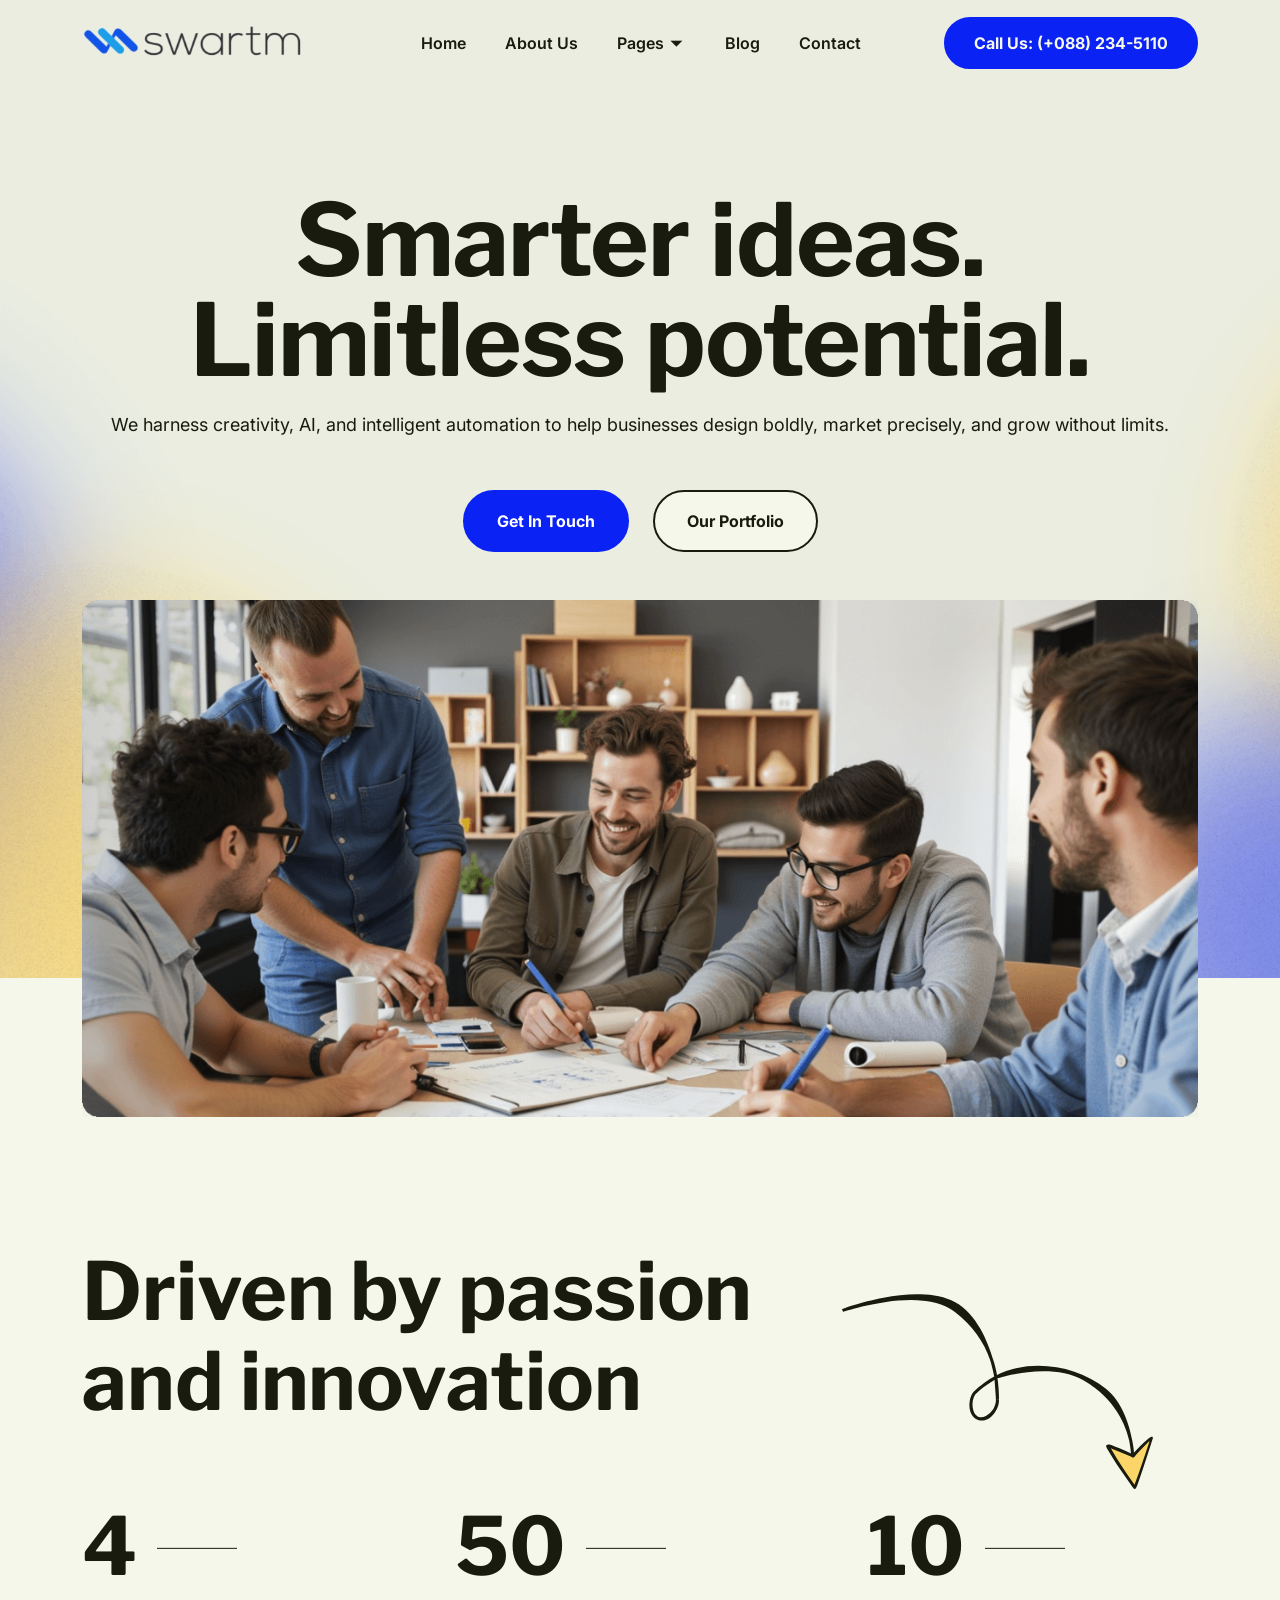
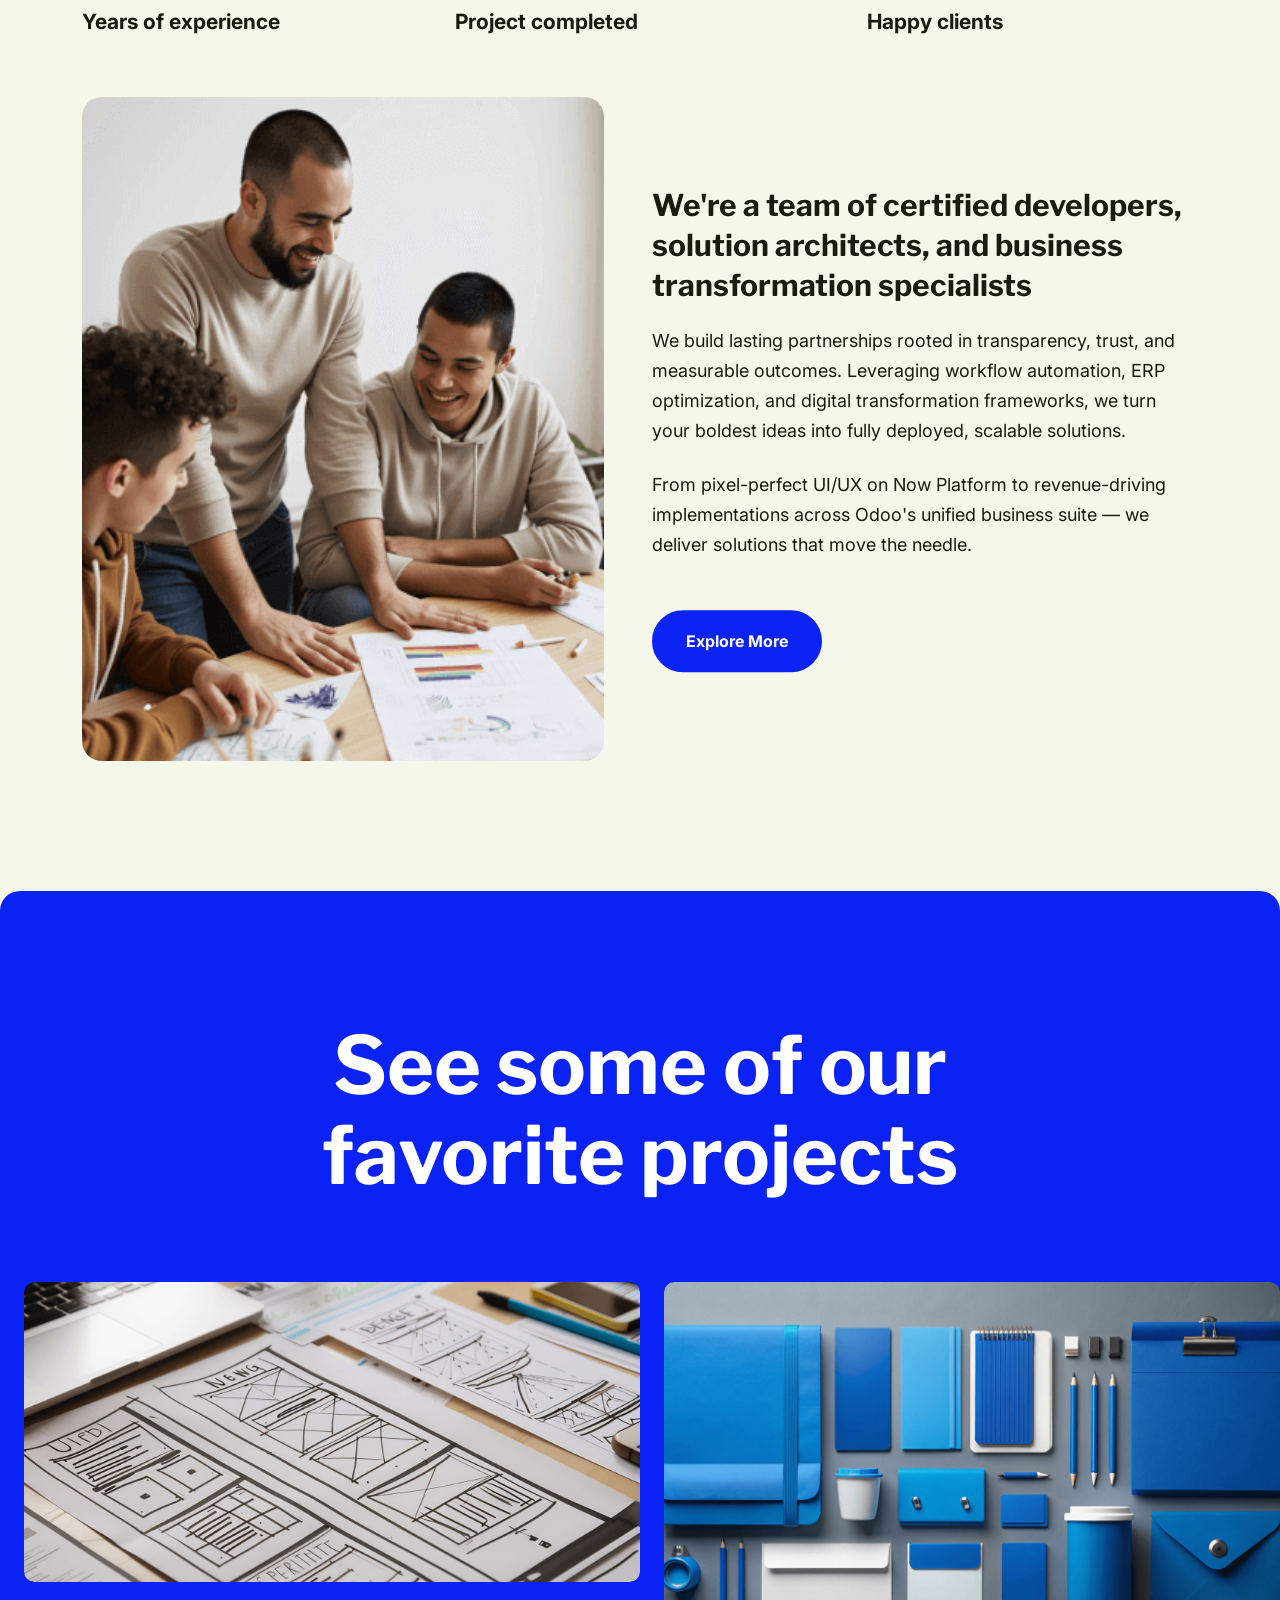
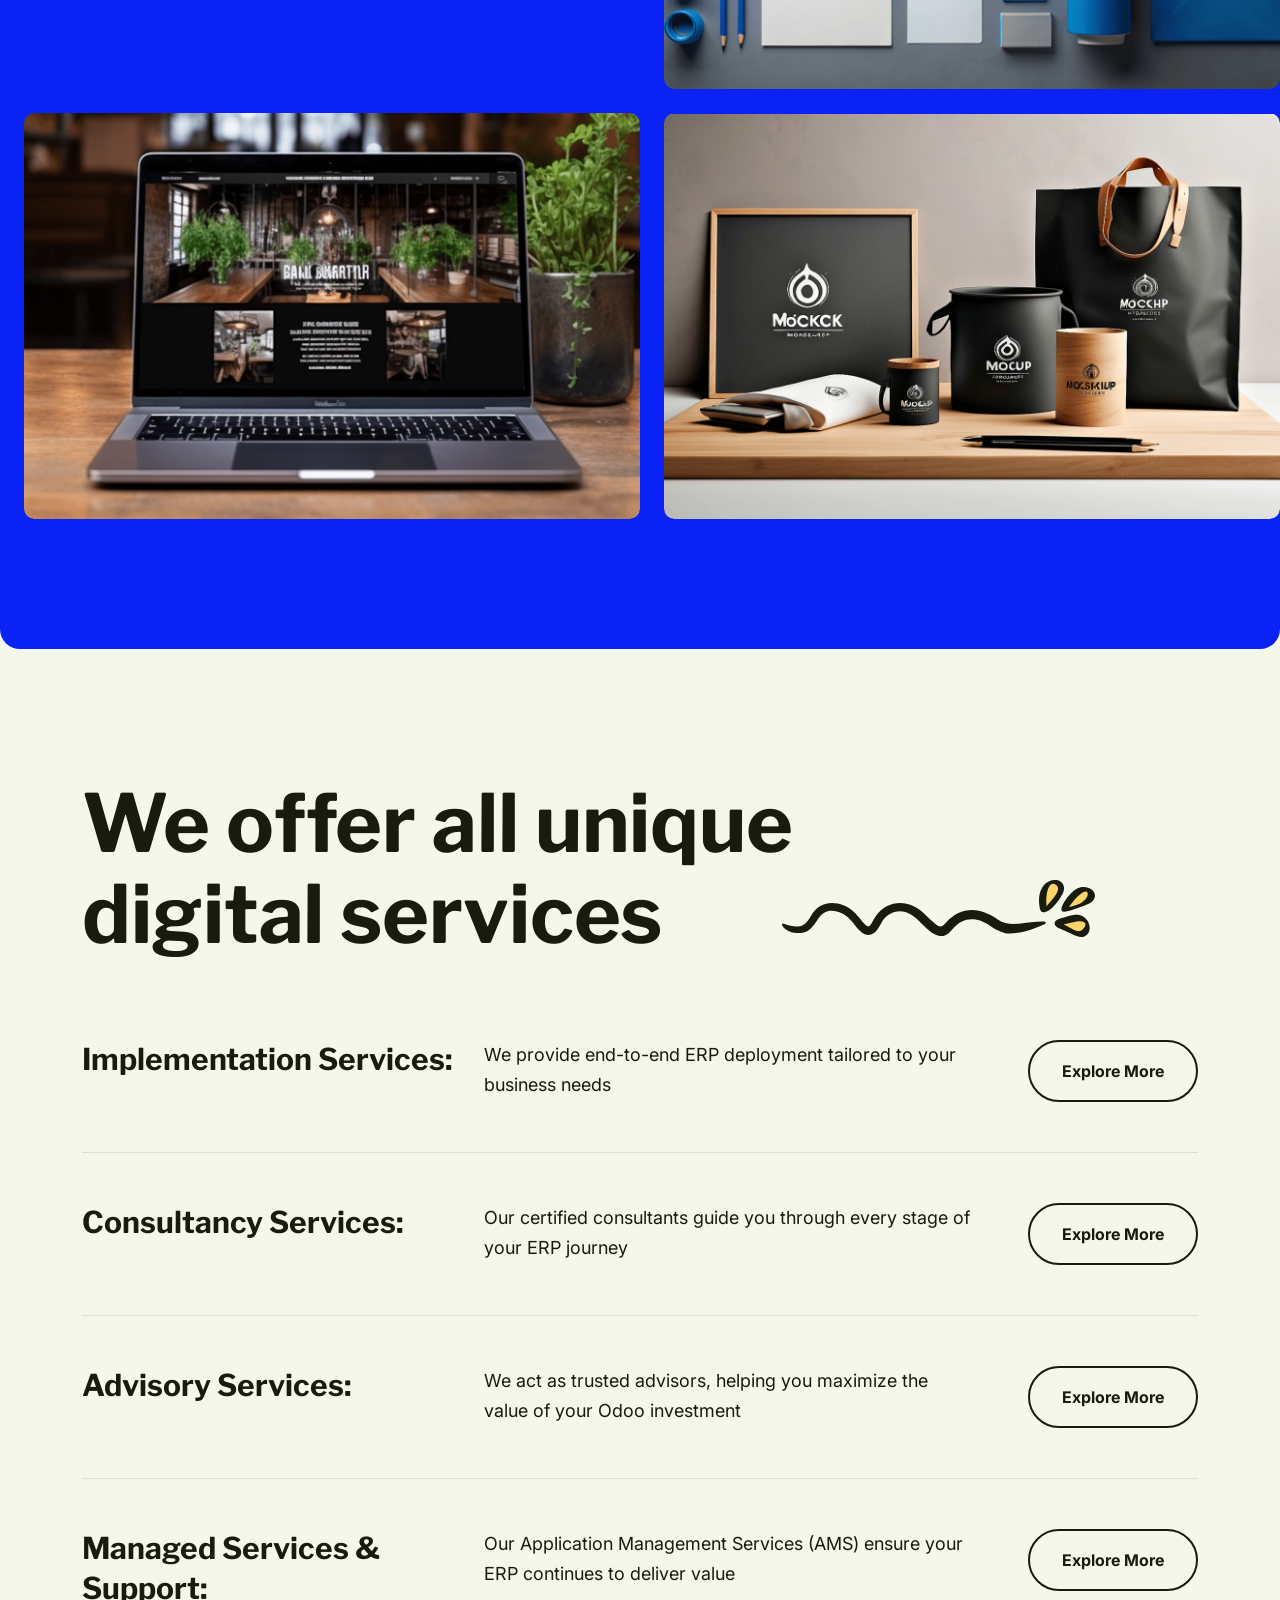
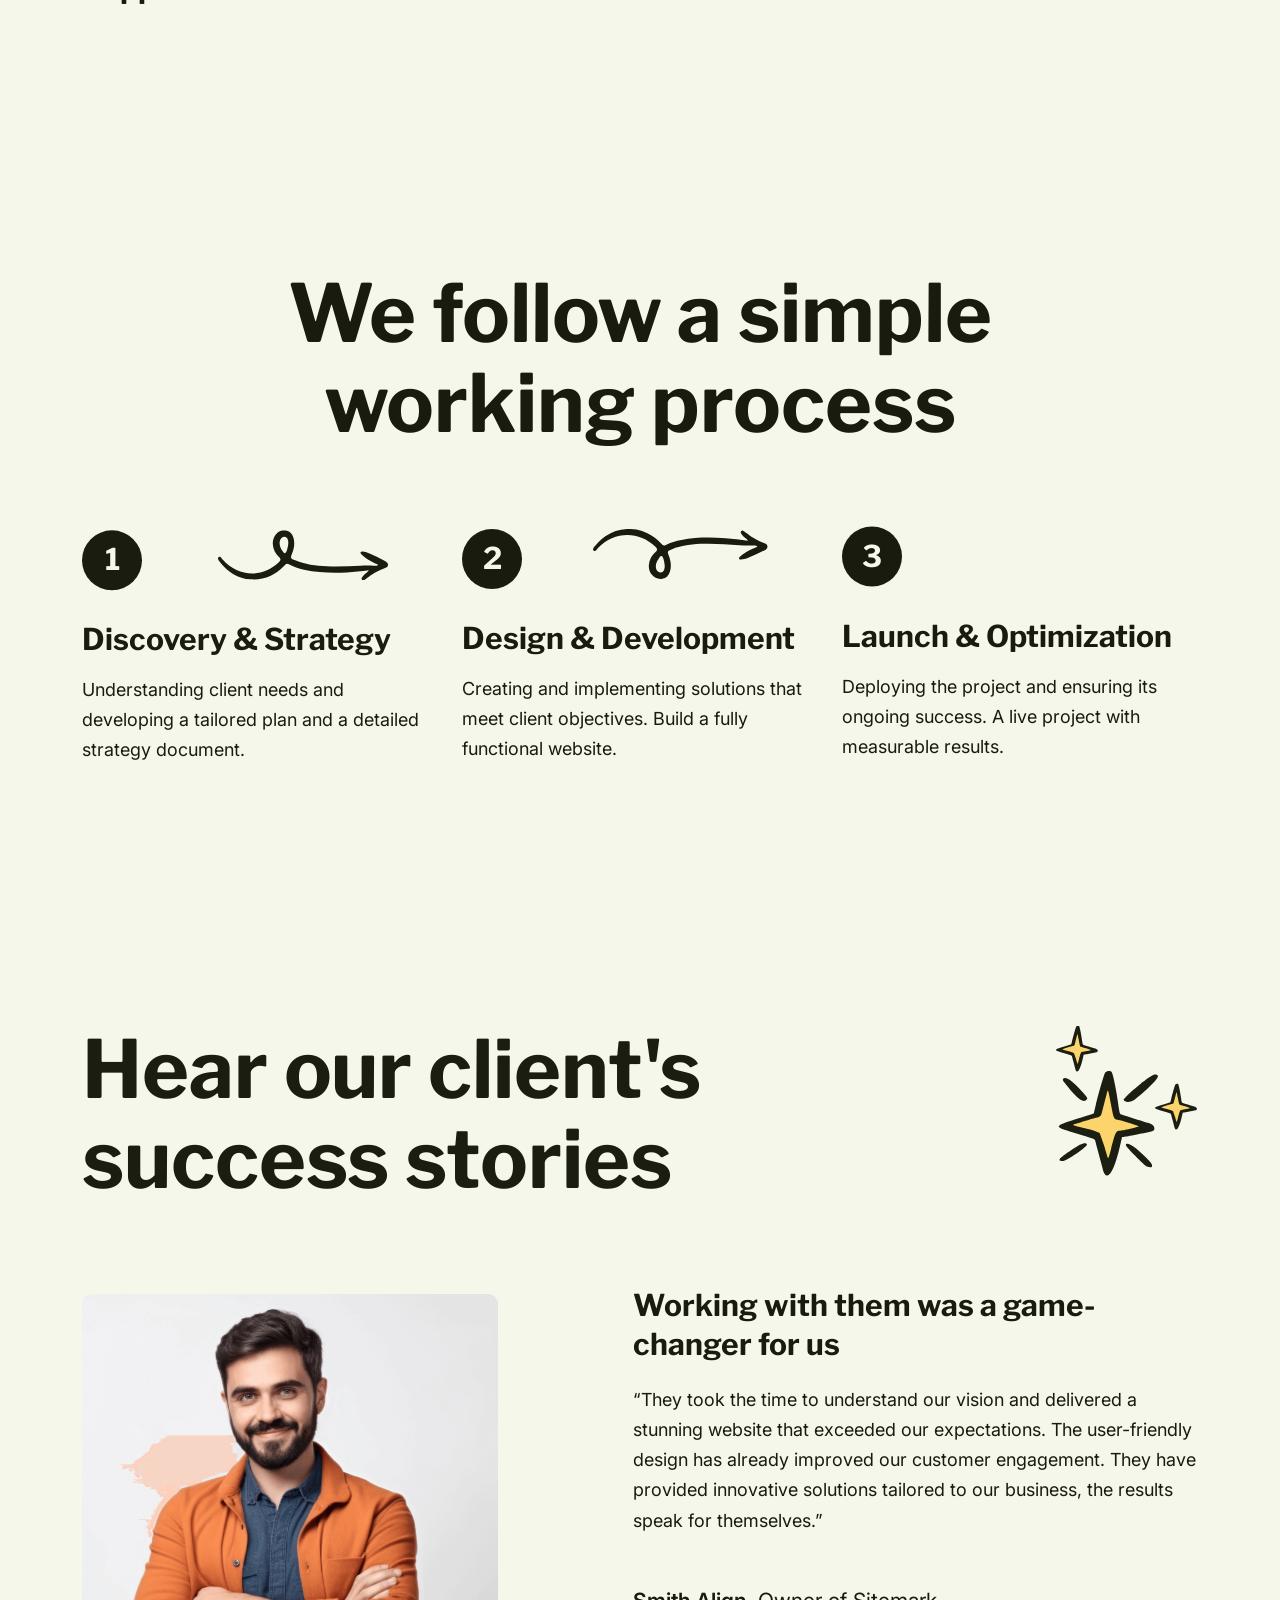
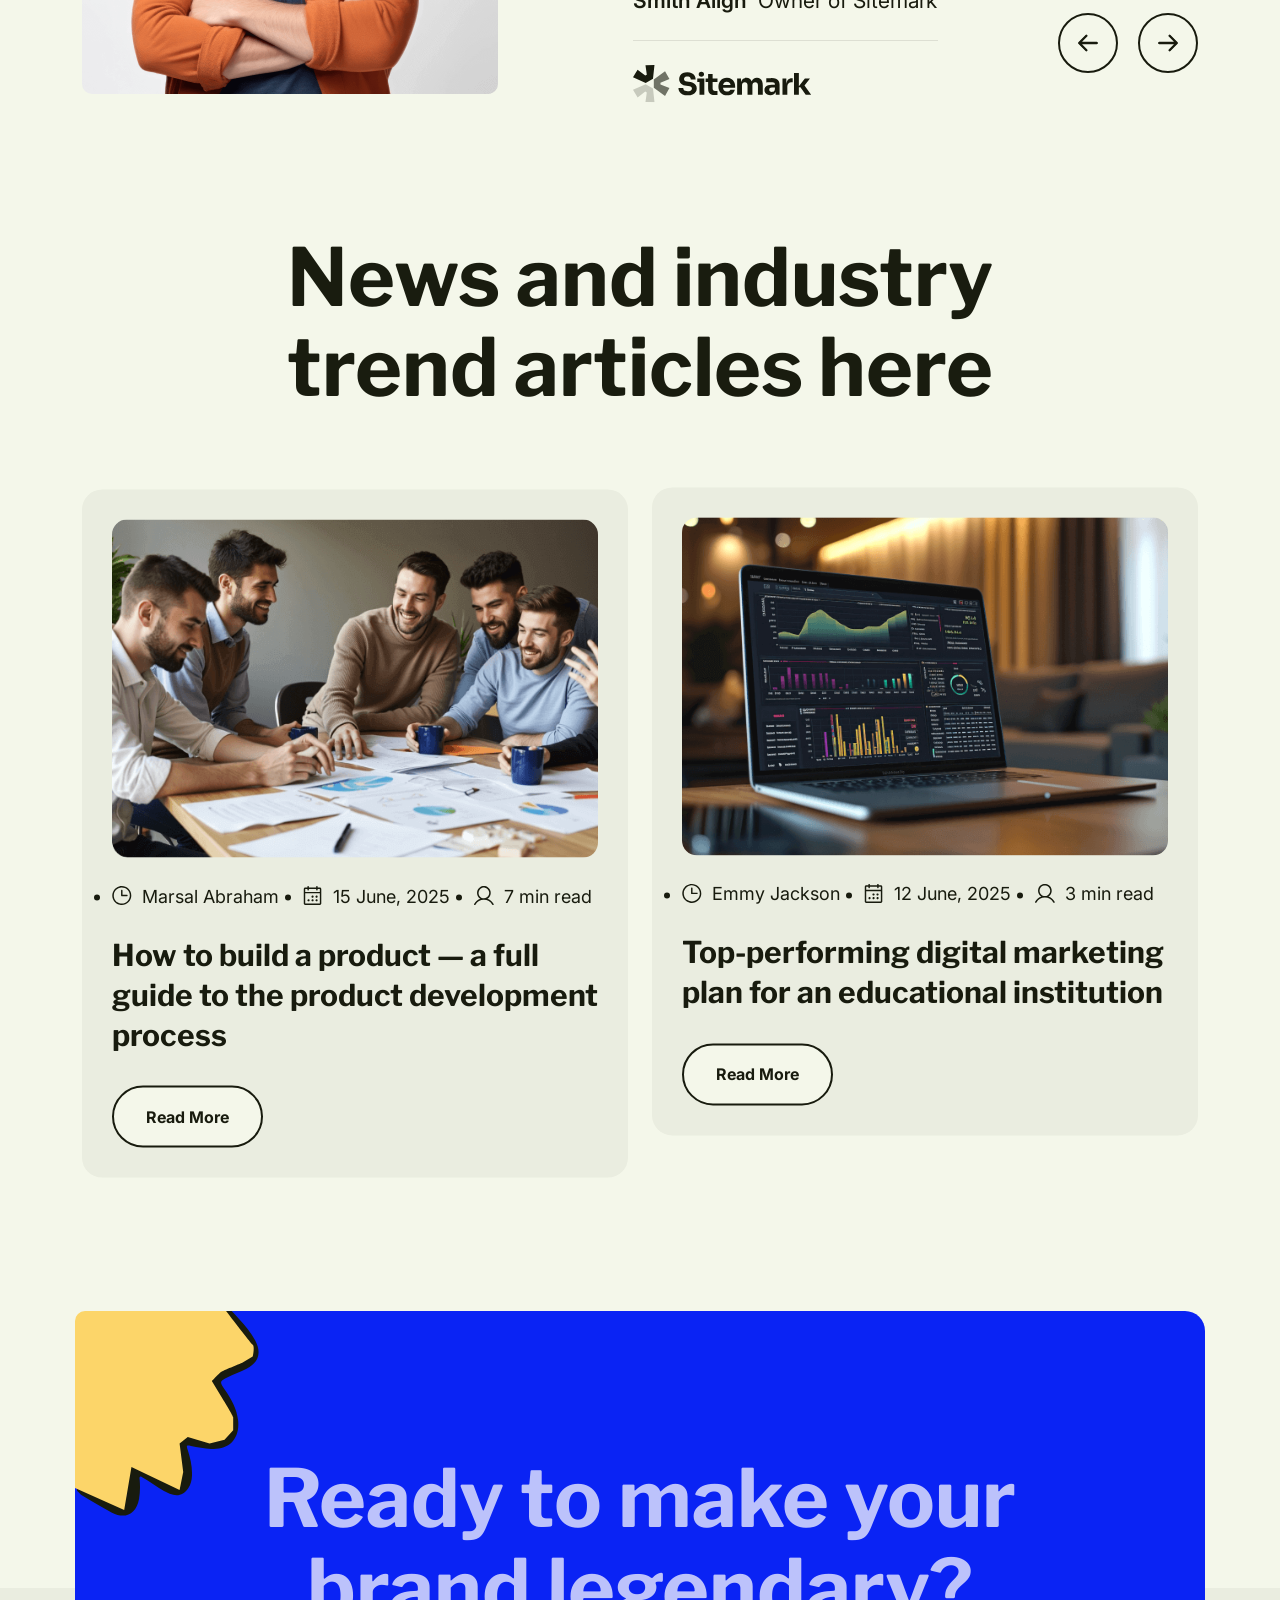
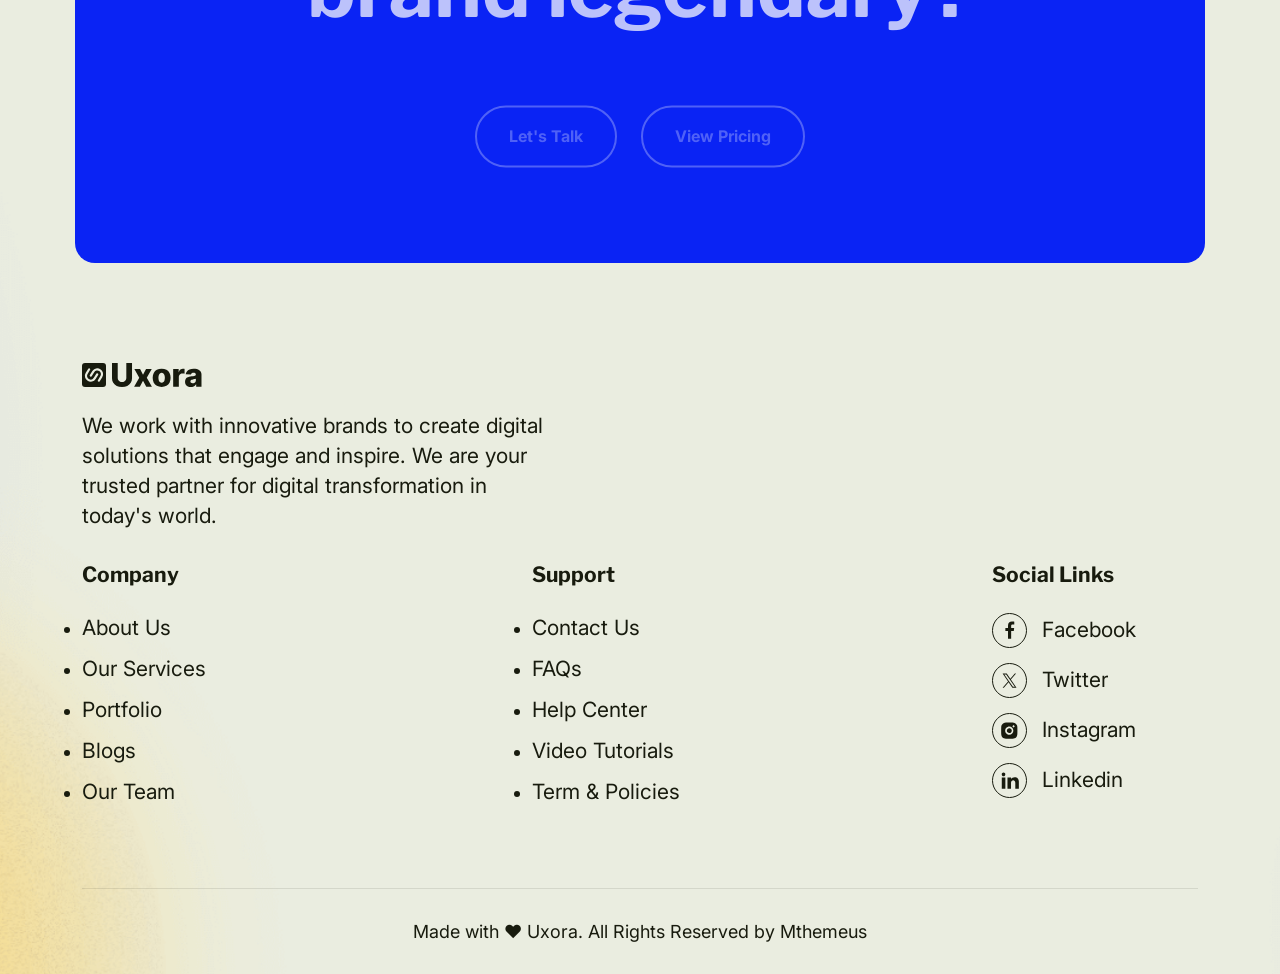
==== commit 9b56a6b4: "update home page using service" ====
--- a/index.html
+++ b/index.html
@@ -476,10 +476,10 @@
       <div class="uxora-service-table-wrap">
         <div class="uxora-service-table-item">
           <div class="uxora-service-table-title">
-            <h3>Website Design & Development:</h3>
+            <h3>Implementation Services:</h3>
           </div>
           <div class="uxora-service-table-body">
-            <p>We create stunning, user-friendly websites tailored to your brand and optimized for performance</p>
+            <p>We provide end-to-end ERP deployment tailored to your business needs</p>
           </div>
           <div class="uxora-service-table-btn">
             <a class="uxora-default-btn outline-btn" href="single-service.html">Explore More</a>
@@ -487,10 +487,10 @@
         </div>
         <div class="uxora-service-table-item">
           <div class="uxora-service-table-title">
-            <h3>SEO & Digital Marketing:</h3>
+            <h3>Consultancy Services:</h3>
           </div>
           <div class="uxora-service-table-body">
-            <p>Drive more traffic, generate quality leads & boost your ROI with our targeted SEO and marketing campaigns</p>
+            <p>Our certified consultants guide you through every stage of your ERP journey</p>
           </div>
           <div class="uxora-service-table-btn">
             <a class="uxora-default-btn outline-btn" href="single-service.html">Explore More</a>
@@ -498,10 +498,10 @@
         </div>
         <div class="uxora-service-table-item">
           <div class="uxora-service-table-title">
-            <h3>Branding & Creative Solutions:</h3>
+            <h3> Advisory Services:</h3>
           </div>
           <div class="uxora-service-table-body">
-            <p>From logo design to brand messaging, we craft a unique identity that resonates with your audience</p>
+            <p>We act as trusted advisors, helping you maximize the value of your Odoo investment</p>
           </div>
           <div class="uxora-service-table-btn">
             <a class="uxora-default-btn outline-btn" href="single-service.html">Explore More</a>
@@ -509,21 +509,10 @@
         </div>
         <div class="uxora-service-table-item">
           <div class="uxora-service-table-title">
-            <h3>Social Media Management:</h3>
+            <h3>Managed Services & Support:</h3>
           </div>
           <div class="uxora-service-table-body">
-            <p>Engage, inspire, and grow your community with curated content and strategic social media campaigns</p>
-          </div>
-          <div class="uxora-service-table-btn">
-            <a class="uxora-default-btn outline-btn" href="single-service.html">Explore More</a>
-          </div>
-        </div>
-        <div class="uxora-service-table-item">
-          <div class="uxora-service-table-title">
-            <h3>Performance Marketing:</h3>
-          </div>
-          <div class="uxora-service-table-body">
-            <p>Maximize advertising spend with data-driven campaigns that deliver measurable results</p>
+            <p>Our Application Management Services (AMS) ensure your ERP continues to deliver value</p>
           </div>
           <div class="uxora-service-table-btn">
             <a class="uxora-default-btn outline-btn" href="single-service.html">Explore More</a>
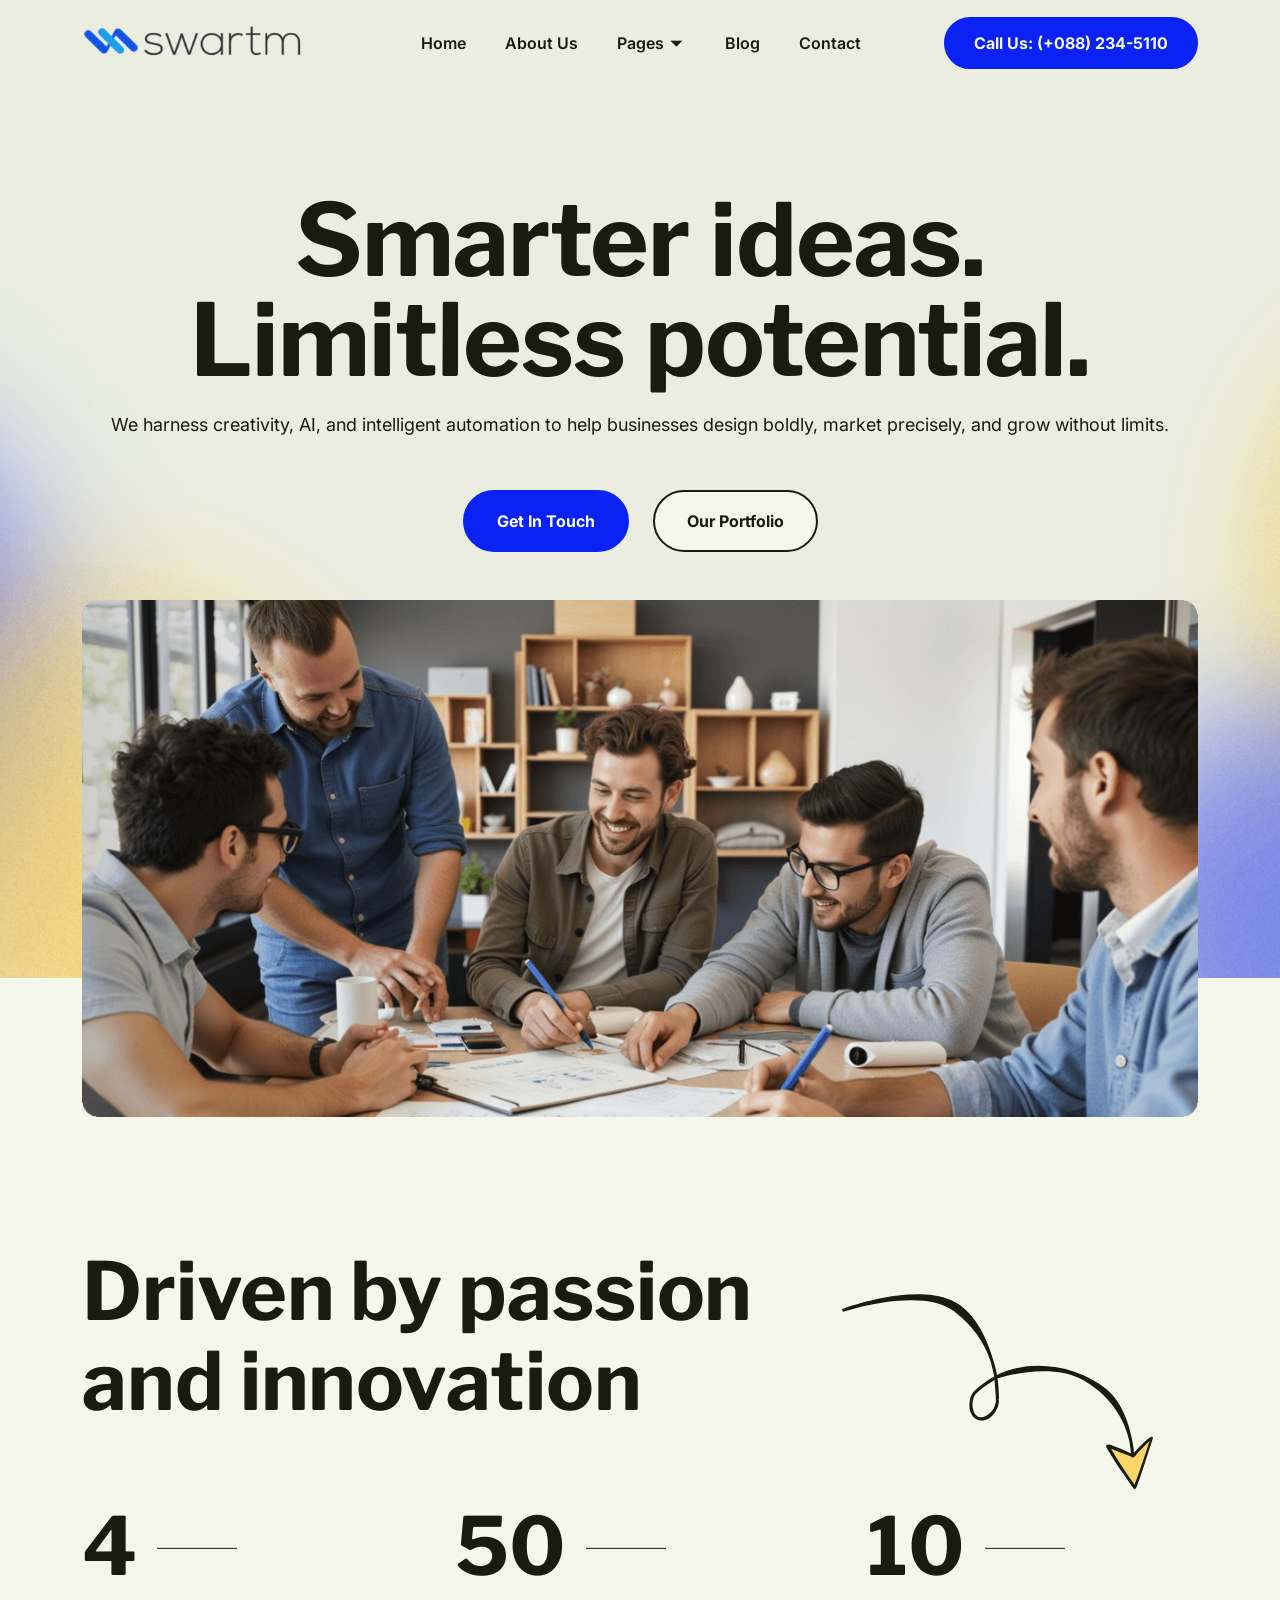
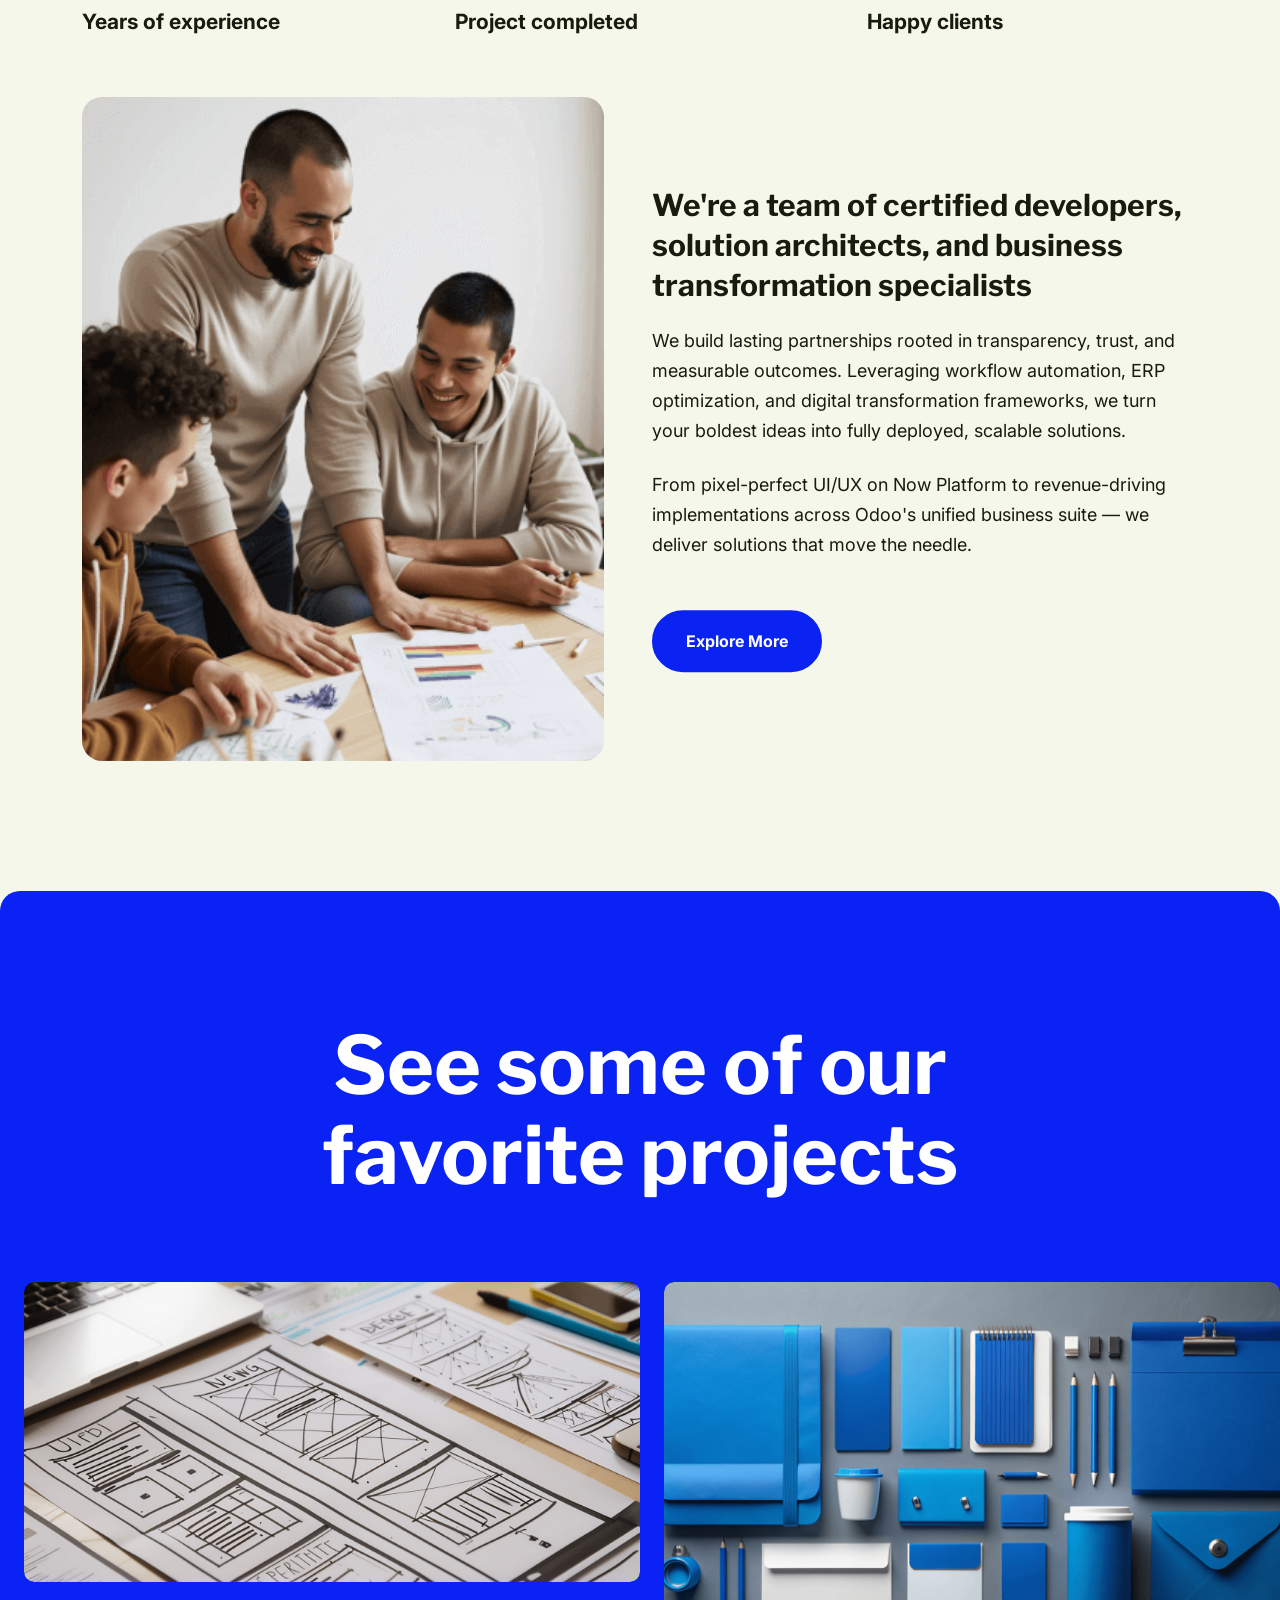
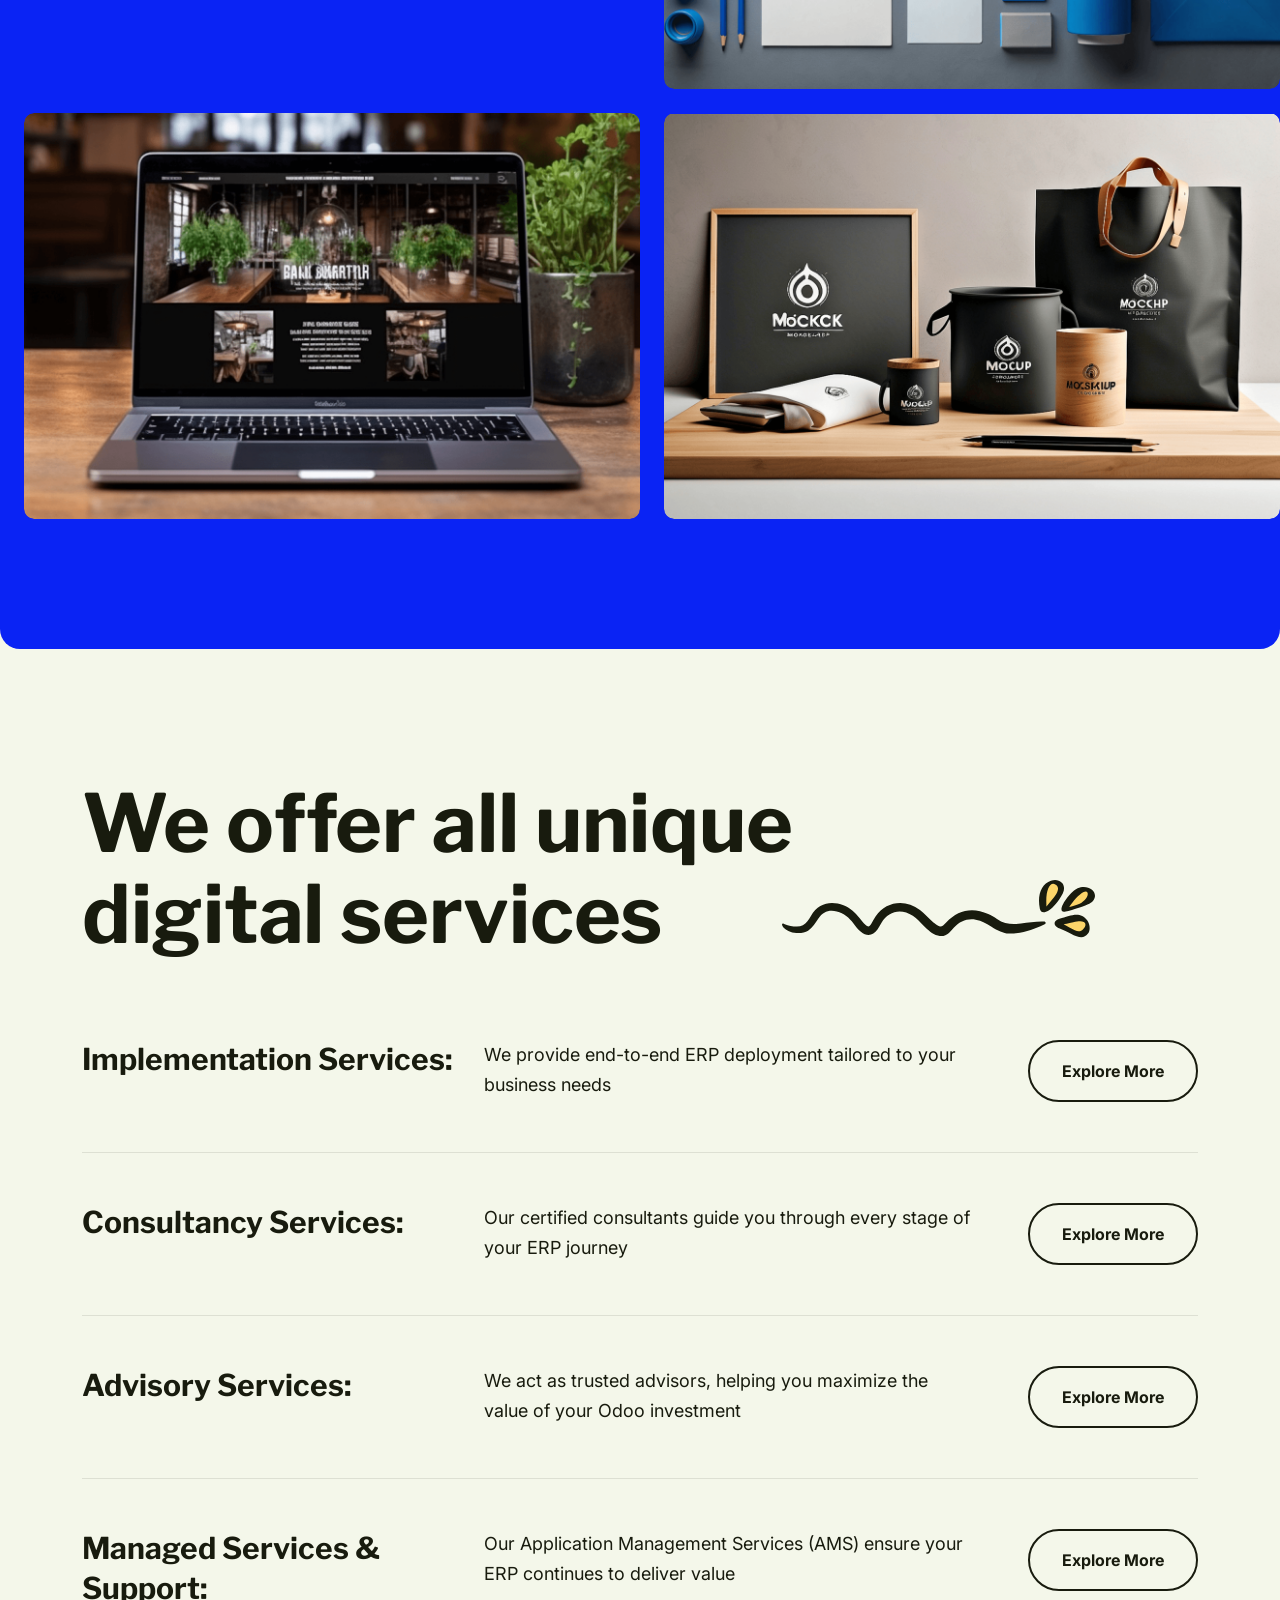
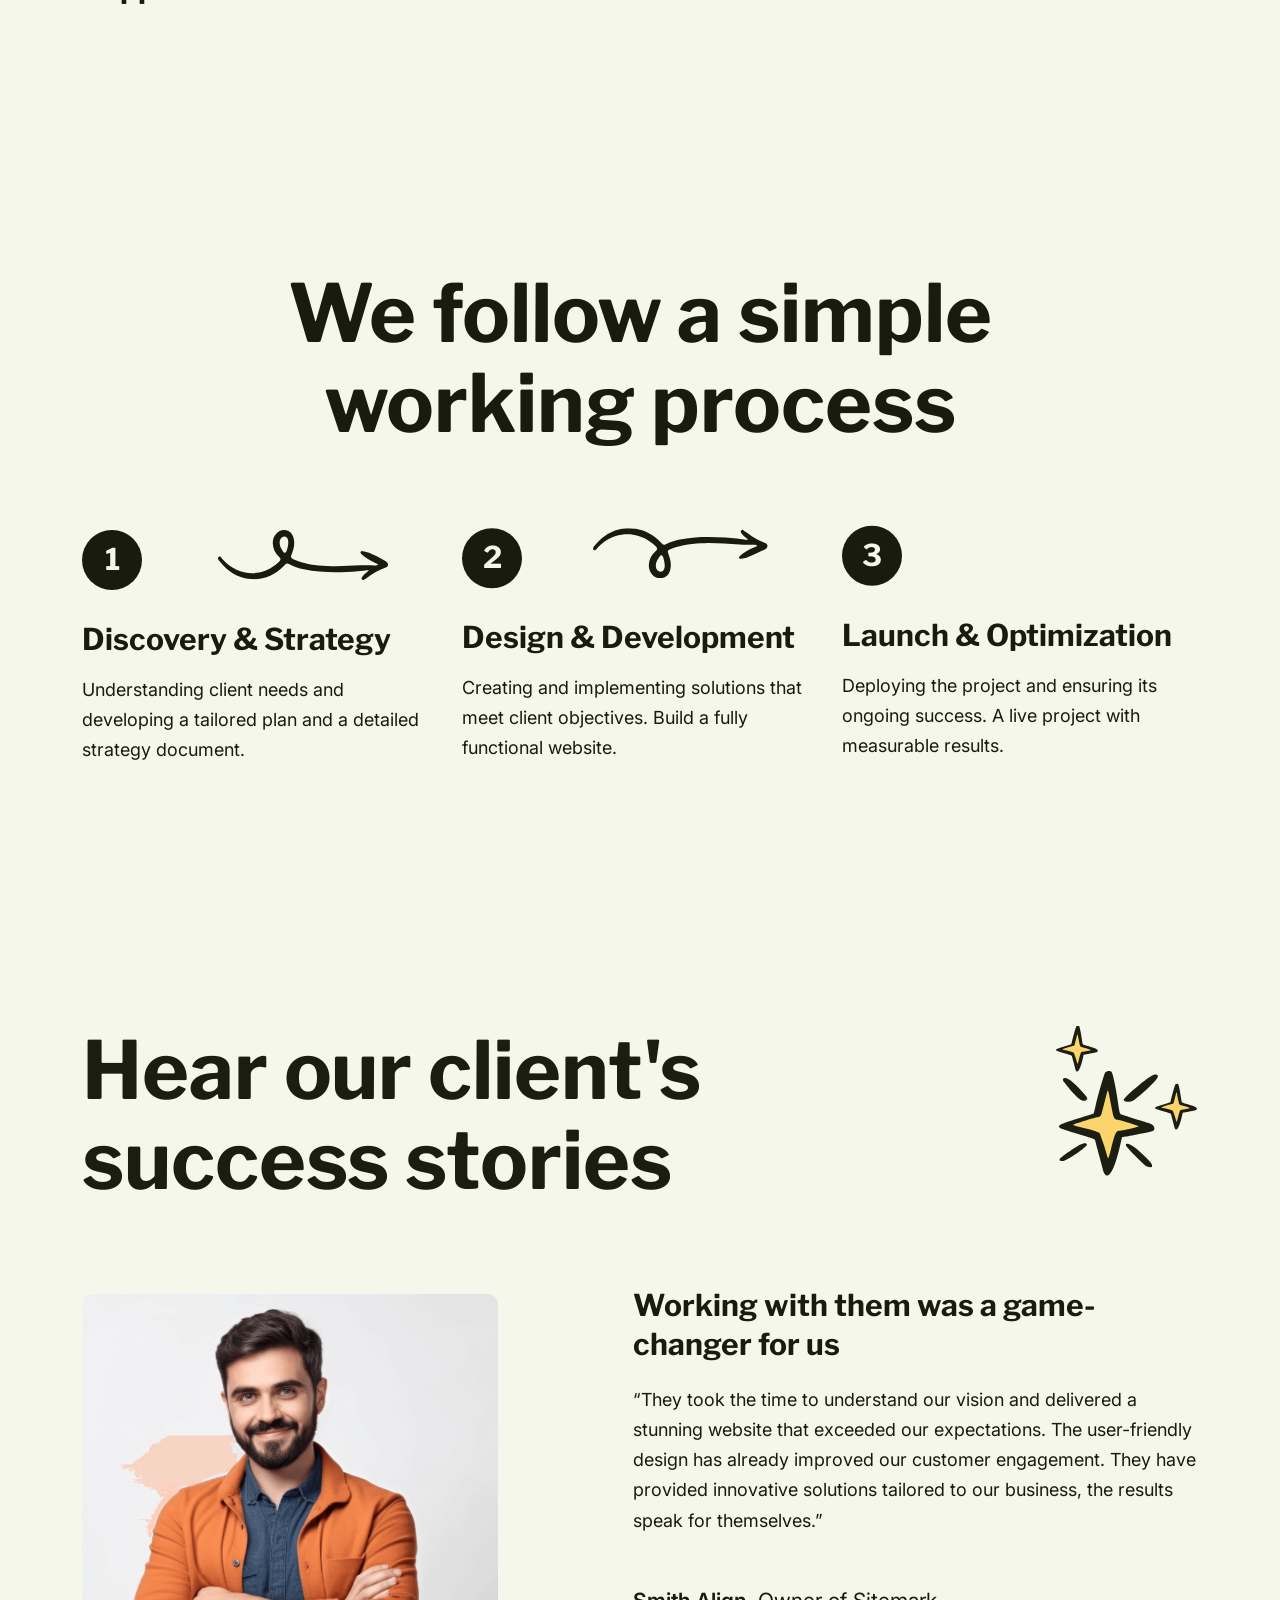
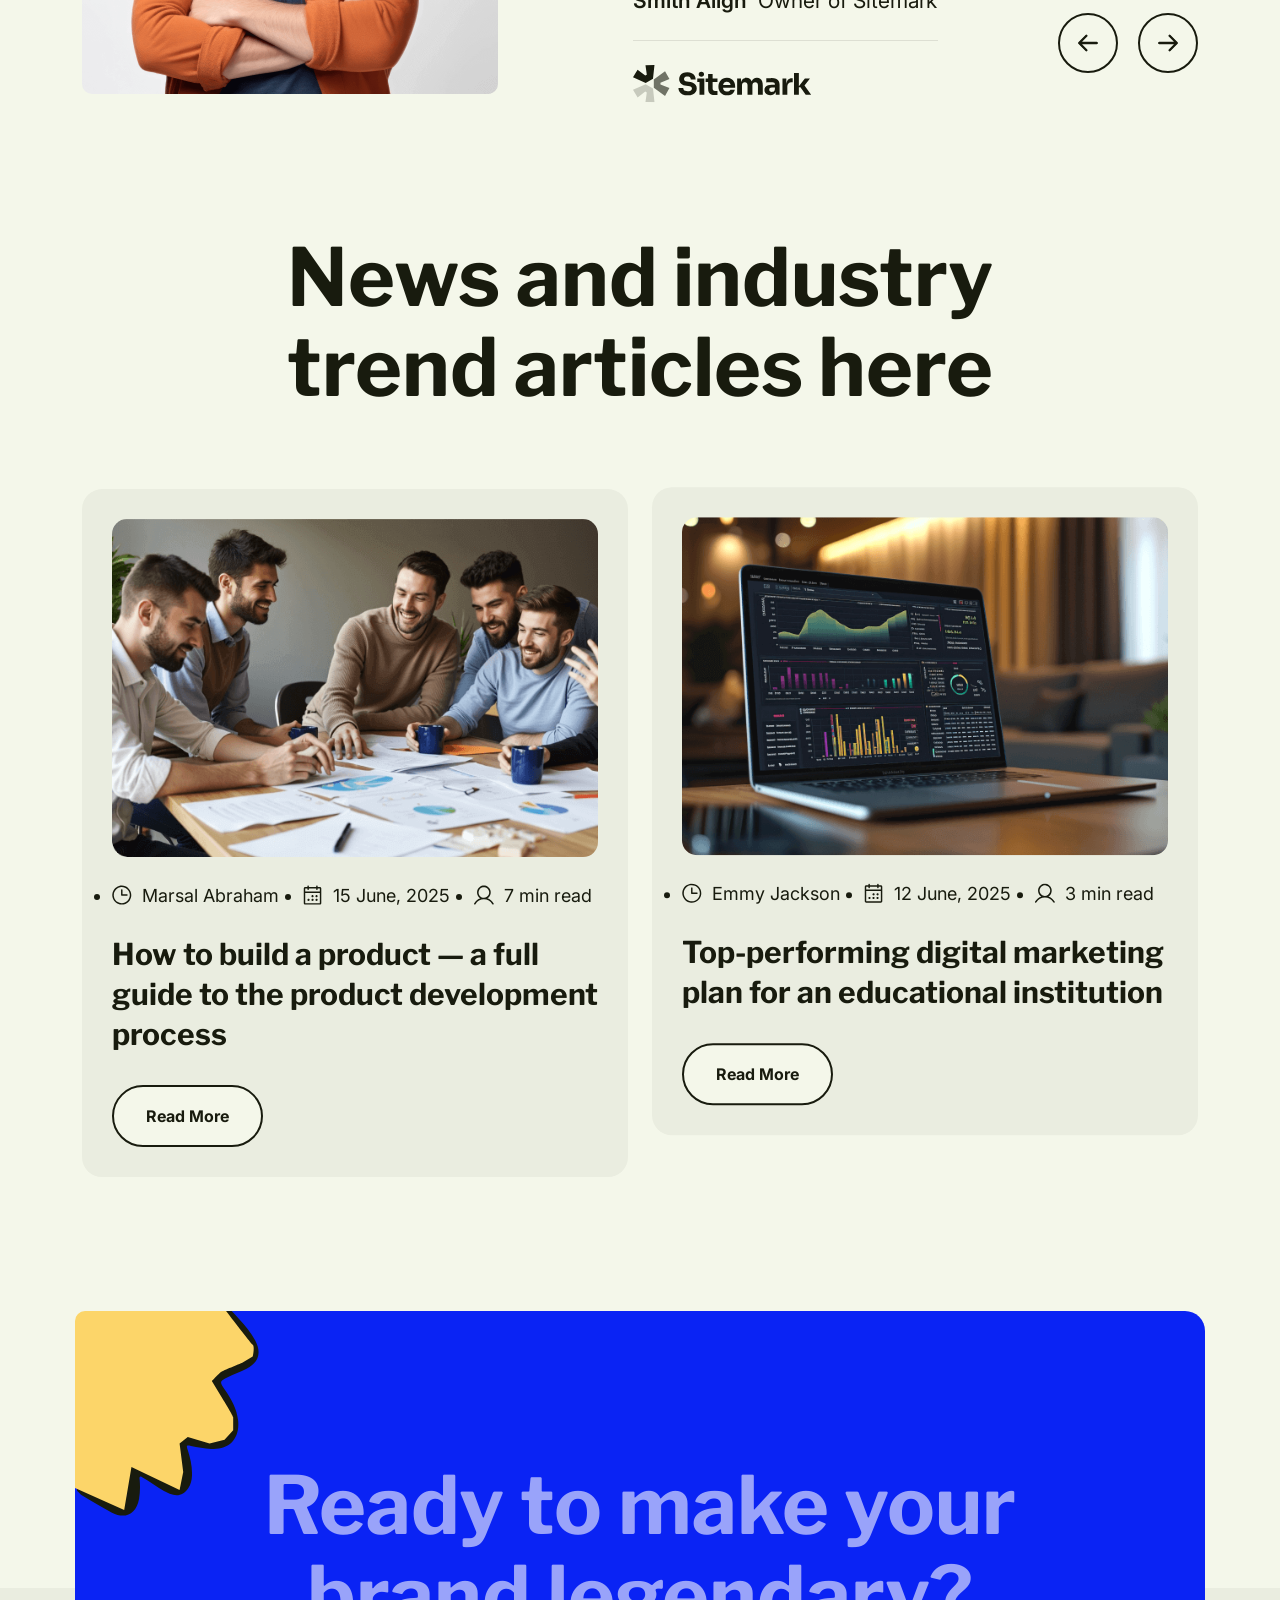
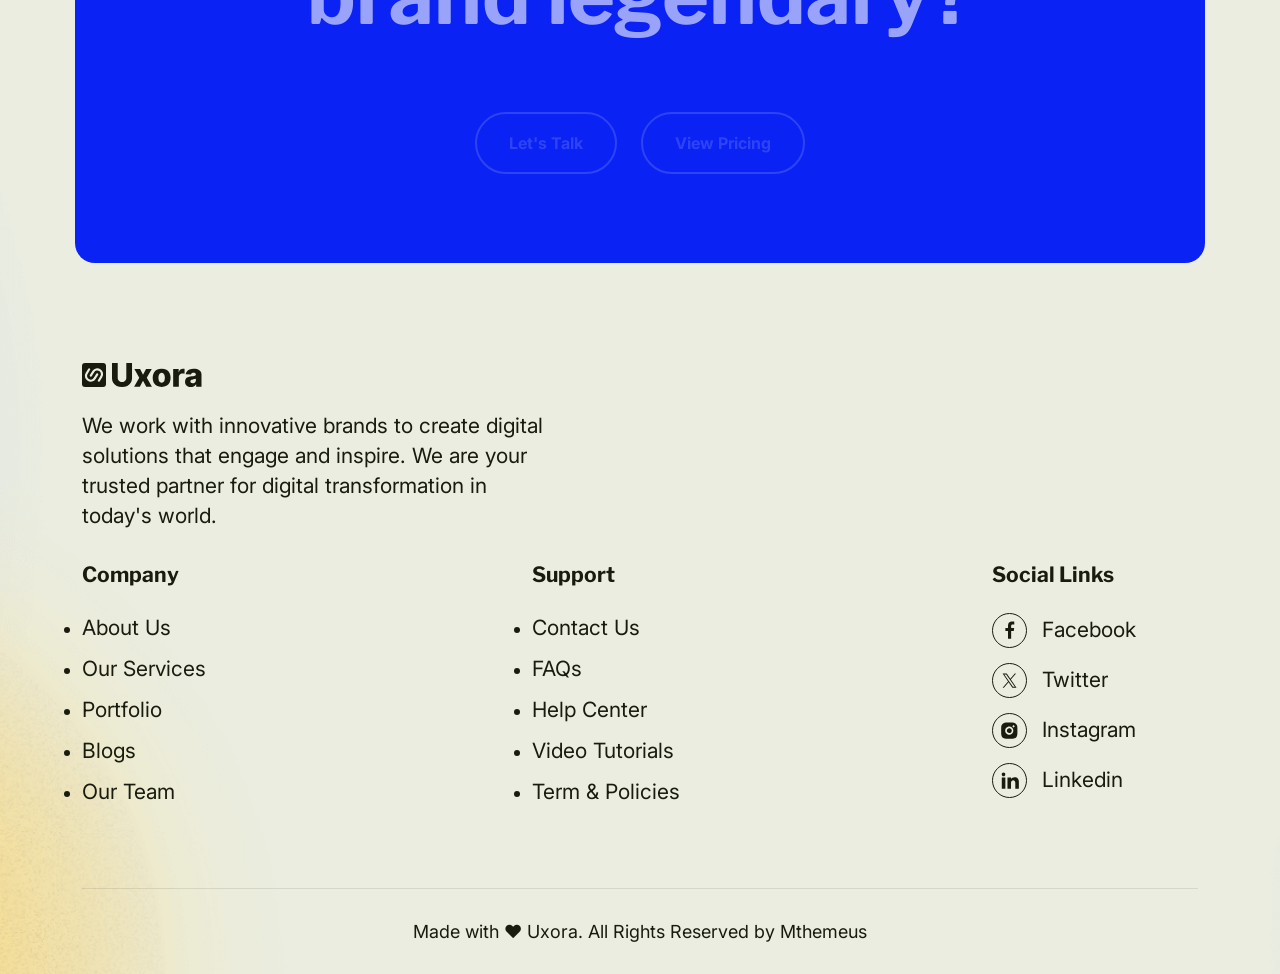
==== commit 3775ff63: "update logo" ====
--- a/index.html
+++ b/index.html
@@ -5,7 +5,7 @@
   <meta charset="UTF-8">
   <meta http-equiv="X-UA-Compatible" content="IE=edge">
   <meta name="viewport" content="width=device-width, initial-scale=1.0">
-  <title>Uxora - IT Solution & Technology Temaptle</title>
+  <title>Swartm - IT Solution & Technology Temaptle</title>
 
   <link rel="shortcut icon" href="assets/images/favicon.ico" type="image/x-icon">
   <link rel="icon" href="assets/images/favicon.ico" type="image/x-icon">
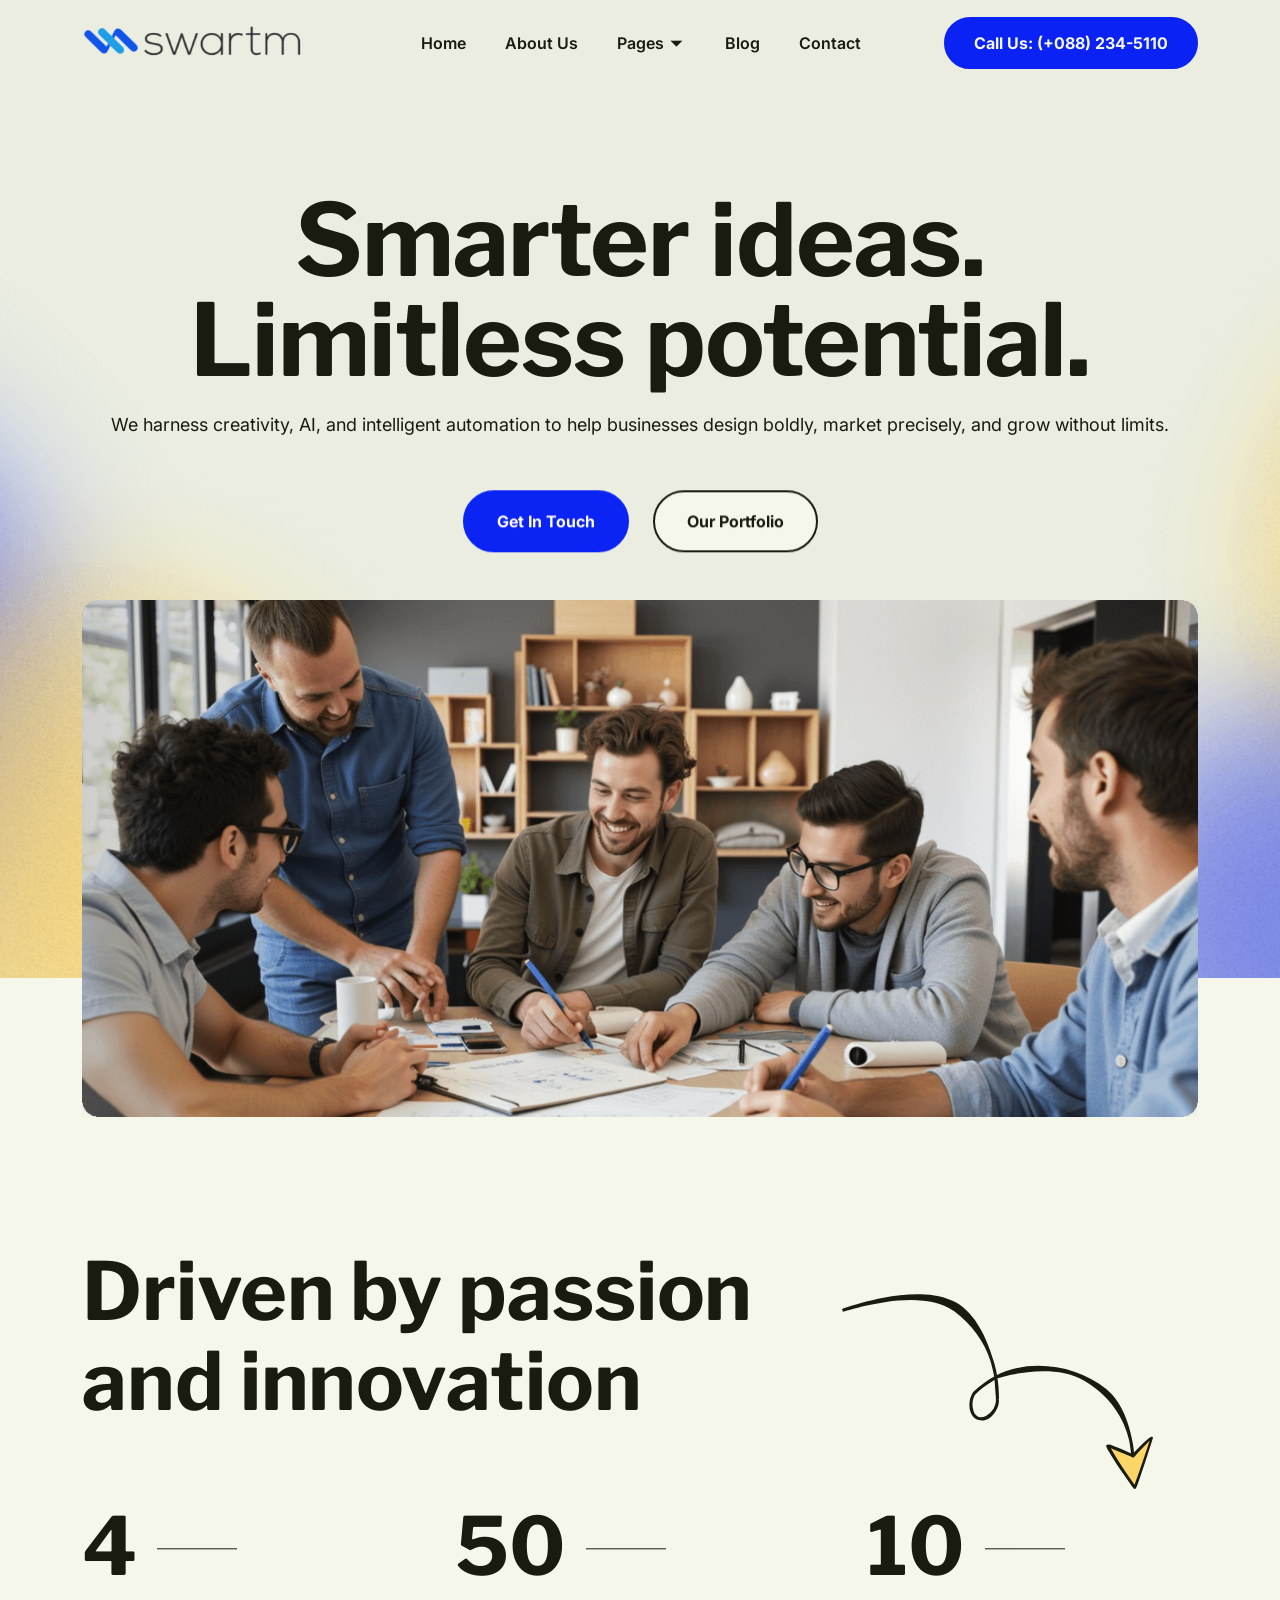
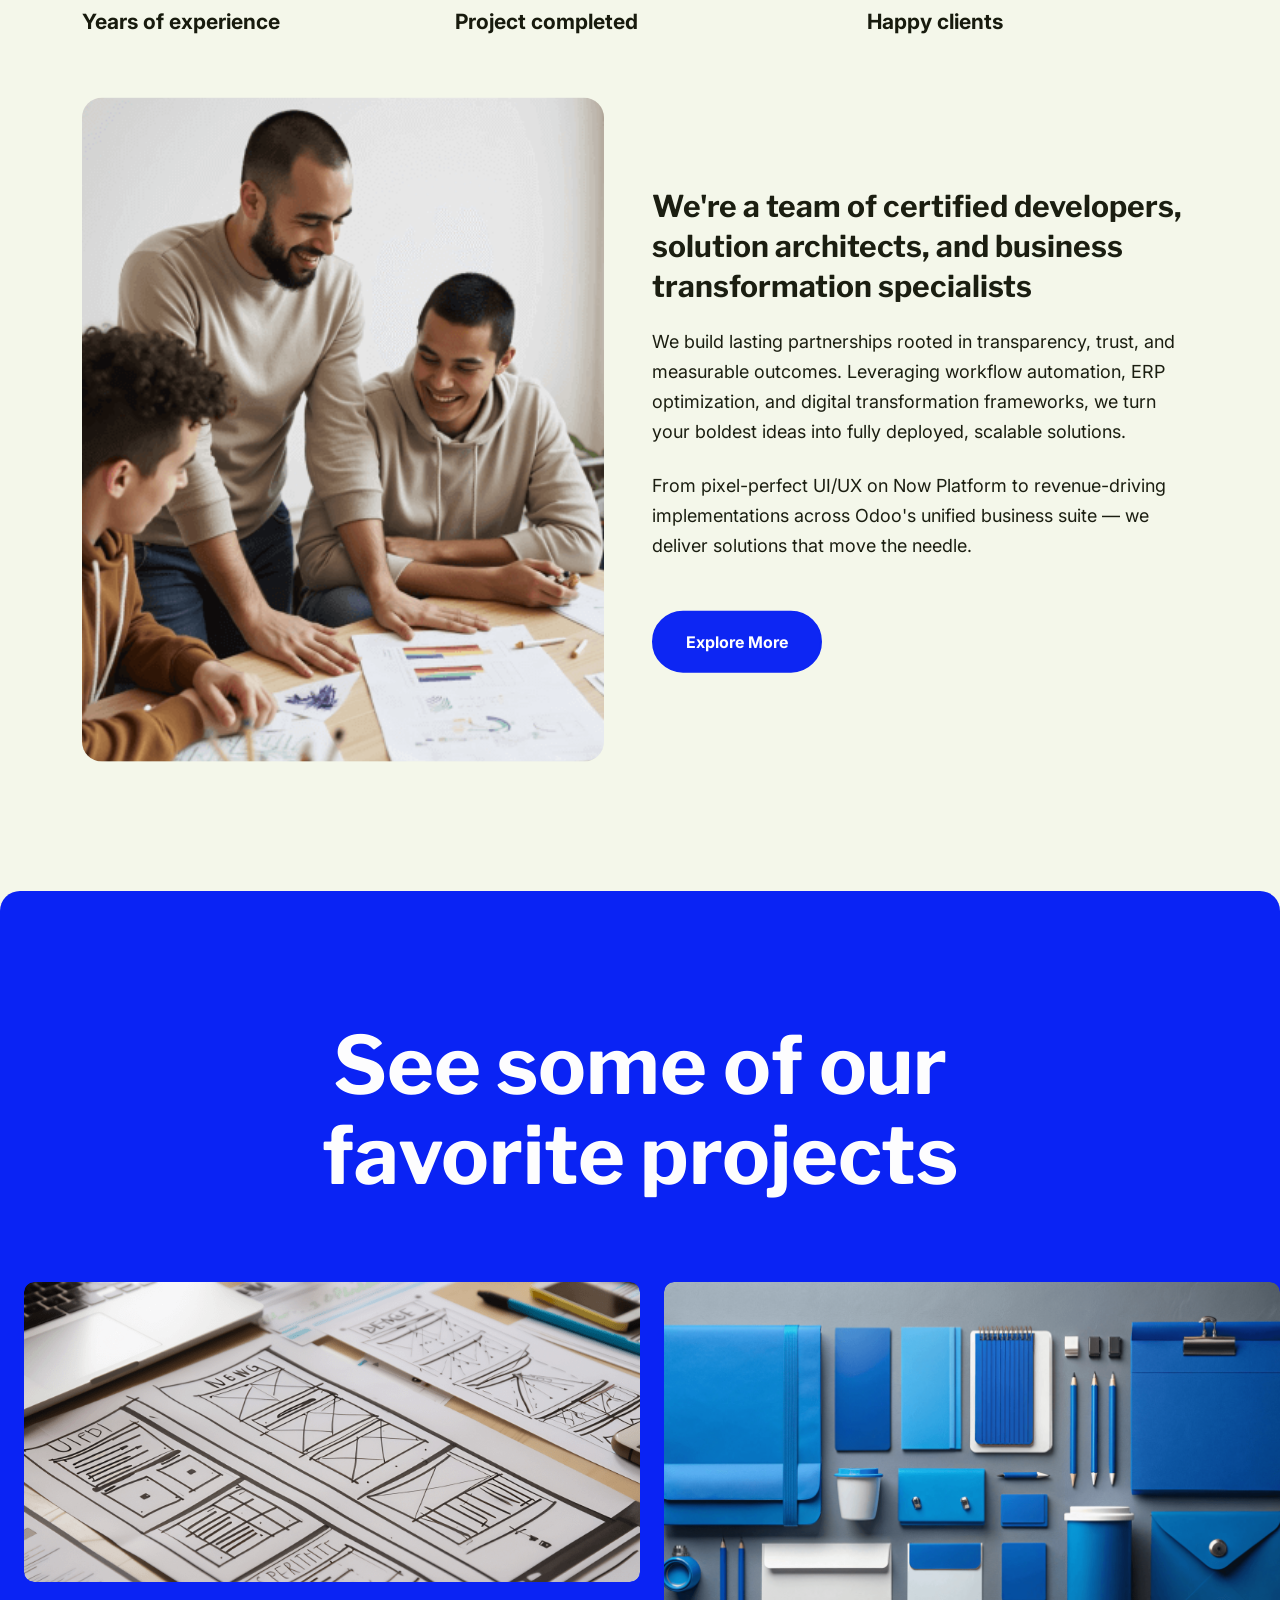
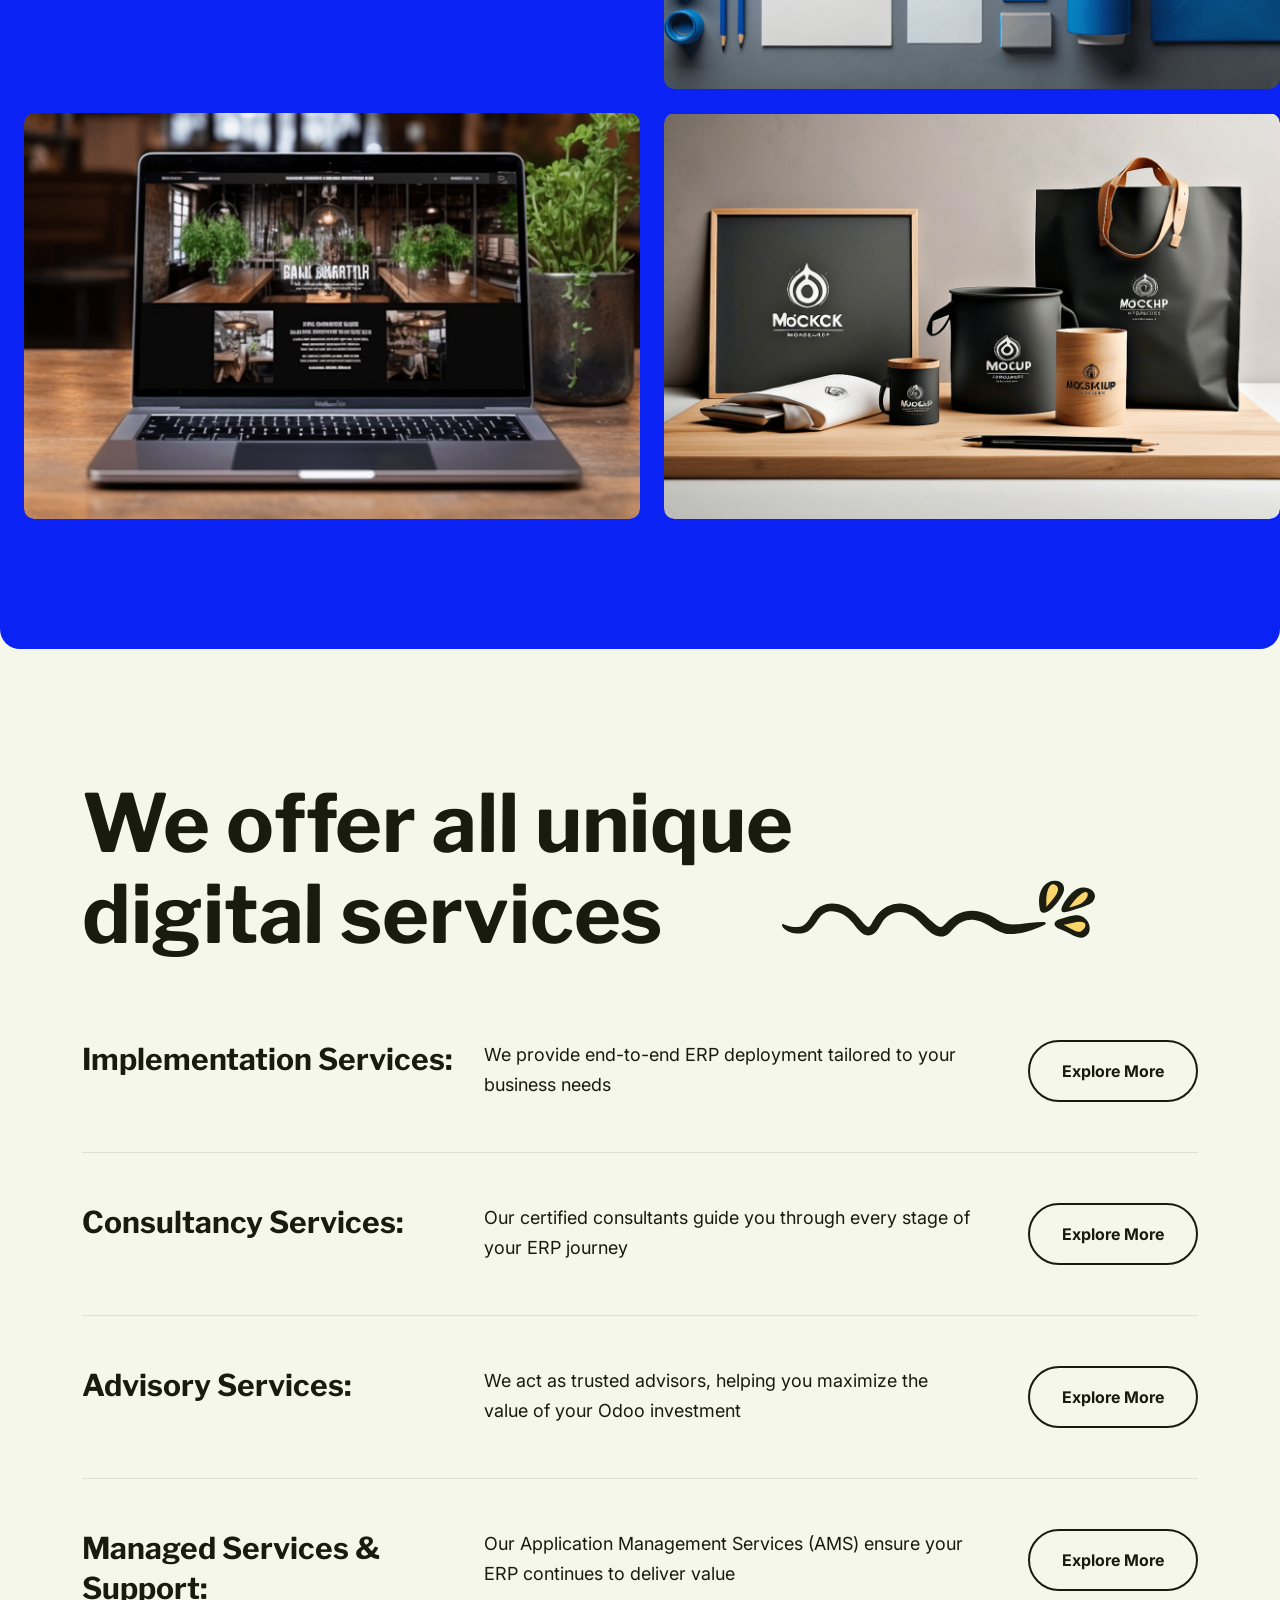
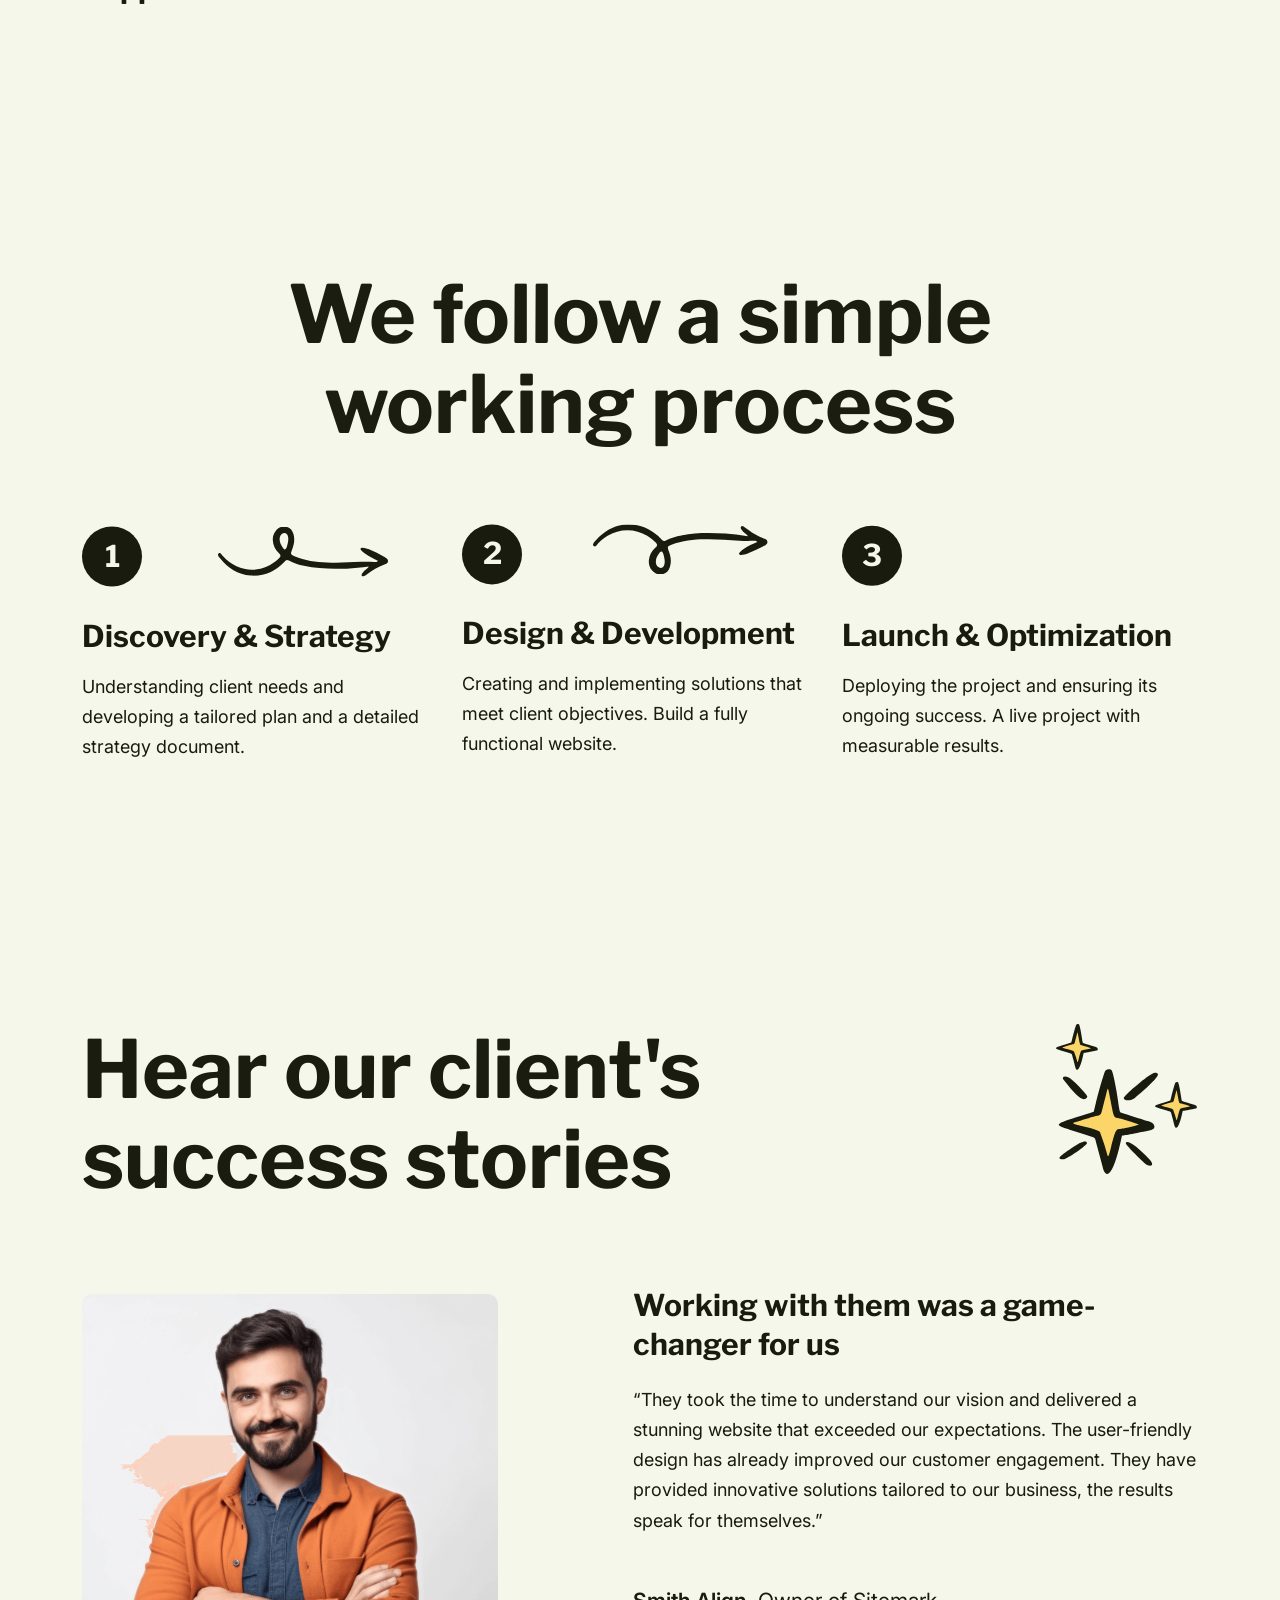
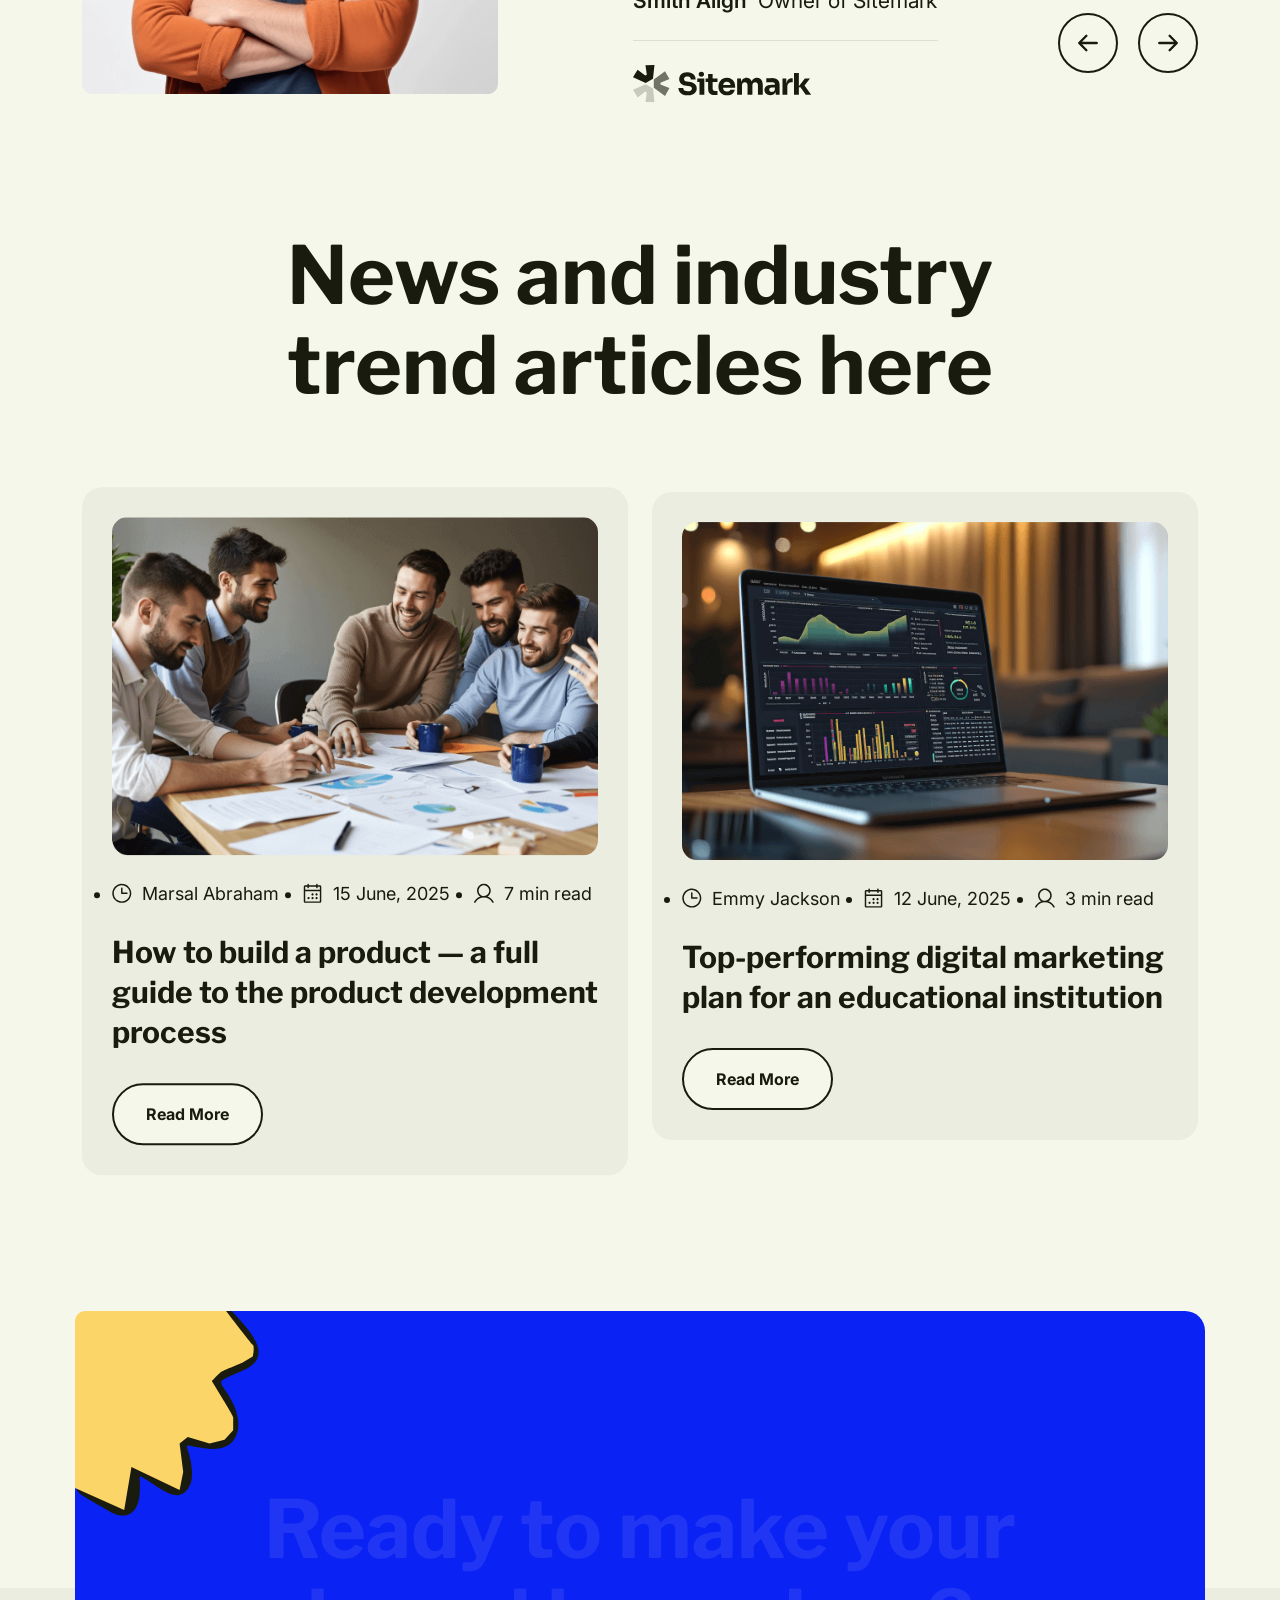
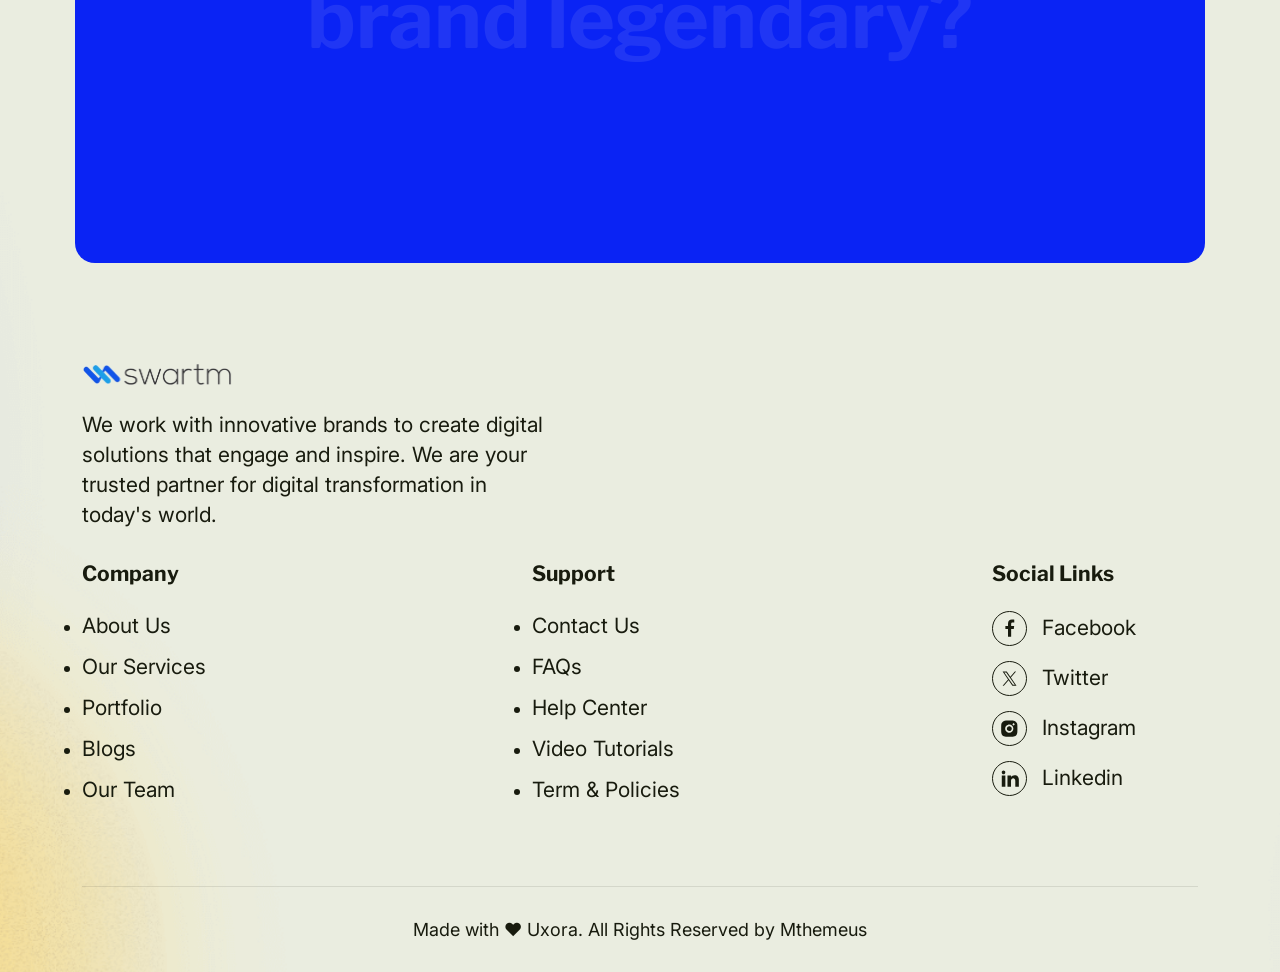
==== commit 055269d2: "update fevicon" ====
--- a/index.html
+++ b/index.html
@@ -6,9 +6,10 @@
   <meta http-equiv="X-UA-Compatible" content="IE=edge">
   <meta name="viewport" content="width=device-width, initial-scale=1.0">
   <title>Swartm - IT Solution & Technology Temaptle</title>
-
-  <link rel="shortcut icon" href="assets/images/favicon.ico" type="image/x-icon">
-  <link rel="icon" href="assets/images/favicon.ico" type="image/x-icon">
+  <!-- <link rel="apple-touch-icon" type="image/x-icon"  href="assets/images/swartm.ico"> -->
+
+  <link rel="shortcut icon" href="assets/images/swartm.ico" type="image/x-icon">
+  <link rel="icon" href="assets/images/swartm.ico" type="image/x-icon"> 
   <!--- End favicon-->
 
   <link href="https://fonts.googleapis.com/css2?family=Libre+Franklin:ital,wght@0,100..900;1,100..900&display=swap" rel="stylesheet">
@@ -765,7 +766,7 @@
           <div class="col-xxl-4 col-xl-12 col-md-12">
             <div class="uxora-footer-textarea">
               <a href="index.html">
-                <img src="assets/images/logo/logo-dark.svg" alt="">
+                <img src="assets/images/logo/swartm.png" width=150 alt="">
               </a>
               <p>We work with innovative brands to create digital solutions that engage and inspire. We are your trusted partner for digital transformation in today's world.</p>
             </div>
